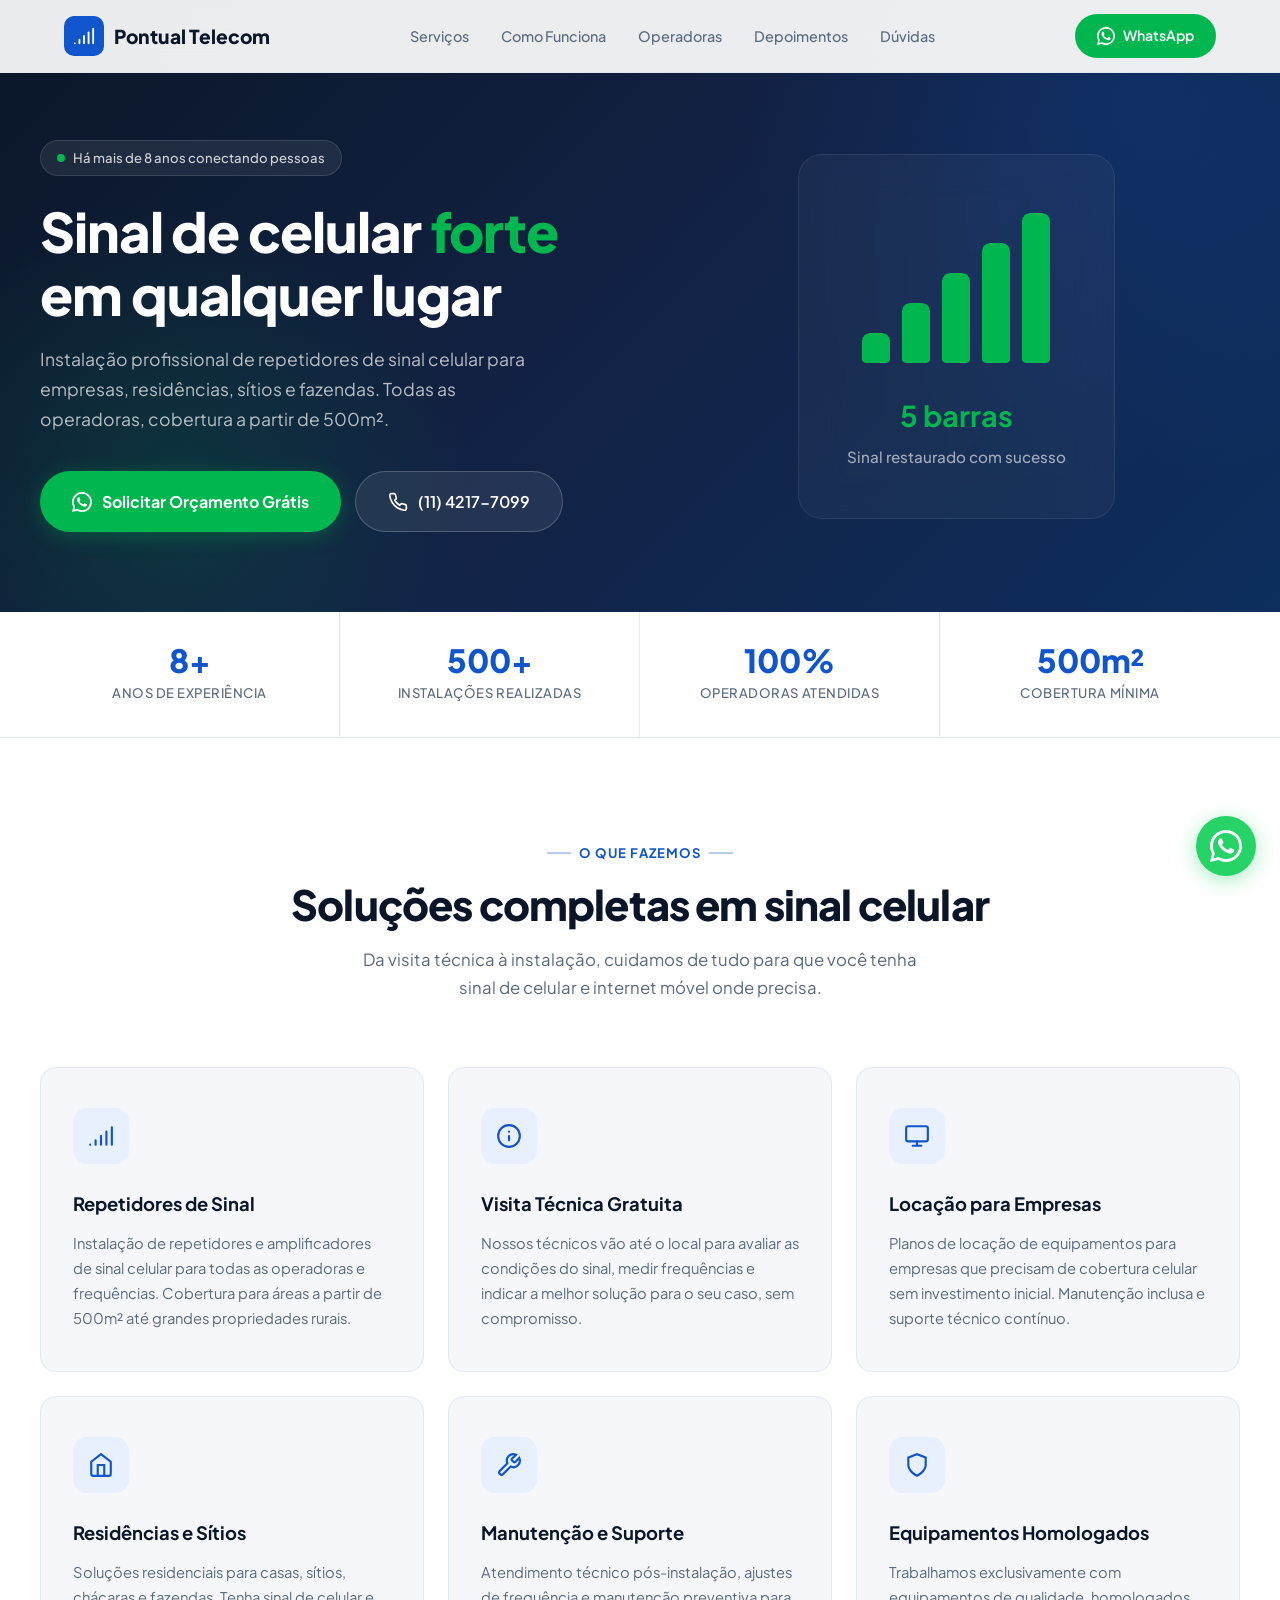
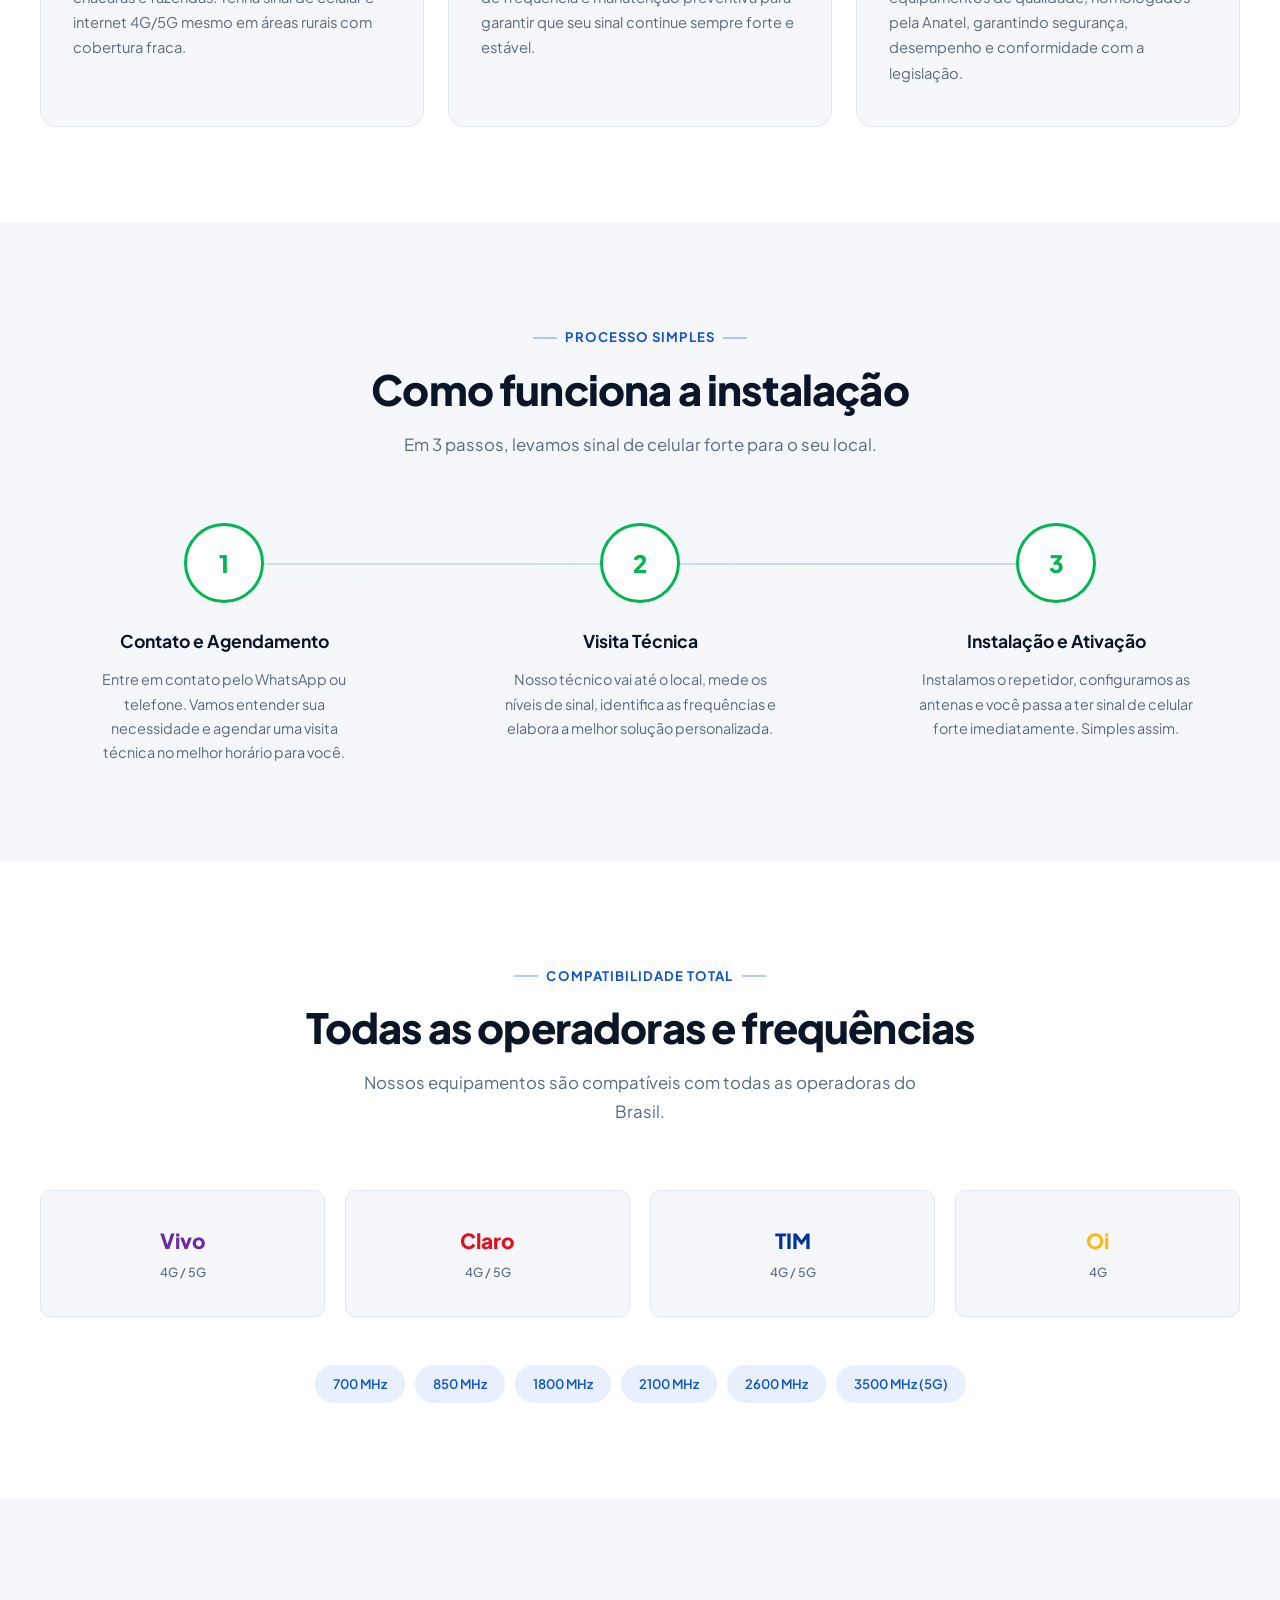
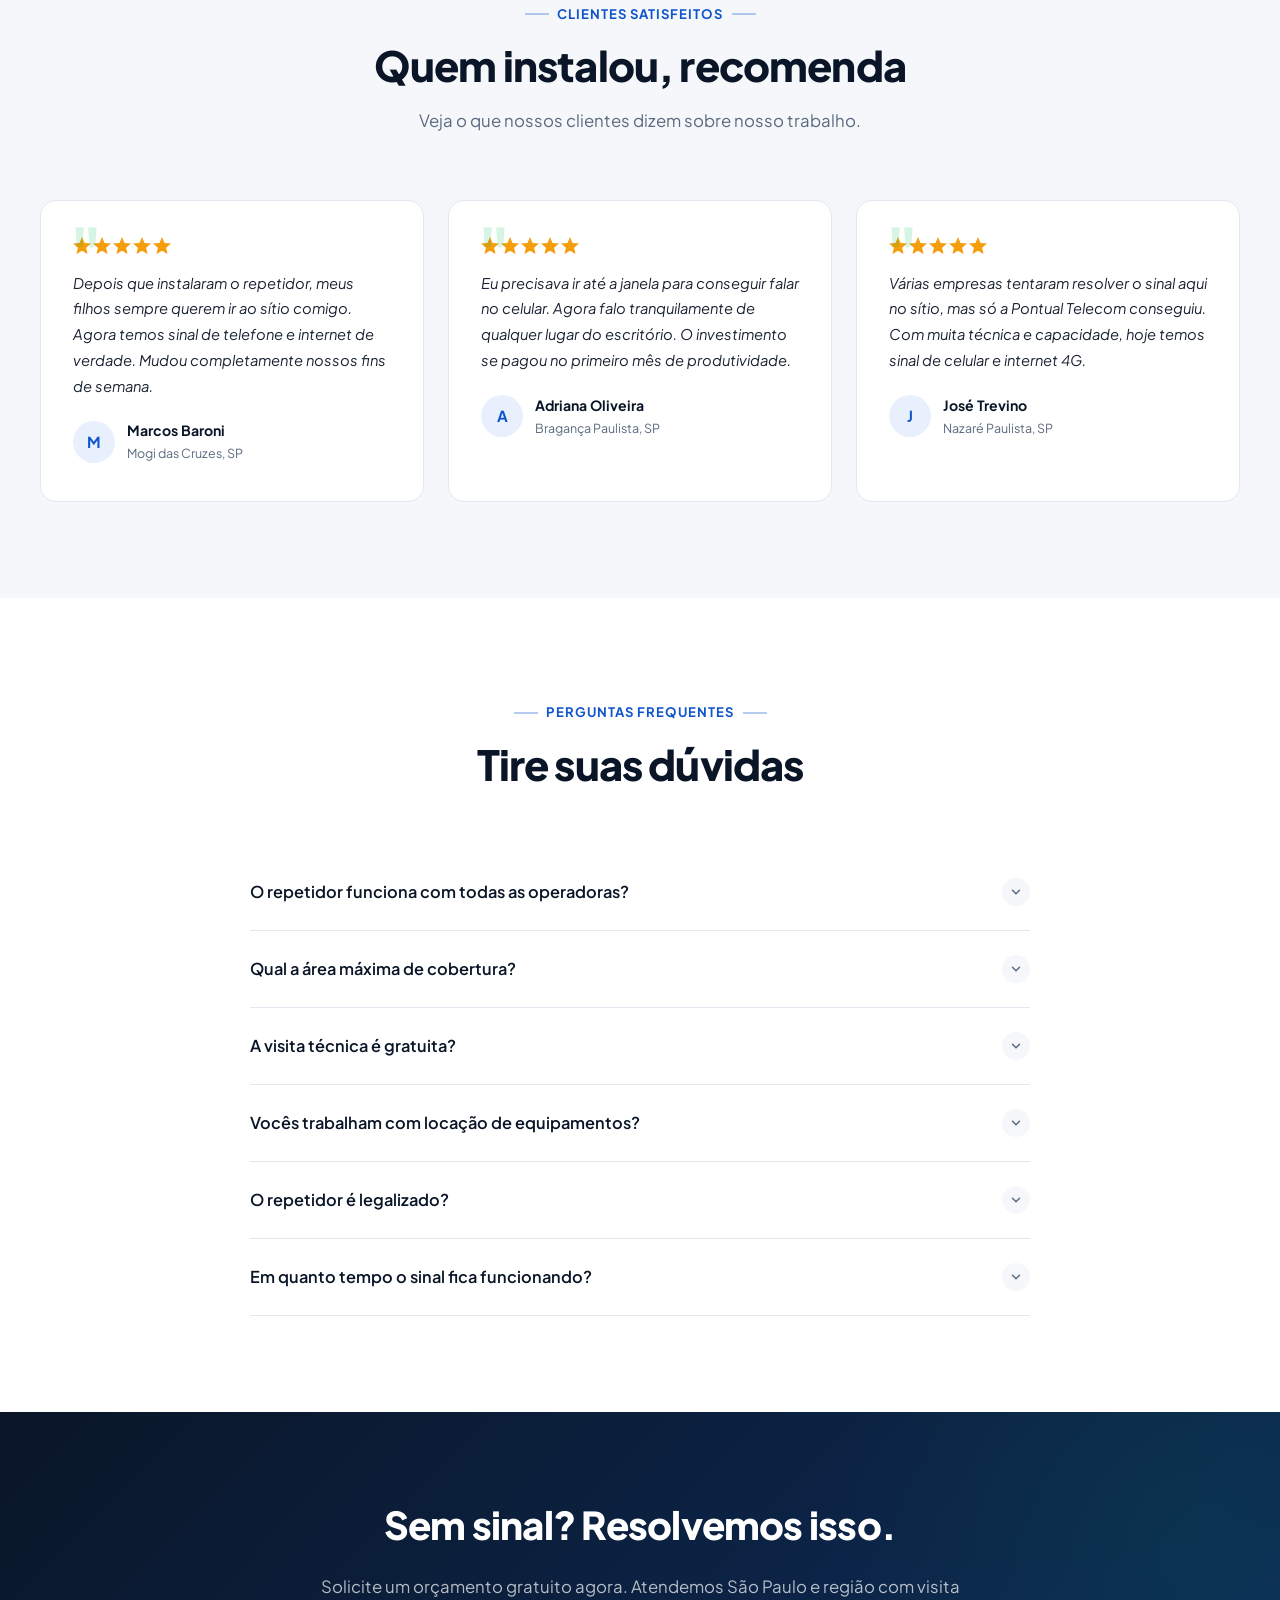
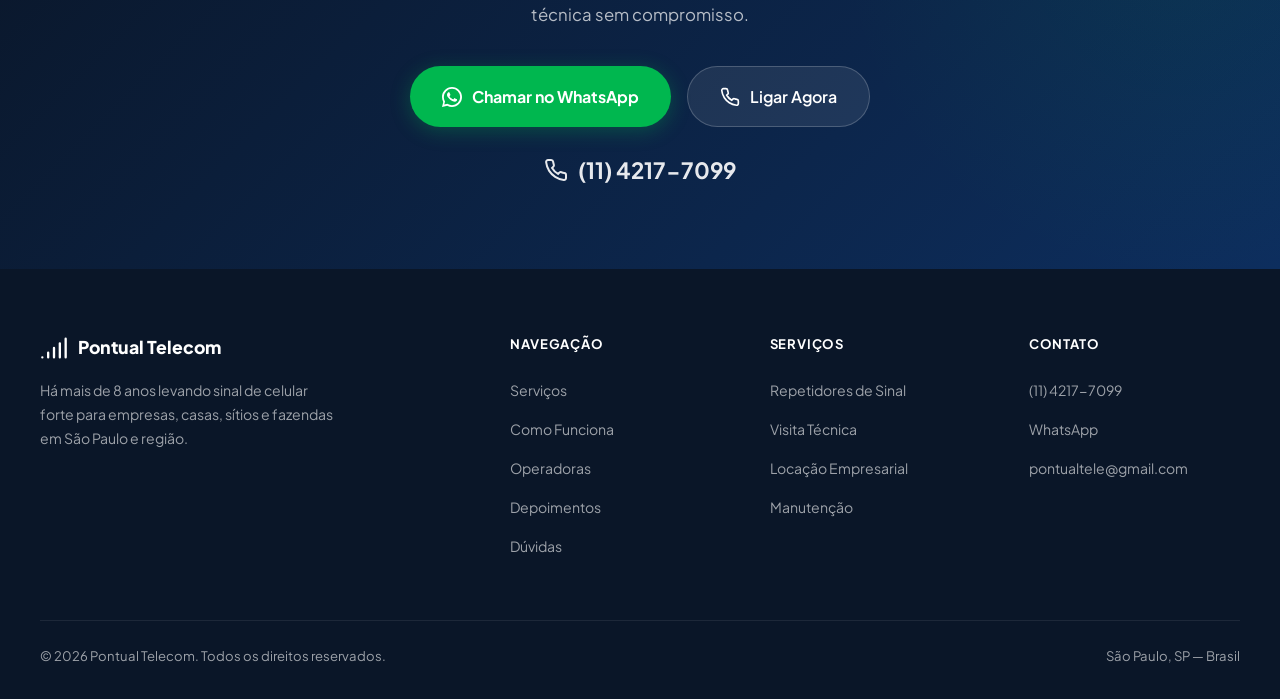
==== index.html @ 52fd7d04 "Adiciona site inicial (index.html e pontualtele-site-moderno-seo) Co-Authored-By: Claude Sonnet 5 <n" ====
<!DOCTYPE html>
<html lang="pt-BR">
<head>
    <meta charset="UTF-8">
    <meta name="viewport" content="width=device-width, initial-scale=1.0">

    <!-- SEO Primary -->
    <title>Pontual Telecom | Repetidor de Sinal Celular em São Paulo – Instalação Profissional</title>
    <meta name="description" content="Repetidor de sinal celular para empresas, casas e sítios em São Paulo e região. Mais de 8 anos de experiência. Visita técnica gratuita. Todas as operadoras. Ligue (11) 4217-7099.">
    <meta name="keywords" content="repetidor de sinal celular, amplificador de sinal, sinal celular fraco, repetidor celular São Paulo, antena celular, sinal 4G, sinal 5G, cobertura celular, internet móvel, booster celular">
    <meta name="robots" content="index, follow">
    <meta name="author" content="Pontual Telecom">
    <link rel="canonical" href="https://www.pontualtele.com/">

    <!-- Open Graph -->
    <meta property="og:type" content="website">
    <meta property="og:locale" content="pt_BR">
    <meta property="og:title" content="Pontual Telecom | Repetidor de Sinal Celular em São Paulo">
    <meta property="og:description" content="Soluções profissionais em repetidores de sinal celular. Atendemos todas as operadoras. Mais de 8 anos no mercado. Solicite um orçamento!">
    <meta property="og:url" content="https://www.pontualtele.com/">
    <meta property="og:site_name" content="Pontual Telecom">
    <meta property="og:image" content="https://www.pontualtele.com/og-image.jpg">
    <meta property="og:image:width" content="1200">
    <meta property="og:image:height" content="630">

    <!-- Twitter -->
    <meta name="twitter:card" content="summary_large_image">
    <meta name="twitter:title" content="Pontual Telecom | Repetidor de Sinal Celular em São Paulo">
    <meta name="twitter:description" content="Soluções profissionais em repetidores de sinal celular para empresas, casas e sítios.">

    <!-- Structured Data - LocalBusiness -->
    <script type="application/ld+json">
    {
        "@context": "https://schema.org",
        "@type": "LocalBusiness",
        "name": "Pontual Telecom",
        "alternateName": "Pontual Sinal Celular",
        "description": "Empresa especializada em soluções de repetidores de sinal celular para empresas, residências e áreas rurais em São Paulo e região.",
        "url": "https://www.pontualtele.com",
        "telephone": "+55-11-4217-7099",
        "email": "pontualtele@gmail.com",
        "address": {
            "@type": "PostalAddress",
            "addressRegion": "SP",
            "addressCountry": "BR"
        },
        "geo": {
            "@type": "GeoCoordinates",
            "latitude": -23.5505,
            "longitude": -46.6333
        },
        "areaServed": {
            "@type": "State",
            "name": "São Paulo"
        },
        "foundingDate": "2016",
        "priceRange": "$$",
        "openingHoursSpecification": {
            "@type": "OpeningHoursSpecification",
            "dayOfWeek": ["Monday","Tuesday","Wednesday","Thursday","Friday"],
            "opens": "08:00",
            "closes": "18:00"
        },
        "sameAs": [],
        "aggregateRating": {
            "@type": "AggregateRating",
            "ratingValue": "4.9",
            "reviewCount": "87"
        }
    }
    </script>

    <!-- Structured Data - Service -->
    <script type="application/ld+json">
    {
        "@context": "https://schema.org",
        "@type": "Service",
        "name": "Instalação de Repetidor de Sinal Celular",
        "provider": {
            "@type": "LocalBusiness",
            "name": "Pontual Telecom"
        },
        "serviceType": "Telecomunicações",
        "areaServed": {
            "@type": "State",
            "name": "São Paulo"
        },
        "description": "Instalação profissional de repetidores e amplificadores de sinal celular para todas as operadoras. Cobertura de áreas a partir de 500m²."
    }
    </script>

    <!-- Structured Data - FAQ -->
    <script type="application/ld+json">
    {
        "@context": "https://schema.org",
        "@type": "FAQPage",
        "mainEntity": [
            {
                "@type": "Question",
                "name": "O repetidor de sinal funciona com todas as operadoras?",
                "acceptedAnswer": {
                    "@type": "Answer",
                    "text": "Sim. Trabalhamos com soluções compatíveis com todas as operadoras do Brasil — Vivo, Claro, TIM, Oi e outras — em diversas frequências (700MHz, 850MHz, 1800MHz, 2100MHz, 2600MHz)."
                }
            },
            {
                "@type": "Question",
                "name": "Qual a área máxima de cobertura de um repetidor?",
                "acceptedAnswer": {
                    "@type": "Answer",
                    "text": "Depende do modelo e da configuração. Atendemos áreas a partir de 500m² e podemos cobrir galpões industriais, sítios e fazendas inteiras com soluções escaláveis."
                }
            },
            {
                "@type": "Question",
                "name": "A visita técnica é gratuita?",
                "acceptedAnswer": {
                    "@type": "Answer",
                    "text": "Sim. Realizamos visita técnica sem compromisso para avaliar as condições do local e indicar a melhor solução para o seu caso."
                }
            },
            {
                "@type": "Question",
                "name": "Vocês trabalham com locação de equipamentos?",
                "acceptedAnswer": {
                    "@type": "Answer",
                    "text": "Sim. Oferecemos planos de locação de equipamentos para empresas, ideal para quem busca uma solução sem investimento inicial elevado."
                }
            }
        ]
    }
    </script>

    <!-- Fonts -->
    <link rel="preconnect" href="https://fonts.googleapis.com">
    <link rel="preconnect" href="https://fonts.gstatic.com" crossorigin>
    <link href="https://fonts.googleapis.com/css2?family=Plus+Jakarta+Sans:wght@400;500;600;700;800&display=swap" rel="stylesheet">

    <style>
        *, *::before, *::after { margin: 0; padding: 0; box-sizing: border-box; }

        :root {
            --navy: #0A1628;
            --blue: #1055CC;
            --blue-light: #E8F0FE;
            --green: #00B74F;
            --green-dark: #009940;
            --green-glow: rgba(0, 183, 79, 0.15);
            --surface: #FFFFFF;
            --bg: #F5F7FA;
            --text: #1A2332;
            --muted: #5A6A7E;
            --border: #E2E8F0;
            --radius: 16px;
            --radius-sm: 10px;
            --shadow: 0 1px 3px rgba(10,22,40,0.06), 0 8px 28px rgba(10,22,40,0.08);
            --shadow-lg: 0 4px 12px rgba(10,22,40,0.08), 0 20px 60px rgba(10,22,40,0.12);
        }

        html { scroll-behavior: smooth; }

        body {
            font-family: 'Plus Jakarta Sans', -apple-system, BlinkMacSystemFont, sans-serif;
            color: var(--text);
            background: var(--bg);
            line-height: 1.7;
            -webkit-font-smoothing: antialiased;
        }

        /* ─── NAV ─── */
        .nav {
            position: fixed; top: 0; left: 0; right: 0; z-index: 100;
            background: rgba(255,255,255,0.92);
            backdrop-filter: blur(20px);
            border-bottom: 1px solid var(--border);
            transition: box-shadow 0.3s;
        }
        .nav.scrolled { box-shadow: 0 2px 20px rgba(10,22,40,0.08); }
        .nav-inner {
            max-width: 1200px; margin: 0 auto;
            padding: 0 24px;
            display: flex; align-items: center; justify-content: space-between;
            height: 72px;
        }
        .nav-logo {
            display: flex; align-items: center; gap: 10px;
            text-decoration: none; color: var(--navy);
            font-weight: 800; font-size: 1.2rem;
        }
        .nav-logo .logo-icon {
            width: 40px; height: 40px;
            background: var(--blue);
            border-radius: 10px;
            display: flex; align-items: center; justify-content: center;
        }
        .nav-logo .logo-icon svg { width: 22px; height: 22px; }
        .nav-links { display: flex; gap: 32px; list-style: none; }
        .nav-links a {
            text-decoration: none; color: var(--muted);
            font-size: 0.9rem; font-weight: 500;
            transition: color 0.2s;
        }
        .nav-links a:hover { color: var(--blue); }
        .nav-cta {
            display: inline-flex; align-items: center; gap: 8px;
            background: var(--green); color: #fff;
            padding: 10px 22px; border-radius: 50px;
            text-decoration: none; font-weight: 600; font-size: 0.88rem;
            transition: background 0.2s, transform 0.2s;
            border: none; cursor: pointer;
        }
        .nav-cta:hover { background: var(--green-dark); transform: translateY(-1px); }
        .nav-cta svg { width: 18px; height: 18px; }

        .hamburger {
            display: none; background: none; border: none; cursor: pointer; padding: 8px;
        }
        .hamburger span {
            display: block; width: 24px; height: 2px; background: var(--navy);
            margin: 6px 0; transition: all 0.3s; border-radius: 2px;
        }

        /* ─── HERO ─── */
        .hero {
            padding: 140px 24px 80px;
            background: linear-gradient(135deg, var(--navy) 0%, #122244 50%, #0d2e5e 100%);
            color: #fff;
            position: relative;
            overflow: hidden;
        }
        .hero::before {
            content: '';
            position: absolute; top: -50%; right: -20%;
            width: 800px; height: 800px;
            background: radial-gradient(circle, rgba(16,85,204,0.2) 0%, transparent 70%);
            border-radius: 50%;
        }
        .hero::after {
            content: '';
            position: absolute; bottom: -30%; left: -10%;
            width: 600px; height: 600px;
            background: radial-gradient(circle, var(--green-glow) 0%, transparent 70%);
            border-radius: 50%;
        }
        .hero-inner {
            max-width: 1200px; margin: 0 auto;
            display: grid; grid-template-columns: 1fr 1fr;
            gap: 64px; align-items: center;
            position: relative; z-index: 1;
        }
        .hero-badge {
            display: inline-flex; align-items: center; gap: 8px;
            background: rgba(255,255,255,0.08);
            border: 1px solid rgba(255,255,255,0.12);
            padding: 6px 16px; border-radius: 50px;
            font-size: 0.82rem; font-weight: 500;
            color: rgba(255,255,255,0.8);
            margin-bottom: 24px;
            backdrop-filter: blur(10px);
        }
        .hero-badge .dot {
            width: 8px; height: 8px; border-radius: 50%;
            background: var(--green);
            animation: pulse-dot 2s ease infinite;
        }
        @keyframes pulse-dot {
            0%, 100% { box-shadow: 0 0 0 0 rgba(0,183,79,0.4); }
            50% { box-shadow: 0 0 0 6px rgba(0,183,79,0); }
        }
        .hero h1 {
            font-size: clamp(2.2rem, 5vw, 3.4rem);
            font-weight: 800; line-height: 1.15;
            margin-bottom: 20px;
            letter-spacing: -0.02em;
        }
        .hero h1 .highlight {
            color: var(--green);
        }
        .hero-sub {
            font-size: 1.1rem; color: rgba(255,255,255,0.7);
            line-height: 1.7; margin-bottom: 36px;
            max-width: 500px;
        }
        .hero-actions { display: flex; gap: 14px; flex-wrap: wrap; }
        .btn-primary {
            display: inline-flex; align-items: center; gap: 10px;
            background: var(--green); color: #fff;
            padding: 16px 32px; border-radius: 50px;
            text-decoration: none; font-weight: 700; font-size: 1rem;
            transition: all 0.25s;
            box-shadow: 0 4px 20px rgba(0,183,79,0.3);
            border: none; cursor: pointer;
        }
        .btn-primary:hover {
            background: var(--green-dark);
            transform: translateY(-2px);
            box-shadow: 0 6px 28px rgba(0,183,79,0.4);
        }
        .btn-secondary {
            display: inline-flex; align-items: center; gap: 10px;
            background: rgba(255,255,255,0.08);
            border: 1px solid rgba(255,255,255,0.2);
            color: #fff;
            padding: 16px 32px; border-radius: 50px;
            text-decoration: none; font-weight: 600; font-size: 1rem;
            transition: all 0.25s;
            cursor: pointer;
        }
        .btn-secondary:hover {
            background: rgba(255,255,255,0.14);
            transform: translateY(-2px);
        }

        /* Signal Bars Visual */
        .hero-visual {
            display: flex; align-items: center; justify-content: center;
        }
        .signal-card {
            background: rgba(255,255,255,0.04);
            border: 1px solid rgba(255,255,255,0.08);
            border-radius: 24px;
            padding: 48px;
            backdrop-filter: blur(20px);
            position: relative;
        }
        .signal-bars {
            display: flex; align-items: flex-end; gap: 12px;
            height: 160px; justify-content: center;
            margin-bottom: 28px;
        }
        .signal-bar {
            width: 28px;
            border-radius: 8px 8px 4px 4px;
            position: relative;
            overflow: hidden;
        }
        .signal-bar .fill {
            position: absolute; bottom: 0; left: 0; right: 0;
            border-radius: inherit;
            animation: fill-bar 2s ease forwards;
        }
        .signal-bar:nth-child(1) { height: 30px; }
        .signal-bar:nth-child(1) .fill { background: var(--green); animation-delay: 0.2s; }
        .signal-bar:nth-child(2) { height: 60px; }
        .signal-bar:nth-child(2) .fill { background: var(--green); animation-delay: 0.4s; }
        .signal-bar:nth-child(3) { height: 90px; }
        .signal-bar:nth-child(3) .fill { background: var(--green); animation-delay: 0.6s; }
        .signal-bar:nth-child(4) { height: 120px; }
        .signal-bar:nth-child(4) .fill { background: var(--green); animation-delay: 0.8s; }
        .signal-bar:nth-child(5) { height: 150px; }
        .signal-bar:nth-child(5) .fill { background: var(--green); animation-delay: 1s; }

        @keyframes fill-bar {
            0% { height: 0; opacity: 0; }
            100% { height: 100%; opacity: 1; }
        }
        .signal-label {
            text-align: center; font-size: 0.95rem;
            color: rgba(255,255,255,0.6); font-weight: 500;
        }
        .signal-label strong { color: var(--green); font-size: 1.8rem; display: block; margin-bottom: 4px; }

        /* ─── STATS BAR ─── */
        .stats-bar {
            background: var(--surface);
            border-bottom: 1px solid var(--border);
            padding: 0 24px;
        }
        .stats-inner {
            max-width: 1200px; margin: 0 auto;
            display: grid; grid-template-columns: repeat(4, 1fr);
            gap: 0;
        }
        .stat-item {
            padding: 32px 24px;
            text-align: center;
            border-right: 1px solid var(--border);
        }
        .stat-item:last-child { border-right: none; }
        .stat-number {
            font-size: 2rem; font-weight: 800;
            color: var(--blue); line-height: 1;
            margin-bottom: 6px;
        }
        .stat-label {
            font-size: 0.82rem; color: var(--muted);
            font-weight: 500; text-transform: uppercase;
            letter-spacing: 0.04em;
        }

        /* ─── SECTIONS ─── */
        section { padding: 96px 24px; }
        .section-inner { max-width: 1200px; margin: 0 auto; }
        .section-header { text-align: center; margin-bottom: 64px; }
        .section-header .eyebrow {
            display: inline-flex; align-items: center; gap: 8px;
            font-size: 0.82rem; font-weight: 700;
            color: var(--blue); text-transform: uppercase;
            letter-spacing: 0.08em; margin-bottom: 16px;
        }
        .section-header .eyebrow::before,
        .section-header .eyebrow::after {
            content: ''; width: 24px; height: 2px;
            background: var(--blue); opacity: 0.3;
        }
        .section-header h2 {
            font-size: clamp(1.8rem, 3.5vw, 2.6rem);
            font-weight: 800; line-height: 1.2;
            color: var(--navy); letter-spacing: -0.02em;
        }
        .section-header p {
            margin-top: 16px; font-size: 1.05rem;
            color: var(--muted); max-width: 560px;
            margin-left: auto; margin-right: auto;
        }

        /* ─── SERVICES ─── */
        #servicos { background: var(--surface); }
        .services-grid {
            display: grid; grid-template-columns: repeat(3, 1fr);
            gap: 24px;
        }
        .service-card {
            background: var(--bg);
            border: 1px solid var(--border);
            border-radius: var(--radius);
            padding: 40px 32px;
            transition: all 0.3s;
            position: relative;
            overflow: hidden;
        }
        .service-card::before {
            content: '';
            position: absolute; top: 0; left: 0; right: 0;
            height: 3px; background: var(--blue);
            transform: scaleX(0); transform-origin: left;
            transition: transform 0.4s;
        }
        .service-card:hover {
            border-color: var(--blue);
            box-shadow: var(--shadow);
            transform: translateY(-4px);
        }
        .service-card:hover::before { transform: scaleX(1); }
        .service-icon {
            width: 56px; height: 56px;
            background: var(--blue-light);
            border-radius: 14px;
            display: flex; align-items: center; justify-content: center;
            margin-bottom: 24px;
        }
        .service-icon svg { width: 26px; height: 26px; color: var(--blue); }
        .service-card h3 {
            font-size: 1.15rem; font-weight: 700;
            margin-bottom: 12px; color: var(--navy);
        }
        .service-card p {
            font-size: 0.92rem; color: var(--muted);
            line-height: 1.7;
        }

        /* ─── HOW IT WORKS ─── */
        #como-funciona { background: var(--bg); }
        .steps-grid {
            display: grid; grid-template-columns: repeat(3, 1fr);
            gap: 48px; position: relative;
        }
        .steps-grid::before {
            content: '';
            position: absolute; top: 40px; left: 16.66%;
            width: 66.66%; height: 2px;
            background: linear-gradient(90deg, var(--green), var(--blue));
            opacity: 0.2;
        }
        .step-item { text-align: center; position: relative; }
        .step-number {
            width: 80px; height: 80px;
            border-radius: 50%;
            background: var(--surface);
            border: 3px solid var(--green);
            display: flex; align-items: center; justify-content: center;
            margin: 0 auto 24px;
            font-size: 1.5rem; font-weight: 800;
            color: var(--green);
            position: relative; z-index: 1;
        }
        .step-item h3 {
            font-size: 1.1rem; font-weight: 700;
            margin-bottom: 10px; color: var(--navy);
        }
        .step-item p {
            font-size: 0.9rem; color: var(--muted);
            max-width: 280px; margin: 0 auto;
        }

        /* ─── OPERATORS ─── */
        #operadoras { background: var(--surface); }
        .operators-grid {
            display: grid; grid-template-columns: repeat(4, 1fr);
            gap: 20px; margin-bottom: 48px;
        }
        .operator-card {
            background: var(--bg);
            border: 1px solid var(--border);
            border-radius: var(--radius-sm);
            padding: 32px 24px;
            text-align: center;
            transition: all 0.3s;
        }
        .operator-card:hover {
            box-shadow: var(--shadow);
            transform: translateY(-2px);
        }
        .operator-card .op-name {
            font-size: 1.3rem; font-weight: 800;
            margin-bottom: 4px;
        }
        .operator-card .op-freq {
            font-size: 0.78rem; color: var(--muted);
            font-weight: 500;
        }
        .op-vivo .op-name { color: #6C2A9C; }
        .op-claro .op-name { color: #E01020; }
        .op-tim .op-name { color: #003399; }
        .op-oi .op-name { color: #FDBA12; }

        .freq-chips {
            display: flex; flex-wrap: wrap; justify-content: center; gap: 10px;
        }
        .freq-chip {
            background: var(--blue-light);
            color: var(--blue);
            padding: 8px 18px; border-radius: 50px;
            font-size: 0.82rem; font-weight: 600;
        }

        /* ─── TESTIMONIALS ─── */
        #depoimentos { background: var(--bg); }
        .testimonials-grid {
            display: grid; grid-template-columns: repeat(3, 1fr);
            gap: 24px;
        }
        .testimonial-card {
            background: var(--surface);
            border: 1px solid var(--border);
            border-radius: var(--radius);
            padding: 36px 32px;
            position: relative;
        }
        .testimonial-card::before {
            content: '"';
            position: absolute; top: 16px; left: 28px;
            font-size: 4rem; font-weight: 800;
            color: var(--green); opacity: 0.15;
            line-height: 1;
        }
        .testimonial-stars {
            display: flex; gap: 2px; margin-bottom: 16px;
        }
        .testimonial-stars svg {
            width: 18px; height: 18px; fill: #F59E0B;
        }
        .testimonial-card blockquote {
            font-size: 0.92rem; color: var(--text);
            line-height: 1.75; margin-bottom: 20px;
            font-style: italic;
        }
        .testimonial-author {
            display: flex; align-items: center; gap: 12px;
        }
        .author-avatar {
            width: 42px; height: 42px; border-radius: 50%;
            background: var(--blue-light); color: var(--blue);
            display: flex; align-items: center; justify-content: center;
            font-weight: 700; font-size: 0.95rem;
        }
        .author-info .author-name {
            font-size: 0.88rem; font-weight: 700; color: var(--navy);
        }
        .author-info .author-location {
            font-size: 0.78rem; color: var(--muted);
        }

        /* ─── FAQ ─── */
        #faq { background: var(--surface); }
        .faq-list { max-width: 780px; margin: 0 auto; }
        .faq-item {
            border-bottom: 1px solid var(--border);
        }
        .faq-question {
            width: 100%; padding: 24px 0;
            background: none; border: none;
            display: flex; align-items: center; justify-content: space-between;
            cursor: pointer; text-align: left;
            font-family: inherit;
            font-size: 1.02rem; font-weight: 600;
            color: var(--navy);
            transition: color 0.2s;
        }
        .faq-question:hover { color: var(--blue); }
        .faq-question .faq-icon {
            width: 28px; height: 28px; flex-shrink: 0;
            border-radius: 50%;
            background: var(--bg);
            display: flex; align-items: center; justify-content: center;
            transition: all 0.3s;
        }
        .faq-question .faq-icon svg {
            width: 14px; height: 14px; color: var(--muted);
            transition: transform 0.3s;
        }
        .faq-item.open .faq-icon { background: var(--blue-light); }
        .faq-item.open .faq-icon svg { transform: rotate(180deg); color: var(--blue); }
        .faq-answer {
            max-height: 0; overflow: hidden;
            transition: max-height 0.4s ease, padding 0.3s;
        }
        .faq-item.open .faq-answer { max-height: 300px; }
        .faq-answer p {
            padding-bottom: 24px;
            font-size: 0.92rem; color: var(--muted);
            line-height: 1.8;
        }

        /* ─── CTA ─── */
        .cta-section {
            background: linear-gradient(135deg, var(--navy) 0%, #0d2e5e 100%);
            padding: 80px 24px;
            color: #fff; text-align: center;
            position: relative;
            overflow: hidden;
        }
        .cta-section::before {
            content: '';
            position: absolute; top: -50%; right: -20%;
            width: 700px; height: 700px;
            background: radial-gradient(circle, rgba(0,183,79,0.08) 0%, transparent 70%);
            border-radius: 50%;
        }
        .cta-inner { max-width: 640px; margin: 0 auto; position: relative; z-index: 1; }
        .cta-section h2 {
            font-size: clamp(1.8rem, 3.5vw, 2.4rem);
            font-weight: 800; margin-bottom: 16px;
            letter-spacing: -0.02em;
        }
        .cta-section p {
            color: rgba(255,255,255,0.7);
            font-size: 1.05rem; margin-bottom: 36px;
        }
        .cta-buttons { display: flex; gap: 16px; justify-content: center; flex-wrap: wrap; }
        .cta-phone {
            display: inline-flex; align-items: center; gap: 10px;
            color: rgba(255,255,255,0.9);
            font-size: 1.4rem; font-weight: 700;
            text-decoration: none;
            margin-top: 24px;
        }
        .cta-phone:hover { color: #fff; }

        /* ─── FOOTER ─── */
        footer {
            background: var(--navy); color: rgba(255,255,255,0.6);
            padding: 64px 24px 32px;
        }
        .footer-inner {
            max-width: 1200px; margin: 0 auto;
            display: grid; grid-template-columns: 2fr 1fr 1fr 1fr;
            gap: 48px;
        }
        .footer-brand .footer-logo {
            display: flex; align-items: center; gap: 10px;
            color: #fff; font-weight: 800; font-size: 1.1rem;
            margin-bottom: 16px;
        }
        .footer-brand p {
            font-size: 0.88rem; line-height: 1.7;
            max-width: 300px;
        }
        .footer-col h4 {
            color: #fff; font-size: 0.82rem;
            font-weight: 700; text-transform: uppercase;
            letter-spacing: 0.06em; margin-bottom: 20px;
        }
        .footer-col ul { list-style: none; }
        .footer-col li { margin-bottom: 12px; }
        .footer-col a {
            color: rgba(255,255,255,0.6); text-decoration: none;
            font-size: 0.88rem; transition: color 0.2s;
        }
        .footer-col a:hover { color: var(--green); }
        .footer-bottom {
            max-width: 1200px; margin: 48px auto 0;
            padding-top: 24px;
            border-top: 1px solid rgba(255,255,255,0.08);
            display: flex; justify-content: space-between; align-items: center;
            font-size: 0.82rem;
        }

        /* ─── WHATSAPP FLOAT ─── */
        .whatsapp-float {
            position: fixed; bottom: 24px; right: 24px; z-index: 999;
            width: 60px; height: 60px;
            background: #25D366; border-radius: 50%;
            display: flex; align-items: center; justify-content: center;
            box-shadow: 0 4px 20px rgba(37,211,102,0.4);
            transition: all 0.3s;
            text-decoration: none;
        }
        .whatsapp-float:hover {
            transform: scale(1.1);
            box-shadow: 0 6px 28px rgba(37,211,102,0.5);
        }
        .whatsapp-float svg { width: 32px; height: 32px; fill: #fff; }

        /* ─── MOBILE ─── */
        @media (max-width: 900px) {
            .nav-links { display: none; }
            .hamburger { display: block; }
            .nav-links.open {
                display: flex; flex-direction: column;
                position: absolute; top: 72px; left: 0; right: 0;
                background: var(--surface);
                padding: 24px; gap: 20px;
                border-bottom: 1px solid var(--border);
                box-shadow: var(--shadow);
            }
            .hero-inner { grid-template-columns: 1fr; text-align: center; }
            .hero-sub { margin-left: auto; margin-right: auto; }
            .hero-actions { justify-content: center; }
            .hero-visual { display: none; }
            .stats-inner { grid-template-columns: repeat(2, 1fr); }
            .stat-item:nth-child(2) { border-right: none; }
            .services-grid { grid-template-columns: 1fr; }
            .steps-grid { grid-template-columns: 1fr; gap: 32px; }
            .steps-grid::before { display: none; }
            .operators-grid { grid-template-columns: repeat(2, 1fr); }
            .testimonials-grid { grid-template-columns: 1fr; }
            .footer-inner { grid-template-columns: 1fr 1fr; }
        }
        @media (max-width: 480px) {
            .stats-inner { grid-template-columns: 1fr; }
            .stat-item { border-right: none; border-bottom: 1px solid var(--border); }
            .stat-item:last-child { border-bottom: none; }
            .operators-grid { grid-template-columns: 1fr; }
            .footer-inner { grid-template-columns: 1fr; }
            .cta-buttons { flex-direction: column; align-items: center; }
            .hero-actions { flex-direction: column; align-items: center; }
        }

        /* ─── ANIMATION ─── */
        @media (prefers-reduced-motion: no-preference) {
            .fade-up {
                opacity: 0; transform: translateY(30px);
                transition: opacity 0.7s ease, transform 0.7s ease;
            }
            .fade-up.visible { opacity: 1; transform: translateY(0); }
        }
    </style>
</head>
<body>

    <!-- NAV -->
    <nav class="nav" role="navigation" aria-label="Navegação principal">
        <div class="nav-inner">
            <a href="#" class="nav-logo" aria-label="Pontual Telecom - Início">
                <div class="logo-icon">
                    <svg viewBox="0 0 24 24" fill="none" stroke="#fff" stroke-width="2" stroke-linecap="round"><path d="M2 20h.01"/><path d="M7 20v-4"/><path d="M12 20v-8"/><path d="M17 20V8"/><path d="M22 20V4"/></svg>
                </div>
                Pontual Telecom
            </a>
            <ul class="nav-links" id="navLinks">
                <li><a href="#servicos">Serviços</a></li>
                <li><a href="#como-funciona">Como Funciona</a></li>
                <li><a href="#operadoras">Operadoras</a></li>
                <li><a href="#depoimentos">Depoimentos</a></li>
                <li><a href="#faq">Dúvidas</a></li>
            </ul>
            <a href="https://wa.me/551142177099?text=Olá!%20Gostaria%20de%20um%20orçamento%20para%20repetidor%20de%20sinal." class="nav-cta" target="_blank" rel="noopener">
                <svg viewBox="0 0 24 24" fill="currentColor"><path d="M17.472 14.382c-.297-.149-1.758-.867-2.03-.967-.273-.099-.471-.148-.67.15-.197.297-.767.966-.94 1.164-.173.199-.347.223-.644.075-.297-.15-1.255-.463-2.39-1.475-.883-.788-1.48-1.761-1.653-2.059-.173-.297-.018-.458.13-.606.134-.133.298-.347.446-.52.149-.174.198-.298.298-.497.099-.198.05-.371-.025-.52-.075-.149-.669-1.612-.916-2.207-.242-.579-.487-.5-.669-.51-.173-.008-.371-.01-.57-.01-.198 0-.52.074-.792.372-.272.297-1.04 1.016-1.04 2.479 0 1.462 1.065 2.875 1.213 3.074.149.198 2.096 3.2 5.077 4.487.709.306 1.262.489 1.694.625.712.227 1.36.195 1.871.118.571-.085 1.758-.719 2.006-1.413.248-.694.248-1.289.173-1.413-.074-.124-.272-.198-.57-.347z"/><path d="M12 0C5.373 0 0 5.373 0 12c0 2.126.553 4.121 1.52 5.86L0 24l6.326-1.48A11.94 11.94 0 0012 24c6.627 0 12-5.373 12-12S18.627 0 12 0zm0 21.82c-1.88 0-3.63-.5-5.14-1.38l-.37-.22-3.76.88.9-3.65-.24-.38A9.78 9.78 0 012.18 12 9.82 9.82 0 0112 2.18 9.82 9.82 0 0121.82 12 9.82 9.82 0 0112 21.82z"/></svg>
                WhatsApp
            </a>
            <button class="hamburger" id="hamburger" aria-label="Abrir menu" aria-expanded="false">
                <span></span><span></span><span></span>
            </button>
        </div>
    </nav>

    <!-- HERO -->
    <header class="hero" id="inicio">
        <div class="hero-inner">
            <div>
                <div class="hero-badge">
                    <span class="dot"></span>
                    Há mais de 8 anos conectando pessoas
                </div>
                <h1>Sinal de celular <span class="highlight">forte</span> em qualquer lugar</h1>
                <p class="hero-sub">
                    Instalação profissional de repetidores de sinal celular para empresas, residências, sítios e fazendas. Todas as operadoras, cobertura a partir de 500m².
                </p>
                <div class="hero-actions">
                    <a href="https://wa.me/551142177099?text=Olá!%20Gostaria%20de%20solicitar%20um%20orçamento%20para%20repetidor%20de%20sinal%20celular." class="btn-primary" target="_blank" rel="noopener">
                        <svg width="20" height="20" viewBox="0 0 24 24" fill="currentColor"><path d="M17.472 14.382c-.297-.149-1.758-.867-2.03-.967-.273-.099-.471-.148-.67.15-.197.297-.767.966-.94 1.164-.173.199-.347.223-.644.075-.297-.15-1.255-.463-2.39-1.475-.883-.788-1.48-1.761-1.653-2.059-.173-.297-.018-.458.13-.606.134-.133.298-.347.446-.52.149-.174.198-.298.298-.497.099-.198.05-.371-.025-.52-.075-.149-.669-1.612-.916-2.207-.242-.579-.487-.5-.669-.51-.173-.008-.371-.01-.57-.01-.198 0-.52.074-.792.372-.272.297-1.04 1.016-1.04 2.479 0 1.462 1.065 2.875 1.213 3.074.149.198 2.096 3.2 5.077 4.487.709.306 1.262.489 1.694.625.712.227 1.36.195 1.871.118.571-.085 1.758-.719 2.006-1.413.248-.694.248-1.289.173-1.413-.074-.124-.272-.198-.57-.347z"/><path d="M12 0C5.373 0 0 5.373 0 12c0 2.126.553 4.121 1.52 5.86L0 24l6.326-1.48A11.94 11.94 0 0012 24c6.627 0 12-5.373 12-12S18.627 0 12 0zm0 21.82c-1.88 0-3.63-.5-5.14-1.38l-.37-.22-3.76.88.9-3.65-.24-.38A9.78 9.78 0 012.18 12 9.82 9.82 0 0112 2.18 9.82 9.82 0 0121.82 12 9.82 9.82 0 0112 21.82z"/></svg>
                        Solicitar Orçamento Grátis
                    </a>
                    <a href="tel:+551142177099" class="btn-secondary">
                        <svg width="20" height="20" viewBox="0 0 24 24" fill="none" stroke="currentColor" stroke-width="2" stroke-linecap="round"><path d="M22 16.92v3a2 2 0 01-2.18 2 19.79 19.79 0 01-8.63-3.07 19.5 19.5 0 01-6-6 19.79 19.79 0 01-3.07-8.67A2 2 0 014.11 2h3a2 2 0 012 1.72c.127.96.361 1.903.7 2.81a2 2 0 01-.45 2.11L8.09 9.91a16 16 0 006 6l1.27-1.27a2 2 0 012.11-.45c.907.339 1.85.573 2.81.7A2 2 0 0122 16.92z"/></svg>
                        (11) 4217-7099
                    </a>
                </div>
            </div>
            <div class="hero-visual" aria-hidden="true">
                <div class="signal-card">
                    <div class="signal-bars">
                        <div class="signal-bar"><div class="fill"></div></div>
                        <div class="signal-bar"><div class="fill"></div></div>
                        <div class="signal-bar"><div class="fill"></div></div>
                        <div class="signal-bar"><div class="fill"></div></div>
                        <div class="signal-bar"><div class="fill"></div></div>
                    </div>
                    <div class="signal-label">
                        <strong>5 barras</strong>
                        Sinal restaurado com sucesso
                    </div>
                </div>
            </div>
        </div>
    </header>

    <!-- STATS -->
    <div class="stats-bar" aria-label="Números da empresa">
        <div class="stats-inner">
            <div class="stat-item fade-up">
                <div class="stat-number">8+</div>
                <div class="stat-label">Anos de experiência</div>
            </div>
            <div class="stat-item fade-up">
                <div class="stat-number">500+</div>
                <div class="stat-label">Instalações realizadas</div>
            </div>
            <div class="stat-item fade-up">
                <div class="stat-number">100%</div>
                <div class="stat-label">Operadoras atendidas</div>
            </div>
            <div class="stat-item fade-up">
                <div class="stat-number">500m²</div>
                <div class="stat-label">Cobertura mínima</div>
            </div>
        </div>
    </div>

    <!-- SERVIÇOS -->
    <section id="servicos">
        <div class="section-inner">
            <div class="section-header fade-up">
                <div class="eyebrow">O que fazemos</div>
                <h2>Soluções completas em sinal celular</h2>
                <p>Da visita técnica à instalação, cuidamos de tudo para que você tenha sinal de celular e internet móvel onde precisa.</p>
            </div>
            <div class="services-grid">
                <article class="service-card fade-up">
                    <div class="service-icon">
                        <svg viewBox="0 0 24 24" fill="none" stroke="currentColor" stroke-width="2" stroke-linecap="round"><path d="M2 20h.01M7 20v-4M12 20v-8M17 20V8M22 20V4"/></svg>
                    </div>
                    <h3>Repetidores de Sinal</h3>
                    <p>Instalação de repetidores e amplificadores de sinal celular para todas as operadoras e frequências. Cobertura para áreas a partir de 500m² até grandes propriedades rurais.</p>
                </article>
                <article class="service-card fade-up">
                    <div class="service-icon">
                        <svg viewBox="0 0 24 24" fill="none" stroke="currentColor" stroke-width="2" stroke-linecap="round"><circle cx="12" cy="12" r="10"/><path d="M12 16v-4M12 8h.01"/></svg>
                    </div>
                    <h3>Visita Técnica Gratuita</h3>
                    <p>Nossos técnicos vão até o local para avaliar as condições do sinal, medir frequências e indicar a melhor solução para o seu caso, sem compromisso.</p>
                </article>
                <article class="service-card fade-up">
                    <div class="service-icon">
                        <svg viewBox="0 0 24 24" fill="none" stroke="currentColor" stroke-width="2" stroke-linecap="round"><rect x="2" y="3" width="20" height="14" rx="2"/><path d="M8 21h8M12 17v4"/></svg>
                    </div>
                    <h3>Locação para Empresas</h3>
                    <p>Planos de locação de equipamentos para empresas que precisam de cobertura celular sem investimento inicial. Manutenção inclusa e suporte técnico contínuo.</p>
                </article>
                <article class="service-card fade-up">
                    <div class="service-icon">
                        <svg viewBox="0 0 24 24" fill="none" stroke="currentColor" stroke-width="2" stroke-linecap="round"><path d="M3 9l9-7 9 7v11a2 2 0 01-2 2H5a2 2 0 01-2-2z"/><polyline points="9 22 9 12 15 12 15 22"/></svg>
                    </div>
                    <h3>Residências e Sítios</h3>
                    <p>Soluções residenciais para casas, sítios, chácaras e fazendas. Tenha sinal de celular e internet 4G/5G mesmo em áreas rurais com cobertura fraca.</p>
                </article>
                <article class="service-card fade-up">
                    <div class="service-icon">
                        <svg viewBox="0 0 24 24" fill="none" stroke="currentColor" stroke-width="2" stroke-linecap="round"><path d="M14.7 6.3a1 1 0 000 1.4l1.6 1.6a1 1 0 001.4 0l3.77-3.77a6 6 0 01-7.94 7.94l-6.91 6.91a2.12 2.12 0 01-3-3l6.91-6.91a6 6 0 017.94-7.94l-3.76 3.76z"/></svg>
                    </div>
                    <h3>Manutenção e Suporte</h3>
                    <p>Atendimento técnico pós-instalação, ajustes de frequência e manutenção preventiva para garantir que seu sinal continue sempre forte e estável.</p>
                </article>
                <article class="service-card fade-up">
                    <div class="service-icon">
                        <svg viewBox="0 0 24 24" fill="none" stroke="currentColor" stroke-width="2" stroke-linecap="round"><path d="M12 22s8-4 8-10V5l-8-3-8 3v7c0 6 8 10 8 10z"/></svg>
                    </div>
                    <h3>Equipamentos Homologados</h3>
                    <p>Trabalhamos exclusivamente com equipamentos de qualidade, homologados pela Anatel, garantindo segurança, desempenho e conformidade com a legislação.</p>
                </article>
            </div>
        </div>
    </section>

    <!-- COMO FUNCIONA -->
    <section id="como-funciona">
        <div class="section-inner">
            <div class="section-header fade-up">
                <div class="eyebrow">Processo simples</div>
                <h2>Como funciona a instalação</h2>
                <p>Em 3 passos, levamos sinal de celular forte para o seu local.</p>
            </div>
            <div class="steps-grid">
                <div class="step-item fade-up">
                    <div class="step-number">1</div>
                    <h3>Contato e Agendamento</h3>
                    <p>Entre em contato pelo WhatsApp ou telefone. Vamos entender sua necessidade e agendar uma visita técnica no melhor horário para você.</p>
                </div>
                <div class="step-item fade-up">
                    <div class="step-number">2</div>
                    <h3>Visita Técnica</h3>
                    <p>Nosso técnico vai até o local, mede os níveis de sinal, identifica as frequências e elabora a melhor solução personalizada.</p>
                </div>
                <div class="step-item fade-up">
                    <div class="step-number">3</div>
                    <h3>Instalação e Ativação</h3>
                    <p>Instalamos o repetidor, configuramos as antenas e você passa a ter sinal de celular forte imediatamente. Simples assim.</p>
                </div>
            </div>
        </div>
    </section>

    <!-- OPERADORAS -->
    <section id="operadoras">
        <div class="section-inner">
            <div class="section-header fade-up">
                <div class="eyebrow">Compatibilidade total</div>
                <h2>Todas as operadoras e frequências</h2>
                <p>Nossos equipamentos são compatíveis com todas as operadoras do Brasil.</p>
            </div>
            <div class="operators-grid fade-up">
                <div class="operator-card op-vivo">
                    <div class="op-name">Vivo</div>
                    <div class="op-freq">4G / 5G</div>
                </div>
                <div class="operator-card op-claro">
                    <div class="op-name">Claro</div>
                    <div class="op-freq">4G / 5G</div>
                </div>
                <div class="operator-card op-tim">
                    <div class="op-name">TIM</div>
                    <div class="op-freq">4G / 5G</div>
                </div>
                <div class="operator-card op-oi">
                    <div class="op-name">Oi</div>
                    <div class="op-freq">4G</div>
                </div>
            </div>
            <div class="freq-chips fade-up">
                <span class="freq-chip">700 MHz</span>
                <span class="freq-chip">850 MHz</span>
                <span class="freq-chip">1800 MHz</span>
                <span class="freq-chip">2100 MHz</span>
                <span class="freq-chip">2600 MHz</span>
                <span class="freq-chip">3500 MHz (5G)</span>
            </div>
        </div>
    </section>

    <!-- DEPOIMENTOS -->
    <section id="depoimentos">
        <div class="section-inner">
            <div class="section-header fade-up">
                <div class="eyebrow">Clientes satisfeitos</div>
                <h2>Quem instalou, recomenda</h2>
                <p>Veja o que nossos clientes dizem sobre nosso trabalho.</p>
            </div>
            <div class="testimonials-grid">
                <div class="testimonial-card fade-up">
                    <div class="testimonial-stars">
                        <svg viewBox="0 0 20 20"><path d="M10 15.27L16.18 19l-1.64-7.03L20 7.24l-7.19-.61L10 0 7.19 6.63 0 7.24l5.46 4.73L3.82 19z"/></svg>
                        <svg viewBox="0 0 20 20"><path d="M10 15.27L16.18 19l-1.64-7.03L20 7.24l-7.19-.61L10 0 7.19 6.63 0 7.24l5.46 4.73L3.82 19z"/></svg>
                        <svg viewBox="0 0 20 20"><path d="M10 15.27L16.18 19l-1.64-7.03L20 7.24l-7.19-.61L10 0 7.19 6.63 0 7.24l5.46 4.73L3.82 19z"/></svg>
                        <svg viewBox="0 0 20 20"><path d="M10 15.27L16.18 19l-1.64-7.03L20 7.24l-7.19-.61L10 0 7.19 6.63 0 7.24l5.46 4.73L3.82 19z"/></svg>
                        <svg viewBox="0 0 20 20"><path d="M10 15.27L16.18 19l-1.64-7.03L20 7.24l-7.19-.61L10 0 7.19 6.63 0 7.24l5.46 4.73L3.82 19z"/></svg>
                    </div>
                    <blockquote>Depois que instalaram o repetidor, meus filhos sempre querem ir ao sítio comigo. Agora temos sinal de telefone e internet de verdade. Mudou completamente nossos fins de semana.</blockquote>
                    <div class="testimonial-author">
                        <div class="author-avatar">M</div>
                        <div class="author-info">
                            <div class="author-name">Marcos Baroni</div>
                            <div class="author-location">Mogi das Cruzes, SP</div>
                        </div>
                    </div>
                </div>
                <div class="testimonial-card fade-up">
                    <div class="testimonial-stars">
                        <svg viewBox="0 0 20 20"><path d="M10 15.27L16.18 19l-1.64-7.03L20 7.24l-7.19-.61L10 0 7.19 6.63 0 7.24l5.46 4.73L3.82 19z"/></svg>
                        <svg viewBox="0 0 20 20"><path d="M10 15.27L16.18 19l-1.64-7.03L20 7.24l-7.19-.61L10 0 7.19 6.63 0 7.24l5.46 4.73L3.82 19z"/></svg>
                        <svg viewBox="0 0 20 20"><path d="M10 15.27L16.18 19l-1.64-7.03L20 7.24l-7.19-.61L10 0 7.19 6.63 0 7.24l5.46 4.73L3.82 19z"/></svg>
                        <svg viewBox="0 0 20 20"><path d="M10 15.27L16.18 19l-1.64-7.03L20 7.24l-7.19-.61L10 0 7.19 6.63 0 7.24l5.46 4.73L3.82 19z"/></svg>
                        <svg viewBox="0 0 20 20"><path d="M10 15.27L16.18 19l-1.64-7.03L20 7.24l-7.19-.61L10 0 7.19 6.63 0 7.24l5.46 4.73L3.82 19z"/></svg>
                    </div>
                    <blockquote>Eu precisava ir até a janela para conseguir falar no celular. Agora falo tranquilamente de qualquer lugar do escritório. O investimento se pagou no primeiro mês de produtividade.</blockquote>
                    <div class="testimonial-author">
                        <div class="author-avatar">A</div>
                        <div class="author-info">
                            <div class="author-name">Adriana Oliveira</div>
                            <div class="author-location">Bragança Paulista, SP</div>
                        </div>
                    </div>
                </div>
                <div class="testimonial-card fade-up">
                    <div class="testimonial-stars">
                        <svg viewBox="0 0 20 20"><path d="M10 15.27L16.18 19l-1.64-7.03L20 7.24l-7.19-.61L10 0 7.19 6.63 0 7.24l5.46 4.73L3.82 19z"/></svg>
                        <svg viewBox="0 0 20 20"><path d="M10 15.27L16.18 19l-1.64-7.03L20 7.24l-7.19-.61L10 0 7.19 6.63 0 7.24l5.46 4.73L3.82 19z"/></svg>
                        <svg viewBox="0 0 20 20"><path d="M10 15.27L16.18 19l-1.64-7.03L20 7.24l-7.19-.61L10 0 7.19 6.63 0 7.24l5.46 4.73L3.82 19z"/></svg>
                        <svg viewBox="0 0 20 20"><path d="M10 15.27L16.18 19l-1.64-7.03L20 7.24l-7.19-.61L10 0 7.19 6.63 0 7.24l5.46 4.73L3.82 19z"/></svg>
                        <svg viewBox="0 0 20 20"><path d="M10 15.27L16.18 19l-1.64-7.03L20 7.24l-7.19-.61L10 0 7.19 6.63 0 7.24l5.46 4.73L3.82 19z"/></svg>
                    </div>
                    <blockquote>Várias empresas tentaram resolver o sinal aqui no sítio, mas só a Pontual Telecom conseguiu. Com muita técnica e capacidade, hoje temos sinal de celular e internet 4G.</blockquote>
                    <div class="testimonial-author">
                        <div class="author-avatar">J</div>
                        <div class="author-info">
                            <div class="author-name">José Trevino</div>
                            <div class="author-location">Nazaré Paulista, SP</div>
                        </div>
                    </div>
                </div>
            </div>
        </div>
    </section>

    <!-- FAQ -->
    <section id="faq">
        <div class="section-inner">
            <div class="section-header fade-up">
                <div class="eyebrow">Perguntas frequentes</div>
                <h2>Tire suas dúvidas</h2>
            </div>
            <div class="faq-list fade-up">
                <div class="faq-item">
                    <button class="faq-question" aria-expanded="false">
                        O repetidor funciona com todas as operadoras?
                        <span class="faq-icon"><svg viewBox="0 0 24 24" fill="none" stroke="currentColor" stroke-width="2.5" stroke-linecap="round"><path d="M6 9l6 6 6-6"/></svg></span>
                    </button>
                    <div class="faq-answer">
                        <p>Sim. Nossos equipamentos são compatíveis com todas as operadoras — Vivo, Claro, TIM, Oi e demais — e cobrem as principais frequências usadas no Brasil (700MHz, 850MHz, 1800MHz, 2100MHz, 2600MHz e 3500MHz para 5G).</p>
                    </div>
                </div>
                <div class="faq-item">
                    <button class="faq-question" aria-expanded="false">
                        Qual a área máxima de cobertura?
                        <span class="faq-icon"><svg viewBox="0 0 24 24" fill="none" stroke="currentColor" stroke-width="2.5" stroke-linecap="round"><path d="M6 9l6 6 6-6"/></svg></span>
                    </button>
                    <div class="faq-answer">
                        <p>Depende do modelo e da configuração do local. Atendemos áreas a partir de 500m² e temos soluções escaláveis que cobrem galpões industriais, sítios e fazendas inteiras. Na visita técnica avaliamos a melhor configuração para o seu espaço.</p>
                    </div>
                </div>
                <div class="faq-item">
                    <button class="faq-question" aria-expanded="false">
                        A visita técnica é gratuita?
                        <span class="faq-icon"><svg viewBox="0 0 24 24" fill="none" stroke="currentColor" stroke-width="2.5" stroke-linecap="round"><path d="M6 9l6 6 6-6"/></svg></span>
                    </button>
                    <div class="faq-answer">
                        <p>Sim. Realizamos a visita técnica sem compromisso. Nosso especialista vai até o local, mede os níveis de sinal das operadoras, avalia as condições e apresenta a melhor solução com orçamento detalhado.</p>
                    </div>
                </div>
                <div class="faq-item">
                    <button class="faq-question" aria-expanded="false">
                        Vocês trabalham com locação de equipamentos?
                        <span class="faq-icon"><svg viewBox="0 0 24 24" fill="none" stroke="currentColor" stroke-width="2.5" stroke-linecap="round"><path d="M6 9l6 6 6-6"/></svg></span>
                    </button>
                    <div class="faq-answer">
                        <p>Sim. Para empresas, oferecemos planos de locação que incluem equipamento, instalação e manutenção. Ideal para quem busca solução sem investimento inicial elevado. Consulte condições e disponibilidade.</p>
                    </div>
                </div>
                <div class="faq-item">
                    <button class="faq-question" aria-expanded="false">
                        O repetidor é legalizado?
                        <span class="faq-icon"><svg viewBox="0 0 24 24" fill="none" stroke="currentColor" stroke-width="2.5" stroke-linecap="round"><path d="M6 9l6 6 6-6"/></svg></span>
                    </button>
                    <div class="faq-answer">
                        <p>Trabalhamos com equipamentos homologados pela Anatel, garantindo conformidade com a legislação brasileira de telecomunicações. Segurança e desempenho para a sua instalação.</p>
                    </div>
                </div>
                <div class="faq-item">
                    <button class="faq-question" aria-expanded="false">
                        Em quanto tempo o sinal fica funcionando?
                        <span class="faq-icon"><svg viewBox="0 0 24 24" fill="none" stroke="currentColor" stroke-width="2.5" stroke-linecap="round"><path d="M6 9l6 6 6-6"/></svg></span>
                    </button>
                    <div class="faq-answer">
                        <p>Após a visita técnica e aprovação do orçamento, a instalação é feita em poucas horas. O sinal passa a funcionar imediatamente após a ativação do equipamento.</p>
                    </div>
                </div>
            </div>
        </div>
    </section>

    <!-- CTA -->
    <section class="cta-section">
        <div class="cta-inner fade-up">
            <h2>Sem sinal? Resolvemos isso.</h2>
            <p>Solicite um orçamento gratuito agora. Atendemos São Paulo e região com visita técnica sem compromisso.</p>
            <div class="cta-buttons">
                <a href="https://wa.me/551142177099?text=Olá!%20Gostaria%20de%20um%20orçamento%20para%20repetidor%20de%20sinal%20celular." class="btn-primary" target="_blank" rel="noopener">
                    <svg width="20" height="20" viewBox="0 0 24 24" fill="currentColor"><path d="M17.472 14.382c-.297-.149-1.758-.867-2.03-.967-.273-.099-.471-.148-.67.15-.197.297-.767.966-.94 1.164-.173.199-.347.223-.644.075-.297-.15-1.255-.463-2.39-1.475-.883-.788-1.48-1.761-1.653-2.059-.173-.297-.018-.458.13-.606.134-.133.298-.347.446-.52.149-.174.198-.298.298-.497.099-.198.05-.371-.025-.52-.075-.149-.669-1.612-.916-2.207-.242-.579-.487-.5-.669-.51-.173-.008-.371-.01-.57-.01-.198 0-.52.074-.792.372-.272.297-1.04 1.016-1.04 2.479 0 1.462 1.065 2.875 1.213 3.074.149.198 2.096 3.2 5.077 4.487.709.306 1.262.489 1.694.625.712.227 1.36.195 1.871.118.571-.085 1.758-.719 2.006-1.413.248-.694.248-1.289.173-1.413-.074-.124-.272-.198-.57-.347z"/><path d="M12 0C5.373 0 0 5.373 0 12c0 2.126.553 4.121 1.52 5.86L0 24l6.326-1.48A11.94 11.94 0 0012 24c6.627 0 12-5.373 12-12S18.627 0 12 0zm0 21.82c-1.88 0-3.63-.5-5.14-1.38l-.37-.22-3.76.88.9-3.65-.24-.38A9.78 9.78 0 012.18 12 9.82 9.82 0 0112 2.18 9.82 9.82 0 0121.82 12 9.82 9.82 0 0112 21.82z"/></svg>
                    Chamar no WhatsApp
                </a>
                <a href="tel:+551142177099" class="btn-secondary">
                    <svg width="20" height="20" viewBox="0 0 24 24" fill="none" stroke="currentColor" stroke-width="2" stroke-linecap="round"><path d="M22 16.92v3a2 2 0 01-2.18 2 19.79 19.79 0 01-8.63-3.07 19.5 19.5 0 01-6-6 19.79 19.79 0 01-3.07-8.67A2 2 0 014.11 2h3a2 2 0 012 1.72c.127.96.361 1.903.7 2.81a2 2 0 01-.45 2.11L8.09 9.91a16 16 0 006 6l1.27-1.27a2 2 0 012.11-.45c.907.339 1.85.573 2.81.7A2 2 0 0122 16.92z"/></svg>
                    Ligar Agora
                </a>
            </div>
            <a href="tel:+551142177099" class="cta-phone">
                <svg width="24" height="24" viewBox="0 0 24 24" fill="none" stroke="currentColor" stroke-width="2" stroke-linecap="round"><path d="M22 16.92v3a2 2 0 01-2.18 2 19.79 19.79 0 01-8.63-3.07 19.5 19.5 0 01-6-6 19.79 19.79 0 01-3.07-8.67A2 2 0 014.11 2h3a2 2 0 012 1.72c.127.96.361 1.903.7 2.81a2 2 0 01-.45 2.11L8.09 9.91a16 16 0 006 6l1.27-1.27a2 2 0 012.11-.45c.907.339 1.85.573 2.81.7A2 2 0 0122 16.92z"/></svg>
                (11) 4217-7099
            </a>
        </div>
    </section>

    <!-- FOOTER -->
    <footer>
        <div class="footer-inner">
            <div class="footer-brand">
                <div class="footer-logo">
                    <svg width="28" height="28" viewBox="0 0 24 24" fill="none" stroke="#fff" stroke-width="2" stroke-linecap="round"><path d="M2 20h.01M7 20v-4M12 20v-8M17 20V8M22 20V4"/></svg>
                    Pontual Telecom
                </div>
                <p>Há mais de 8 anos levando sinal de celular forte para empresas, casas, sítios e fazendas em São Paulo e região.</p>
            </div>
            <div class="footer-col">
                <h4>Navegação</h4>
                <ul>
                    <li><a href="#servicos">Serviços</a></li>
                    <li><a href="#como-funciona">Como Funciona</a></li>
                    <li><a href="#operadoras">Operadoras</a></li>
                    <li><a href="#depoimentos">Depoimentos</a></li>
                    <li><a href="#faq">Dúvidas</a></li>
                </ul>
            </div>
            <div class="footer-col">
                <h4>Serviços</h4>
                <ul>
                    <li><a href="#servicos">Repetidores de Sinal</a></li>
                    <li><a href="#servicos">Visita Técnica</a></li>
                    <li><a href="#servicos">Locação Empresarial</a></li>
                    <li><a href="#servicos">Manutenção</a></li>
                </ul>
            </div>
            <div class="footer-col">
                <h4>Contato</h4>
                <ul>
                    <li><a href="tel:+551142177099">(11) 4217-7099</a></li>
                    <li><a href="https://wa.me/551142177099" target="_blank" rel="noopener">WhatsApp</a></li>
                    <li><a href="mailto:pontualtele@gmail.com">pontualtele@gmail.com</a></li>
                </ul>
            </div>
        </div>
        <div class="footer-bottom">
            <span>&copy; 2026 Pontual Telecom. Todos os direitos reservados.</span>
            <span>São Paulo, SP — Brasil</span>
        </div>
    </footer>

    <!-- WHATSAPP FLOAT -->
    <a href="https://wa.me/551142177099?text=Olá!%20Preciso%20de%20ajuda%20com%20sinal%20de%20celular." class="whatsapp-float" target="_blank" rel="noopener" aria-label="Fale conosco pelo WhatsApp">
        <svg viewBox="0 0 24 24"><path d="M17.472 14.382c-.297-.149-1.758-.867-2.03-.967-.273-.099-.471-.148-.67.15-.197.297-.767.966-.94 1.164-.173.199-.347.223-.644.075-.297-.15-1.255-.463-2.39-1.475-.883-.788-1.48-1.761-1.653-2.059-.173-.297-.018-.458.13-.606.134-.133.298-.347.446-.52.149-.174.198-.298.298-.497.099-.198.05-.371-.025-.52-.075-.149-.669-1.612-.916-2.207-.242-.579-.487-.5-.669-.51-.173-.008-.371-.01-.57-.01-.198 0-.52.074-.792.372-.272.297-1.04 1.016-1.04 2.479 0 1.462 1.065 2.875 1.213 3.074.149.198 2.096 3.2 5.077 4.487.709.306 1.262.489 1.694.625.712.227 1.36.195 1.871.118.571-.085 1.758-.719 2.006-1.413.248-.694.248-1.289.173-1.413-.074-.124-.272-.198-.57-.347z"/><path d="M12 0C5.373 0 0 5.373 0 12c0 2.126.553 4.121 1.52 5.86L0 24l6.326-1.48A11.94 11.94 0 0012 24c6.627 0 12-5.373 12-12S18.627 0 12 0zm0 21.82c-1.88 0-3.63-.5-5.14-1.38l-.37-.22-3.76.88.9-3.65-.24-.38A9.78 9.78 0 012.18 12 9.82 9.82 0 0112 2.18 9.82 9.82 0 0121.82 12 9.82 9.82 0 0112 21.82z"/></svg>
    </a>

    <script>
        // Mobile menu
        const hamburger = document.getElementById('hamburger');
        const navLinks = document.getElementById('navLinks');
        hamburger.addEventListener('click', () => {
            navLinks.classList.toggle('open');
            hamburger.setAttribute('aria-expanded', navLinks.classList.contains('open'));
        });
        navLinks.querySelectorAll('a').forEach(a => a.addEventListener('click', () => navLinks.classList.remove('open')));

        // Nav scroll
        const nav = document.querySelector('.nav');
        window.addEventListener('scroll', () => nav.classList.toggle('scrolled', window.scrollY > 20), { passive: true });

        // FAQ
        document.querySelectorAll('.faq-question').forEach(btn => {
            btn.addEventListener('click', () => {
                const item = btn.parentElement;
                const open = item.classList.contains('open');
                document.querySelectorAll('.faq-item.open').forEach(i => {
                    i.classList.remove('open');
                    i.querySelector('.faq-question').setAttribute('aria-expanded', 'false');
                });
                if (!open) {
                    item.classList.add('open');
                    btn.setAttribute('aria-expanded', 'true');
                }
            });
        });

        // Scroll animations
        if (!window.matchMedia('(prefers-reduced-motion: reduce)').matches) {
            const observer = new IntersectionObserver((entries) => {
                entries.forEach(e => { if (e.isIntersecting) { e.target.classList.add('visible'); observer.unobserve(e.target); } });
            }, { threshold: 0.15, rootMargin: '0px 0px -40px 0px' });
            document.querySelectorAll('.fade-up').forEach(el => observer.observe(el));
        } else {
            document.querySelectorAll('.fade-up').forEach(el => el.classList.add('visible'));
        }
    </script>
</body>
</html>
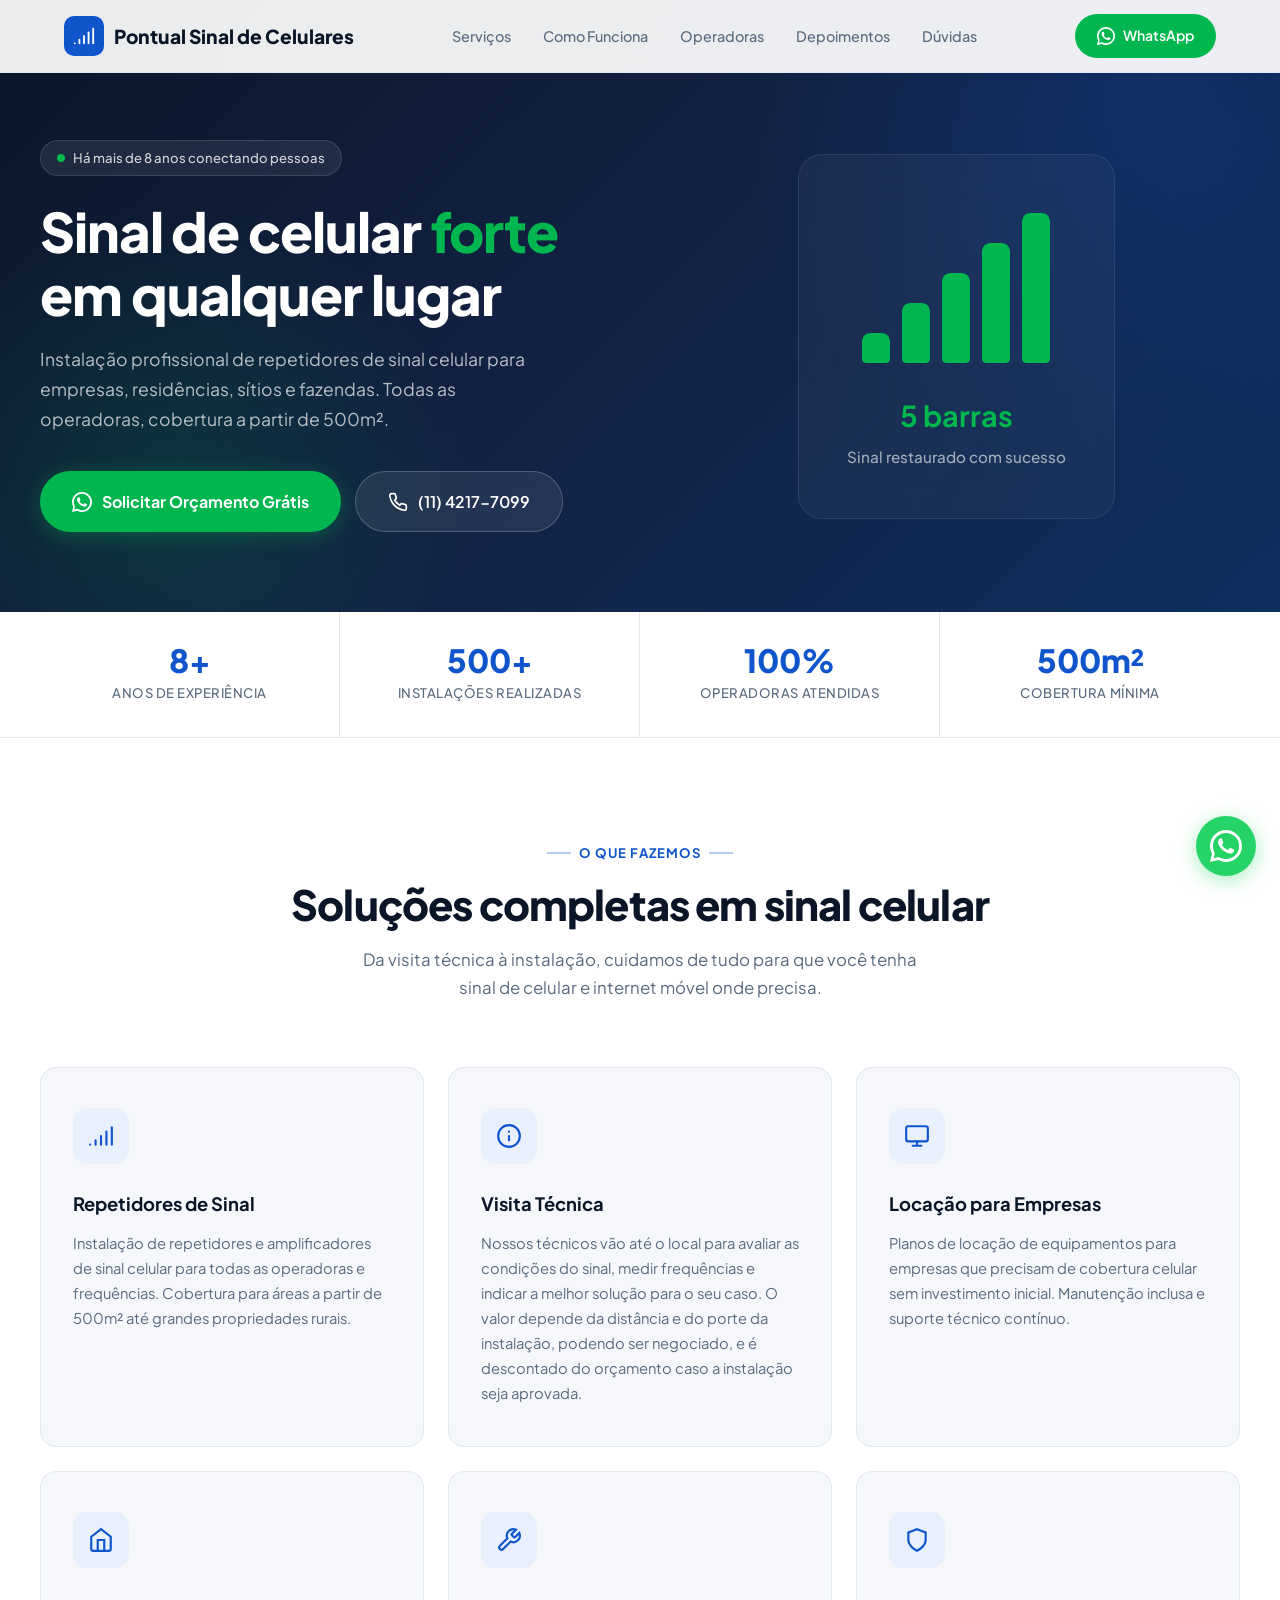
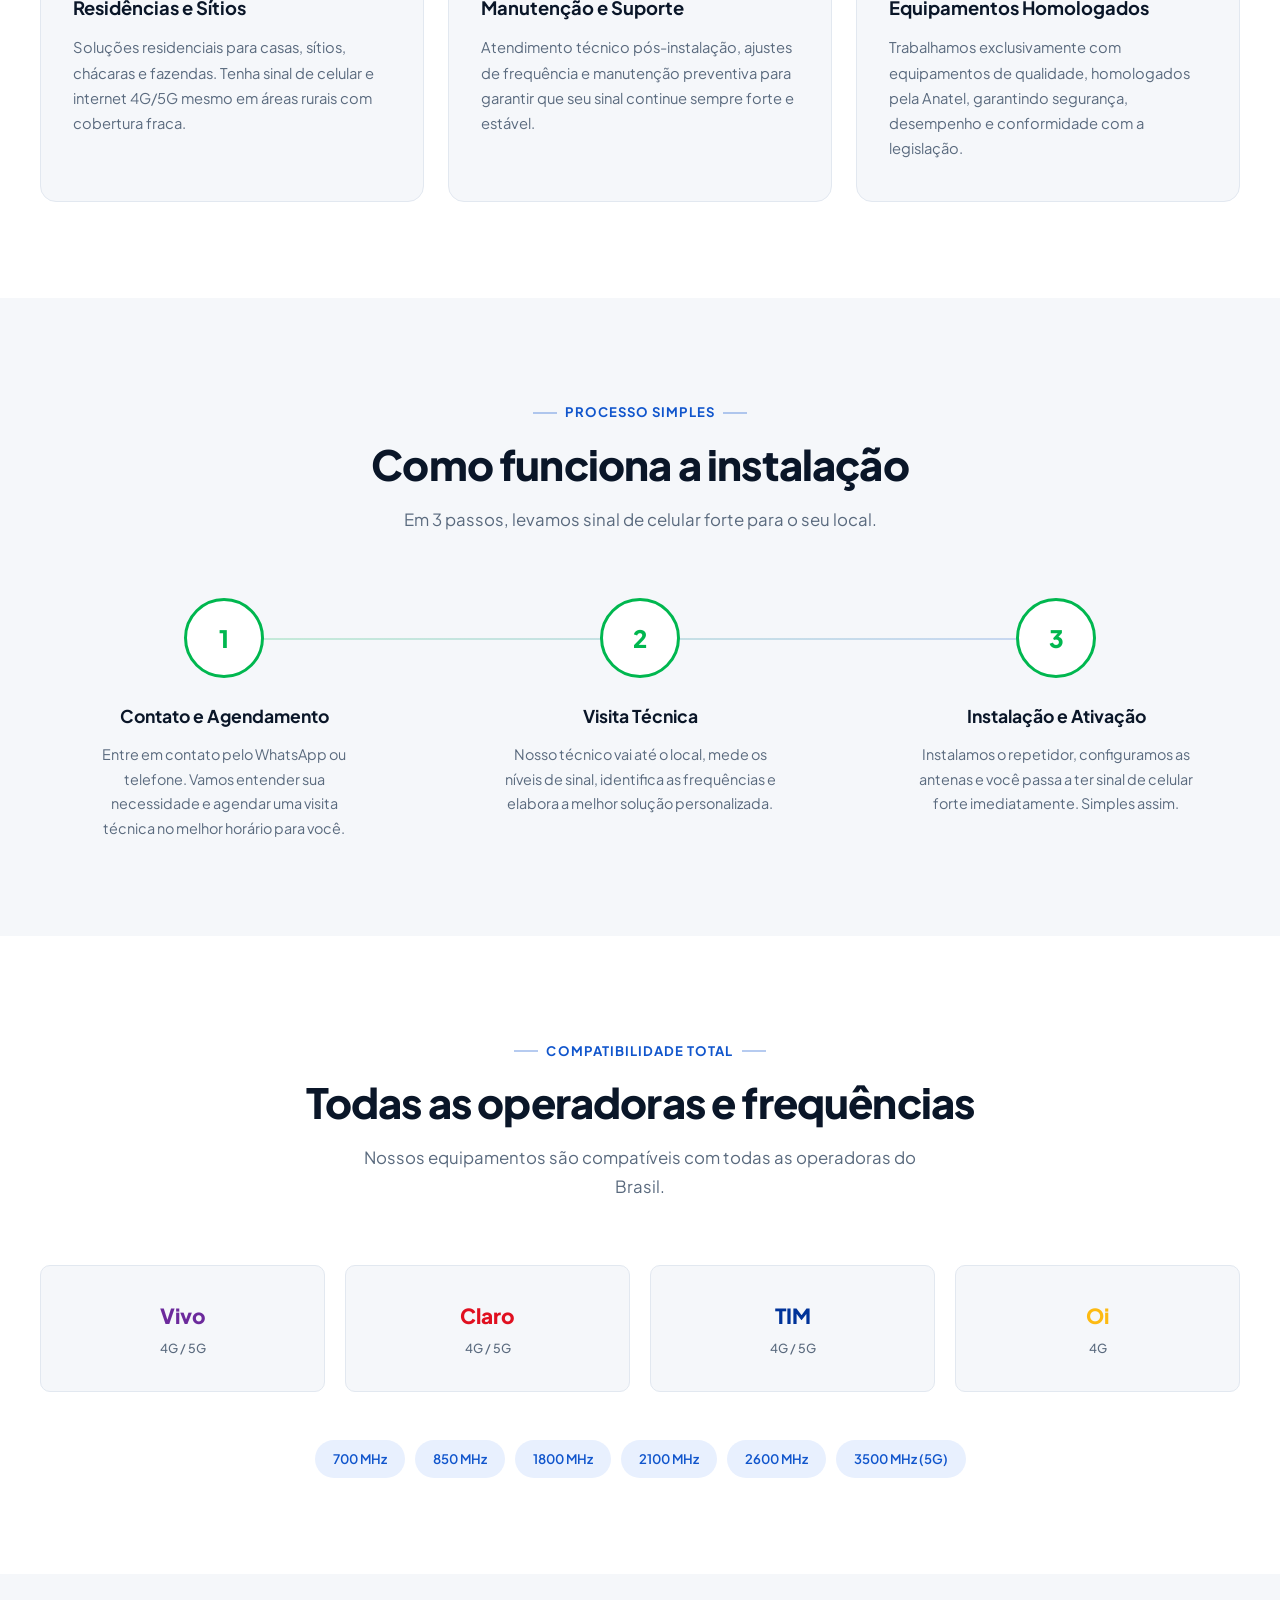
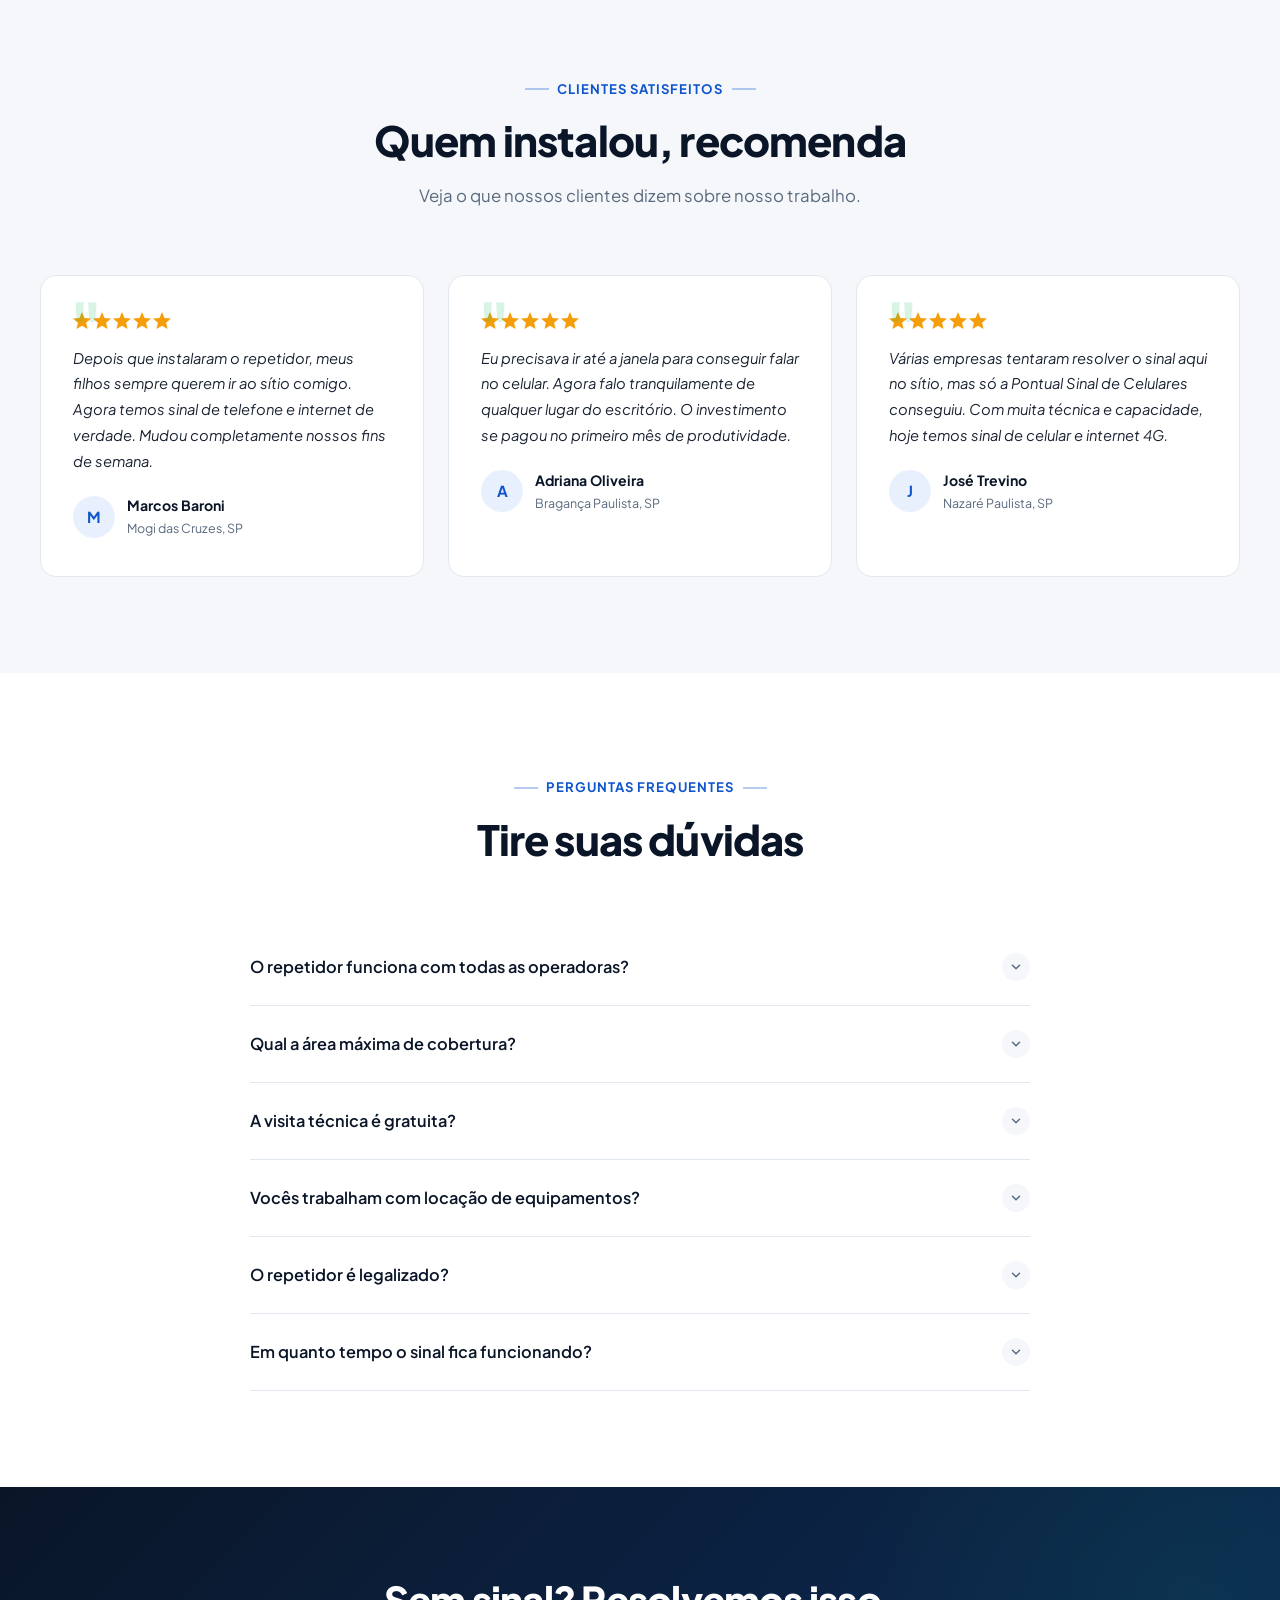
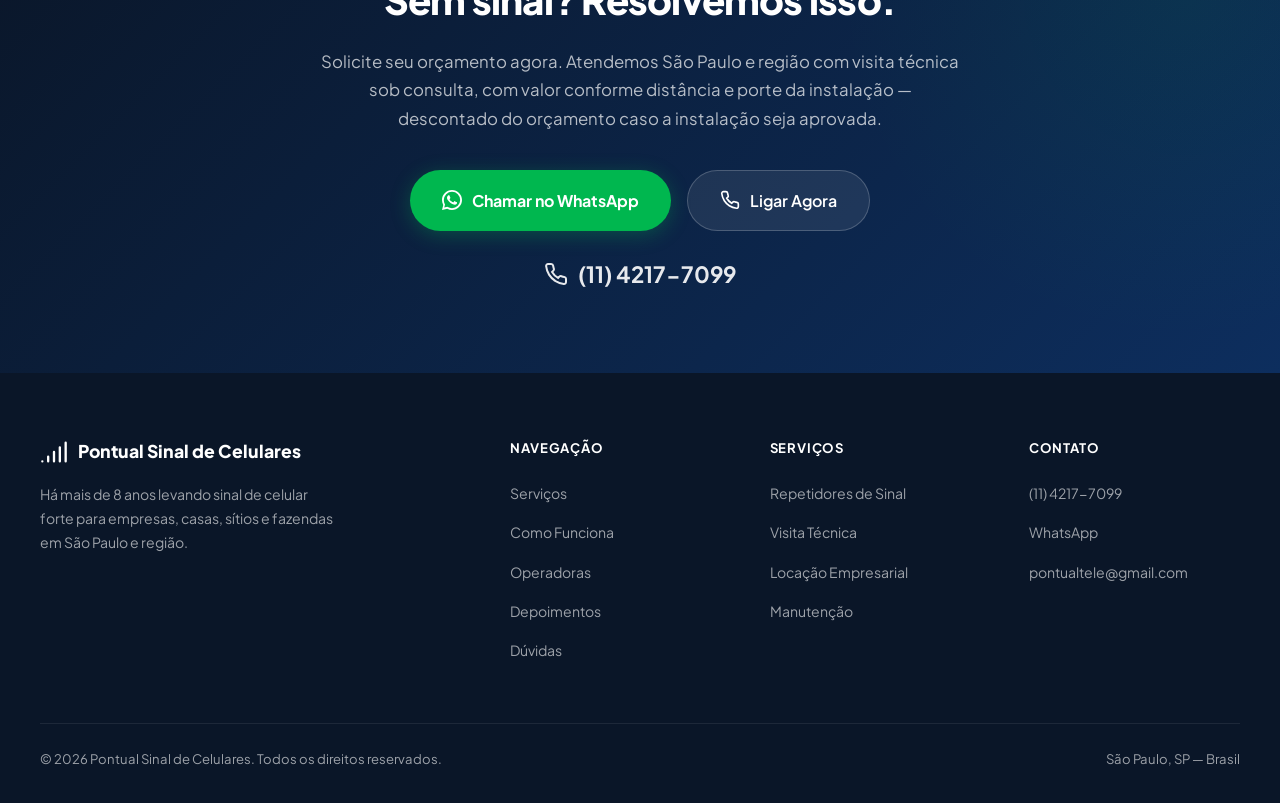
==== commit 3deb1794: "Atualiza nome da empresa e política da visita técnica Renomeia a marca de "Pontual Telecom"/"Pontual" ====
--- a/index.html
+++ b/index.html
@@ -5,27 +5,27 @@
     <meta name="viewport" content="width=device-width, initial-scale=1.0">
 
     <!-- SEO Primary -->
-    <title>Pontual Telecom | Repetidor de Sinal Celular em São Paulo – Instalação Profissional</title>
-    <meta name="description" content="Repetidor de sinal celular para empresas, casas e sítios em São Paulo e região. Mais de 8 anos de experiência. Visita técnica gratuita. Todas as operadoras. Ligue (11) 4217-7099.">
+    <title>Pontual Sinal de Celulares | Repetidor de Sinal Celular em São Paulo – Instalação Profissional</title>
+    <meta name="description" content="Repetidor de sinal celular para empresas, casas e sítios em São Paulo e região. Mais de 8 anos de experiência. Visita técnica sob consulta. Todas as operadoras. Ligue (11) 4217-7099.">
     <meta name="keywords" content="repetidor de sinal celular, amplificador de sinal, sinal celular fraco, repetidor celular São Paulo, antena celular, sinal 4G, sinal 5G, cobertura celular, internet móvel, booster celular">
     <meta name="robots" content="index, follow">
-    <meta name="author" content="Pontual Telecom">
+    <meta name="author" content="Pontual Sinal de Celulares">
     <link rel="canonical" href="https://www.pontualtele.com/">
 
     <!-- Open Graph -->
     <meta property="og:type" content="website">
     <meta property="og:locale" content="pt_BR">
-    <meta property="og:title" content="Pontual Telecom | Repetidor de Sinal Celular em São Paulo">
+    <meta property="og:title" content="Pontual Sinal de Celulares | Repetidor de Sinal Celular em São Paulo">
     <meta property="og:description" content="Soluções profissionais em repetidores de sinal celular. Atendemos todas as operadoras. Mais de 8 anos no mercado. Solicite um orçamento!">
     <meta property="og:url" content="https://www.pontualtele.com/">
-    <meta property="og:site_name" content="Pontual Telecom">
+    <meta property="og:site_name" content="Pontual Sinal de Celulares">
     <meta property="og:image" content="https://www.pontualtele.com/og-image.jpg">
     <meta property="og:image:width" content="1200">
     <meta property="og:image:height" content="630">
 
     <!-- Twitter -->
     <meta name="twitter:card" content="summary_large_image">
-    <meta name="twitter:title" content="Pontual Telecom | Repetidor de Sinal Celular em São Paulo">
+    <meta name="twitter:title" content="Pontual Sinal de Celulares | Repetidor de Sinal Celular em São Paulo">
     <meta name="twitter:description" content="Soluções profissionais em repetidores de sinal celular para empresas, casas e sítios.">
 
     <!-- Structured Data - LocalBusiness -->
@@ -33,8 +33,8 @@
     {
         "@context": "https://schema.org",
         "@type": "LocalBusiness",
-        "name": "Pontual Telecom",
-        "alternateName": "Pontual Sinal Celular",
+        "name": "Pontual Sinal de Celulares",
+        "alternateName": "Pontual Telecom",
         "description": "Empresa especializada em soluções de repetidores de sinal celular para empresas, residências e áreas rurais em São Paulo e região.",
         "url": "https://www.pontualtele.com",
         "telephone": "+55-11-4217-7099",
@@ -78,7 +78,7 @@
         "name": "Instalação de Repetidor de Sinal Celular",
         "provider": {
             "@type": "LocalBusiness",
-            "name": "Pontual Telecom"
+            "name": "Pontual Sinal de Celulares"
         },
         "serviceType": "Telecomunicações",
         "areaServed": {
@@ -116,7 +116,7 @@
                 "name": "A visita técnica é gratuita?",
                 "acceptedAnswer": {
                     "@type": "Answer",
-                    "text": "Sim. Realizamos visita técnica sem compromisso para avaliar as condições do local e indicar a melhor solução para o seu caso."
+                    "text": "O valor da visita técnica depende da distância e do porte da instalação, podendo ser negociado. Se a instalação for aprovada, o valor pago na visita é descontado do orçamento final."
                 }
             },
             {
@@ -762,11 +762,11 @@
     <!-- NAV -->
     <nav class="nav" role="navigation" aria-label="Navegação principal">
         <div class="nav-inner">
-            <a href="#" class="nav-logo" aria-label="Pontual Telecom - Início">
+            <a href="#" class="nav-logo" aria-label="Pontual Sinal de Celulares - Início">
                 <div class="logo-icon">
                     <svg viewBox="0 0 24 24" fill="none" stroke="#fff" stroke-width="2" stroke-linecap="round"><path d="M2 20h.01"/><path d="M7 20v-4"/><path d="M12 20v-8"/><path d="M17 20V8"/><path d="M22 20V4"/></svg>
                 </div>
-                Pontual Telecom
+                Pontual Sinal de Celulares
             </a>
             <ul class="nav-links" id="navLinks">
                 <li><a href="#servicos">Serviços</a></li>
@@ -868,8 +868,8 @@
                     <div class="service-icon">
                         <svg viewBox="0 0 24 24" fill="none" stroke="currentColor" stroke-width="2" stroke-linecap="round"><circle cx="12" cy="12" r="10"/><path d="M12 16v-4M12 8h.01"/></svg>
                     </div>
-                    <h3>Visita Técnica Gratuita</h3>
-                    <p>Nossos técnicos vão até o local para avaliar as condições do sinal, medir frequências e indicar a melhor solução para o seu caso, sem compromisso.</p>
+                    <h3>Visita Técnica</h3>
+                    <p>Nossos técnicos vão até o local para avaliar as condições do sinal, medir frequências e indicar a melhor solução para o seu caso. O valor depende da distância e do porte da instalação, podendo ser negociado, e é descontado do orçamento caso a instalação seja aprovada.</p>
                 </article>
                 <article class="service-card fade-up">
                     <div class="service-icon">
@@ -1019,7 +1019,7 @@
                         <svg viewBox="0 0 20 20"><path d="M10 15.27L16.18 19l-1.64-7.03L20 7.24l-7.19-.61L10 0 7.19 6.63 0 7.24l5.46 4.73L3.82 19z"/></svg>
                         <svg viewBox="0 0 20 20"><path d="M10 15.27L16.18 19l-1.64-7.03L20 7.24l-7.19-.61L10 0 7.19 6.63 0 7.24l5.46 4.73L3.82 19z"/></svg>
                     </div>
-                    <blockquote>Várias empresas tentaram resolver o sinal aqui no sítio, mas só a Pontual Telecom conseguiu. Com muita técnica e capacidade, hoje temos sinal de celular e internet 4G.</blockquote>
+                    <blockquote>Várias empresas tentaram resolver o sinal aqui no sítio, mas só a Pontual Sinal de Celulares conseguiu. Com muita técnica e capacidade, hoje temos sinal de celular e internet 4G.</blockquote>
                     <div class="testimonial-author">
                         <div class="author-avatar">J</div>
                         <div class="author-info">
@@ -1064,7 +1064,7 @@
                         <span class="faq-icon"><svg viewBox="0 0 24 24" fill="none" stroke="currentColor" stroke-width="2.5" stroke-linecap="round"><path d="M6 9l6 6 6-6"/></svg></span>
                     </button>
                     <div class="faq-answer">
-                        <p>Sim. Realizamos a visita técnica sem compromisso. Nosso especialista vai até o local, mede os níveis de sinal das operadoras, avalia as condições e apresenta a melhor solução com orçamento detalhado.</p>
+                        <p>O valor da visita técnica depende da distância e do porte da instalação, podendo ser negociado. Nosso especialista vai até o local, mede os níveis de sinal das operadoras, avalia as condições e apresenta a melhor solução com orçamento detalhado. Se a instalação for aprovada, o valor pago na visita é descontado do orçamento final.</p>
                     </div>
                 </div>
                 <div class="faq-item">
@@ -1102,7 +1102,7 @@
     <section class="cta-section">
         <div class="cta-inner fade-up">
             <h2>Sem sinal? Resolvemos isso.</h2>
-            <p>Solicite um orçamento gratuito agora. Atendemos São Paulo e região com visita técnica sem compromisso.</p>
+            <p>Solicite seu orçamento agora. Atendemos São Paulo e região com visita técnica sob consulta, com valor conforme distância e porte da instalação — descontado do orçamento caso a instalação seja aprovada.</p>
             <div class="cta-buttons">
                 <a href="https://wa.me/551142177099?text=Olá!%20Gostaria%20de%20um%20orçamento%20para%20repetidor%20de%20sinal%20celular." class="btn-primary" target="_blank" rel="noopener">
                     <svg width="20" height="20" viewBox="0 0 24 24" fill="currentColor"><path d="M17.472 14.382c-.297-.149-1.758-.867-2.03-.967-.273-.099-.471-.148-.67.15-.197.297-.767.966-.94 1.164-.173.199-.347.223-.644.075-.297-.15-1.255-.463-2.39-1.475-.883-.788-1.48-1.761-1.653-2.059-.173-.297-.018-.458.13-.606.134-.133.298-.347.446-.52.149-.174.198-.298.298-.497.099-.198.05-.371-.025-.52-.075-.149-.669-1.612-.916-2.207-.242-.579-.487-.5-.669-.51-.173-.008-.371-.01-.57-.01-.198 0-.52.074-.792.372-.272.297-1.04 1.016-1.04 2.479 0 1.462 1.065 2.875 1.213 3.074.149.198 2.096 3.2 5.077 4.487.709.306 1.262.489 1.694.625.712.227 1.36.195 1.871.118.571-.085 1.758-.719 2.006-1.413.248-.694.248-1.289.173-1.413-.074-.124-.272-.198-.57-.347z"/><path d="M12 0C5.373 0 0 5.373 0 12c0 2.126.553 4.121 1.52 5.86L0 24l6.326-1.48A11.94 11.94 0 0012 24c6.627 0 12-5.373 12-12S18.627 0 12 0zm0 21.82c-1.88 0-3.63-.5-5.14-1.38l-.37-.22-3.76.88.9-3.65-.24-.38A9.78 9.78 0 012.18 12 9.82 9.82 0 0112 2.18 9.82 9.82 0 0121.82 12 9.82 9.82 0 0112 21.82z"/></svg>
@@ -1126,7 +1126,7 @@
             <div class="footer-brand">
                 <div class="footer-logo">
                     <svg width="28" height="28" viewBox="0 0 24 24" fill="none" stroke="#fff" stroke-width="2" stroke-linecap="round"><path d="M2 20h.01M7 20v-4M12 20v-8M17 20V8M22 20V4"/></svg>
-                    Pontual Telecom
+                    Pontual Sinal de Celulares
                 </div>
                 <p>Há mais de 8 anos levando sinal de celular forte para empresas, casas, sítios e fazendas em São Paulo e região.</p>
             </div>
@@ -1159,7 +1159,7 @@
             </div>
         </div>
         <div class="footer-bottom">
-            <span>&copy; 2026 Pontual Telecom. Todos os direitos reservados.</span>
+            <span>&copy; 2026 Pontual Sinal de Celulares. Todos os direitos reservados.</span>
             <span>São Paulo, SP — Brasil</span>
         </div>
     </footer>
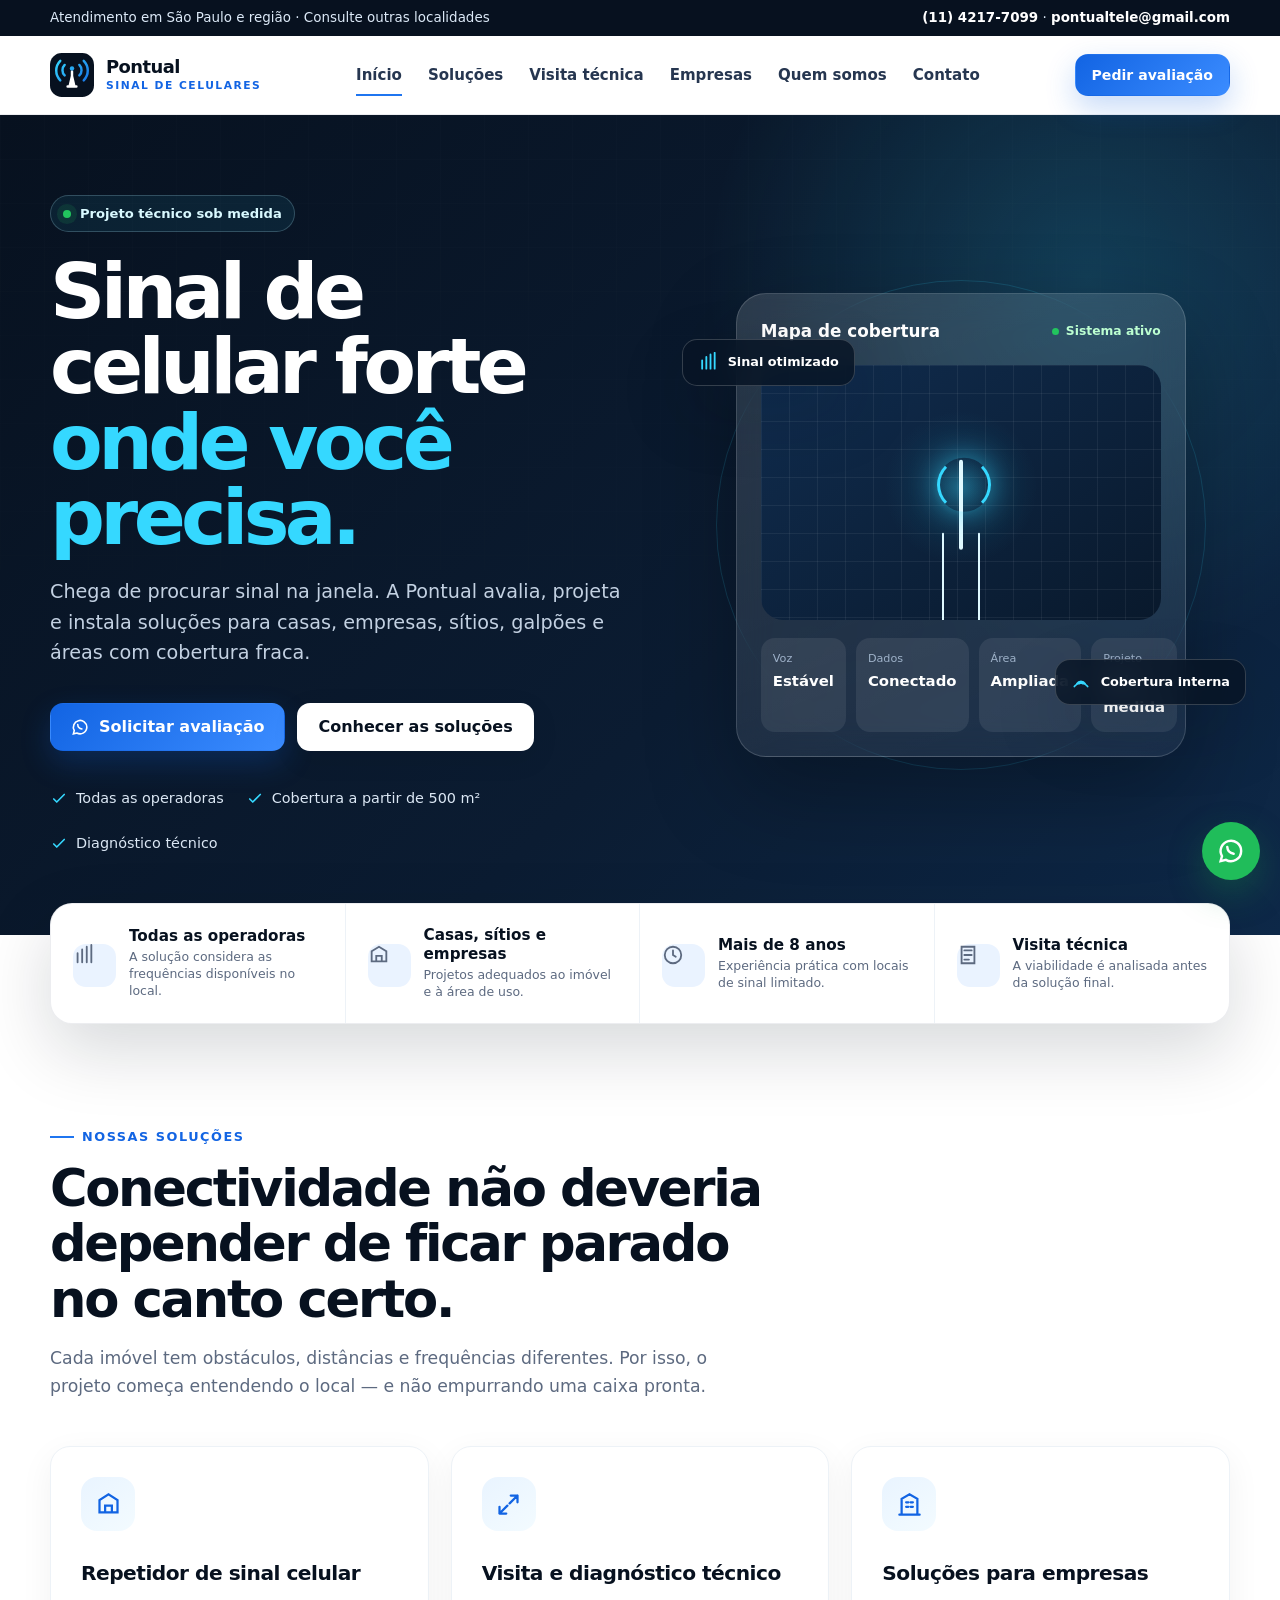
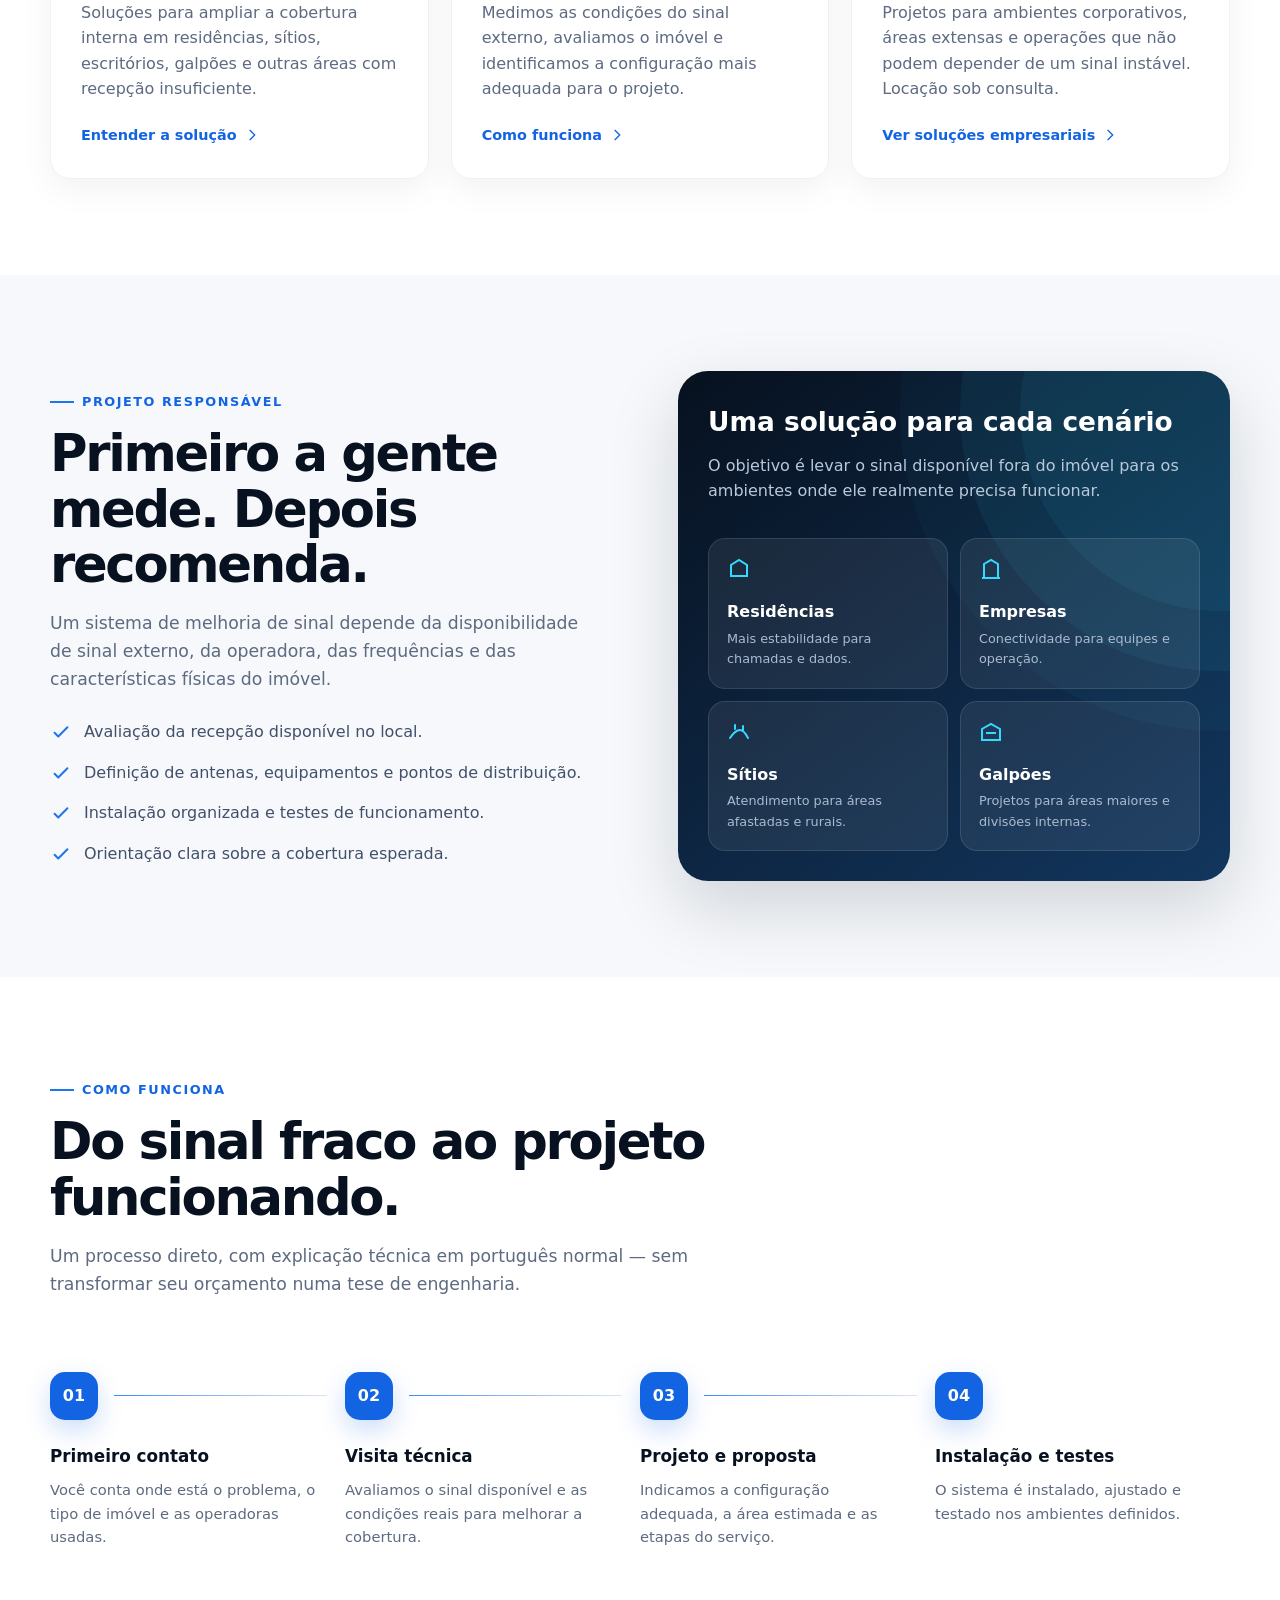
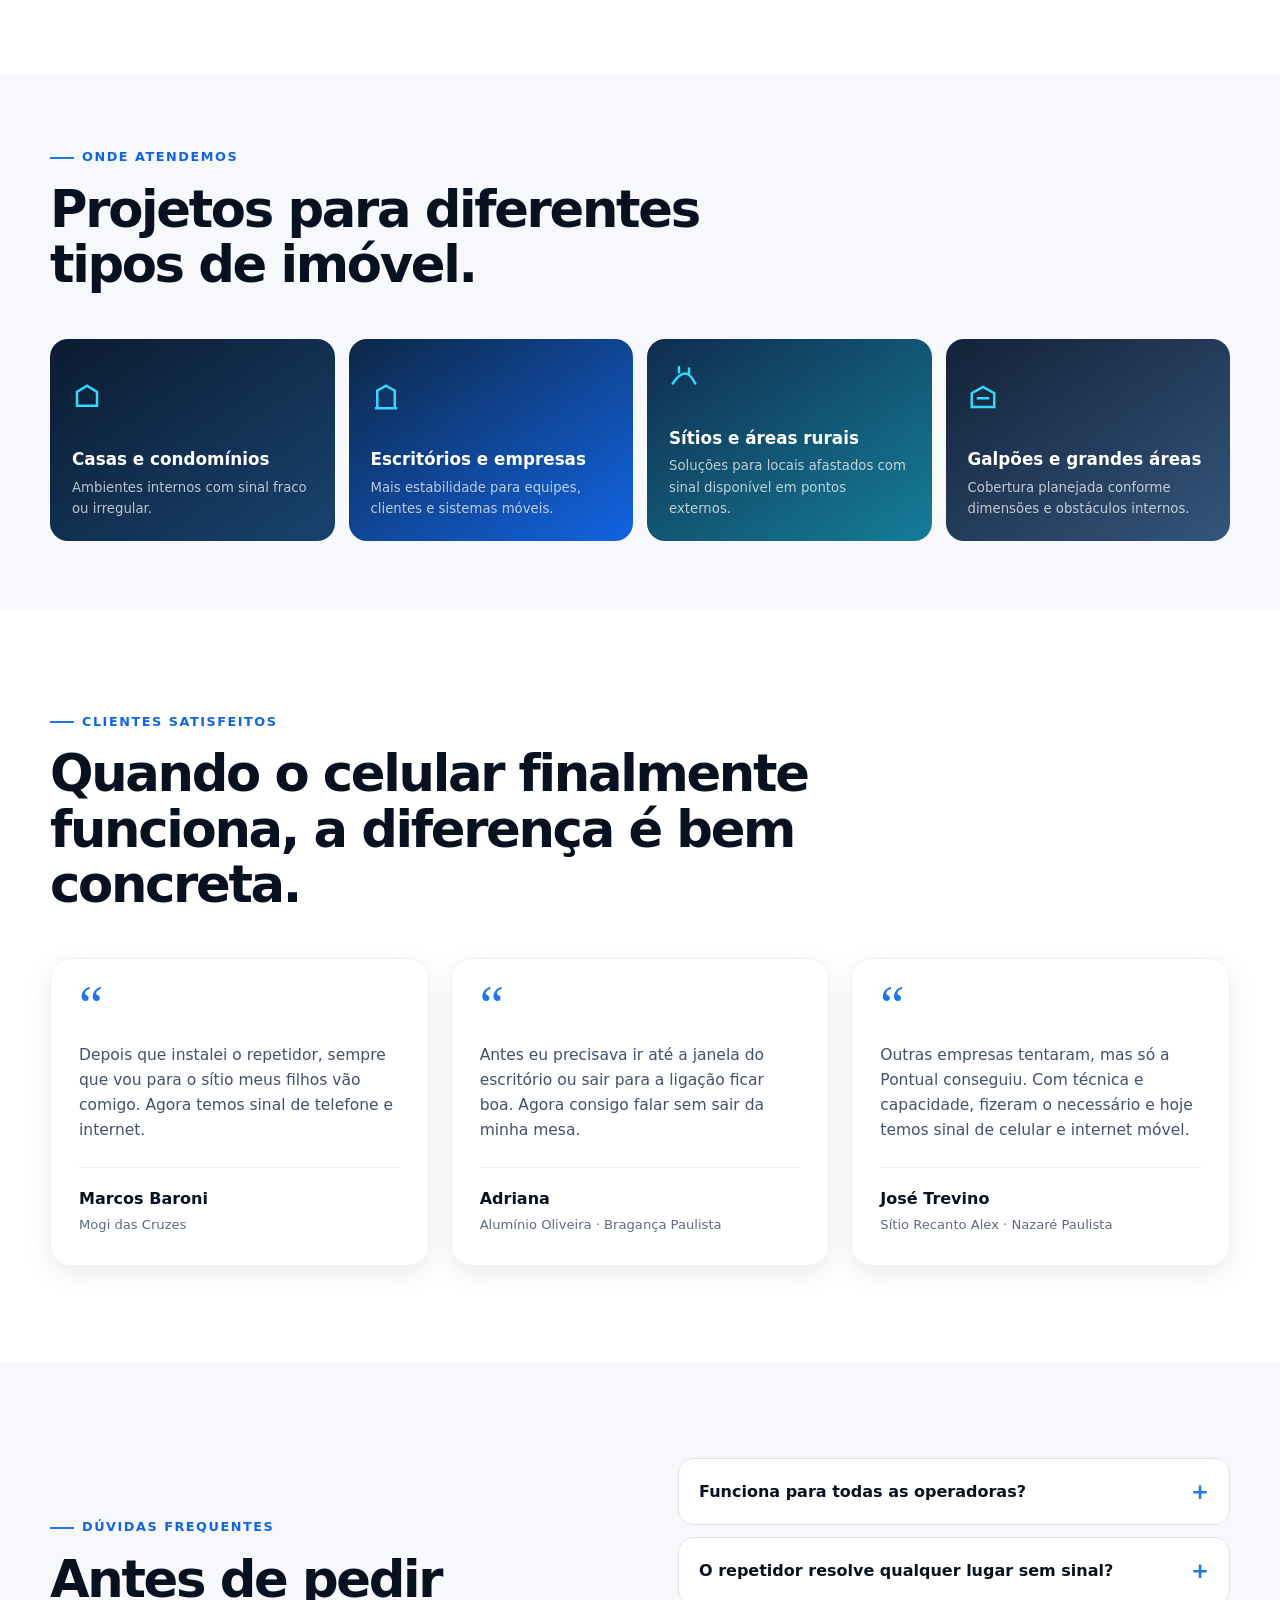
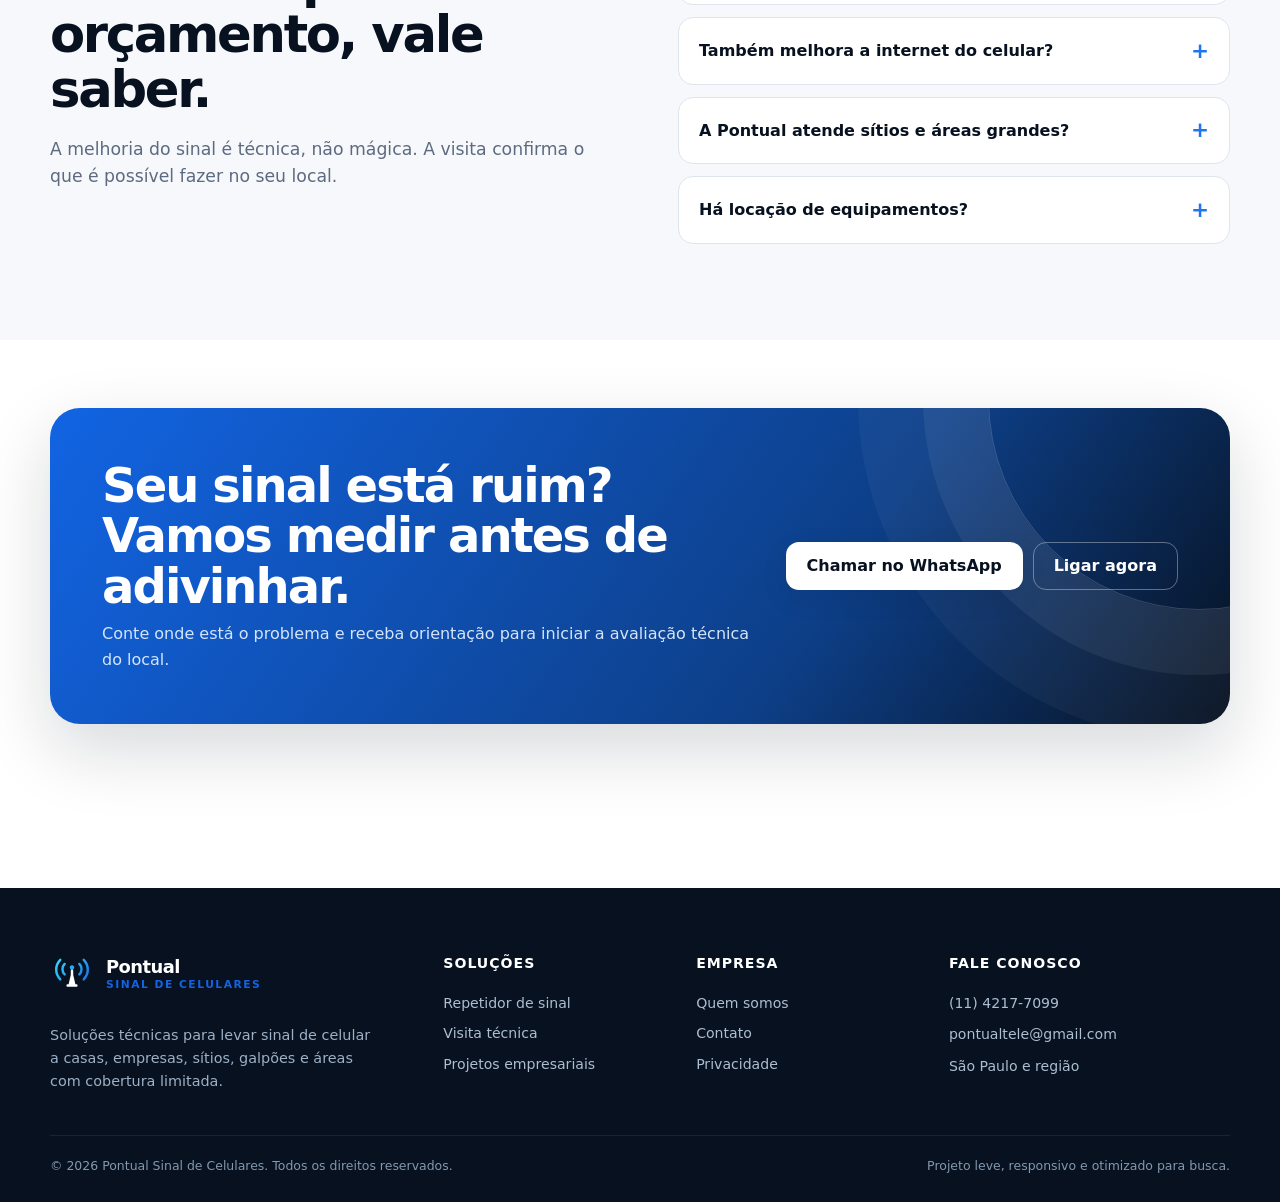
==== commit bc6d6a77: "Move site redesign multipáginas para a raiz do repositório O redesign (antes em pontualtele-site-mod" ====
--- a/index.html
+++ b/index.html
@@ -1,1213 +1,304 @@
-<!DOCTYPE html>
+<!doctype html>
 <html lang="pt-BR">
 <head>
-    <meta charset="UTF-8">
-    <meta name="viewport" content="width=device-width, initial-scale=1.0">
-
-    <!-- SEO Primary -->
-    <title>Pontual Sinal de Celulares | Repetidor de Sinal Celular em São Paulo – Instalação Profissional</title>
-    <meta name="description" content="Repetidor de sinal celular para empresas, casas e sítios em São Paulo e região. Mais de 8 anos de experiência. Visita técnica sob consulta. Todas as operadoras. Ligue (11) 4217-7099.">
-    <meta name="keywords" content="repetidor de sinal celular, amplificador de sinal, sinal celular fraco, repetidor celular São Paulo, antena celular, sinal 4G, sinal 5G, cobertura celular, internet móvel, booster celular">
-    <meta name="robots" content="index, follow">
-    <meta name="author" content="Pontual Sinal de Celulares">
-    <link rel="canonical" href="https://www.pontualtele.com/">
-
-    <!-- Open Graph -->
-    <meta property="og:type" content="website">
-    <meta property="og:locale" content="pt_BR">
-    <meta property="og:title" content="Pontual Sinal de Celulares | Repetidor de Sinal Celular em São Paulo">
-    <meta property="og:description" content="Soluções profissionais em repetidores de sinal celular. Atendemos todas as operadoras. Mais de 8 anos no mercado. Solicite um orçamento!">
-    <meta property="og:url" content="https://www.pontualtele.com/">
-    <meta property="og:site_name" content="Pontual Sinal de Celulares">
-    <meta property="og:image" content="https://www.pontualtele.com/og-image.jpg">
-    <meta property="og:image:width" content="1200">
-    <meta property="og:image:height" content="630">
-
-    <!-- Twitter -->
-    <meta name="twitter:card" content="summary_large_image">
-    <meta name="twitter:title" content="Pontual Sinal de Celulares | Repetidor de Sinal Celular em São Paulo">
-    <meta name="twitter:description" content="Soluções profissionais em repetidores de sinal celular para empresas, casas e sítios.">
-
-    <!-- Structured Data - LocalBusiness -->
-    <script type="application/ld+json">
-    {
-        "@context": "https://schema.org",
-        "@type": "LocalBusiness",
+  <meta charset="utf-8">
+  <meta name="viewport" content="width=device-width, initial-scale=1">
+  <title>Repetidor de Sinal Celular em São Paulo | Pontual</title>
+  <meta name="description" content="Melhore o sinal de celular em casas, empresas, sítios e grandes áreas. Visita técnica, projeto sob medida e soluções para todas as operadoras.">
+  <meta name="robots" content="index,follow,max-image-preview:large,max-snippet:-1,max-video-preview:-1">
+  <link rel="canonical" href="https://www.pontualtele.com/">
+  <meta name="theme-color" content="#07111f">
+  <meta property="og:locale" content="pt_BR">
+  <meta property="og:type" content="website">
+  <meta property="og:title" content="Pontual Sinal de Celulares | Conexão onde você precisa">
+  <meta property="og:description" content="Soluções técnicas para melhorar o sinal de celular em casas, empresas, sítios e grandes áreas.">
+  <meta property="og:url" content="https://www.pontualtele.com/">
+  <meta property="og:site_name" content="Pontual Sinal de Celulares">
+  <meta property="og:image" content="https://www.pontualtele.com/assets/img/og-pontual.png">
+  <meta property="og:image:width" content="1200">
+  <meta property="og:image:height" content="630">
+  <meta name="twitter:card" content="summary_large_image">
+  <meta name="twitter:title" content="Pontual Sinal de Celulares | Conexão onde você precisa">
+  <meta name="twitter:description" content="Visita técnica e soluções sob medida para sinal fraco de celular.">
+  <meta name="twitter:image" content="https://www.pontualtele.com/assets/img/og-pontual.png">
+  <link rel="icon" href="favicon.svg" type="image/svg+xml">
+  <link rel="manifest" href="site.webmanifest">
+  <link rel="stylesheet" href="assets/css/styles.css">
+  <script type="application/ld+json">
+  {
+    "@context": "https://schema.org",
+    "@graph": [
+      {
+        "@type": ["LocalBusiness", "Organization"],
+        "@id": "https://www.pontualtele.com/#empresa",
         "name": "Pontual Sinal de Celulares",
         "alternateName": "Pontual Telecom",
-        "description": "Empresa especializada em soluções de repetidores de sinal celular para empresas, residências e áreas rurais em São Paulo e região.",
-        "url": "https://www.pontualtele.com",
+        "url": "https://www.pontualtele.com/",
+        "logo": "https://www.pontualtele.com/assets/img/logo-pontual.svg",
+        "image": "https://www.pontualtele.com/assets/img/og-pontual.png",
         "telephone": "+55-11-4217-7099",
         "email": "pontualtele@gmail.com",
-        "address": {
-            "@type": "PostalAddress",
-            "addressRegion": "SP",
-            "addressCountry": "BR"
+        "areaServed": {
+          "@type": "AdministrativeArea",
+          "name": "São Paulo e região"
         },
-        "geo": {
-            "@type": "GeoCoordinates",
-            "latitude": -23.5505,
-            "longitude": -46.6333
-        },
-        "areaServed": {
-            "@type": "State",
-            "name": "São Paulo"
-        },
-        "foundingDate": "2016",
-        "priceRange": "$$",
-        "openingHoursSpecification": {
-            "@type": "OpeningHoursSpecification",
-            "dayOfWeek": ["Monday","Tuesday","Wednesday","Thursday","Friday"],
-            "opens": "08:00",
-            "closes": "18:00"
-        },
-        "sameAs": [],
-        "aggregateRating": {
-            "@type": "AggregateRating",
-            "ratingValue": "4.9",
-            "reviewCount": "87"
-        }
-    }
-    </script>
-
-    <!-- Structured Data - Service -->
-    <script type="application/ld+json">
-    {
-        "@context": "https://schema.org",
+        "knowsAbout": [
+          "Repetidor de sinal celular",
+          "Amplificação de sinal celular",
+          "Cobertura de telefonia móvel",
+          "Visita técnica de telecomunicações"
+        ]
+      },
+      {
+        "@type": "WebSite",
+        "@id": "https://www.pontualtele.com/#website",
+        "url": "https://www.pontualtele.com/",
+        "name": "Pontual Sinal de Celulares",
+        "publisher": {"@id": "https://www.pontualtele.com/#empresa"},
+        "inLanguage": "pt-BR"
+      },
+      {
         "@type": "Service",
-        "name": "Instalação de Repetidor de Sinal Celular",
-        "provider": {
-            "@type": "LocalBusiness",
-            "name": "Pontual Sinal de Celulares"
-        },
-        "serviceType": "Telecomunicações",
-        "areaServed": {
-            "@type": "State",
-            "name": "São Paulo"
-        },
-        "description": "Instalação profissional de repetidores e amplificadores de sinal celular para todas as operadoras. Cobertura de áreas a partir de 500m²."
-    }
-    </script>
-
-    <!-- Structured Data - FAQ -->
-    <script type="application/ld+json">
-    {
-        "@context": "https://schema.org",
-        "@type": "FAQPage",
-        "mainEntity": [
-            {
-                "@type": "Question",
-                "name": "O repetidor de sinal funciona com todas as operadoras?",
-                "acceptedAnswer": {
-                    "@type": "Answer",
-                    "text": "Sim. Trabalhamos com soluções compatíveis com todas as operadoras do Brasil — Vivo, Claro, TIM, Oi e outras — em diversas frequências (700MHz, 850MHz, 1800MHz, 2100MHz, 2600MHz)."
-                }
-            },
-            {
-                "@type": "Question",
-                "name": "Qual a área máxima de cobertura de um repetidor?",
-                "acceptedAnswer": {
-                    "@type": "Answer",
-                    "text": "Depende do modelo e da configuração. Atendemos áreas a partir de 500m² e podemos cobrir galpões industriais, sítios e fazendas inteiras com soluções escaláveis."
-                }
-            },
-            {
-                "@type": "Question",
-                "name": "A visita técnica é gratuita?",
-                "acceptedAnswer": {
-                    "@type": "Answer",
-                    "text": "O valor da visita técnica depende da distância e do porte da instalação, podendo ser negociado. Se a instalação for aprovada, o valor pago na visita é descontado do orçamento final."
-                }
-            },
-            {
-                "@type": "Question",
-                "name": "Vocês trabalham com locação de equipamentos?",
-                "acceptedAnswer": {
-                    "@type": "Answer",
-                    "text": "Sim. Oferecemos planos de locação de equipamentos para empresas, ideal para quem busca uma solução sem investimento inicial elevado."
-                }
-            }
-        ]
-    }
-    </script>
-
-    <!-- Fonts -->
-    <link rel="preconnect" href="https://fonts.googleapis.com">
-    <link rel="preconnect" href="https://fonts.gstatic.com" crossorigin>
-    <link href="https://fonts.googleapis.com/css2?family=Plus+Jakarta+Sans:wght@400;500;600;700;800&display=swap" rel="stylesheet">
-
-    <style>
-        *, *::before, *::after { margin: 0; padding: 0; box-sizing: border-box; }
-
-        :root {
-            --navy: #0A1628;
-            --blue: #1055CC;
-            --blue-light: #E8F0FE;
-            --green: #00B74F;
-            --green-dark: #009940;
-            --green-glow: rgba(0, 183, 79, 0.15);
-            --surface: #FFFFFF;
-            --bg: #F5F7FA;
-            --text: #1A2332;
-            --muted: #5A6A7E;
-            --border: #E2E8F0;
-            --radius: 16px;
-            --radius-sm: 10px;
-            --shadow: 0 1px 3px rgba(10,22,40,0.06), 0 8px 28px rgba(10,22,40,0.08);
-            --shadow-lg: 0 4px 12px rgba(10,22,40,0.08), 0 20px 60px rgba(10,22,40,0.12);
-        }
-
-        html { scroll-behavior: smooth; }
-
-        body {
-            font-family: 'Plus Jakarta Sans', -apple-system, BlinkMacSystemFont, sans-serif;
-            color: var(--text);
-            background: var(--bg);
-            line-height: 1.7;
-            -webkit-font-smoothing: antialiased;
-        }
-
-        /* ─── NAV ─── */
-        .nav {
-            position: fixed; top: 0; left: 0; right: 0; z-index: 100;
-            background: rgba(255,255,255,0.92);
-            backdrop-filter: blur(20px);
-            border-bottom: 1px solid var(--border);
-            transition: box-shadow 0.3s;
-        }
-        .nav.scrolled { box-shadow: 0 2px 20px rgba(10,22,40,0.08); }
-        .nav-inner {
-            max-width: 1200px; margin: 0 auto;
-            padding: 0 24px;
-            display: flex; align-items: center; justify-content: space-between;
-            height: 72px;
-        }
-        .nav-logo {
-            display: flex; align-items: center; gap: 10px;
-            text-decoration: none; color: var(--navy);
-            font-weight: 800; font-size: 1.2rem;
-        }
-        .nav-logo .logo-icon {
-            width: 40px; height: 40px;
-            background: var(--blue);
-            border-radius: 10px;
-            display: flex; align-items: center; justify-content: center;
-        }
-        .nav-logo .logo-icon svg { width: 22px; height: 22px; }
-        .nav-links { display: flex; gap: 32px; list-style: none; }
-        .nav-links a {
-            text-decoration: none; color: var(--muted);
-            font-size: 0.9rem; font-weight: 500;
-            transition: color 0.2s;
-        }
-        .nav-links a:hover { color: var(--blue); }
-        .nav-cta {
-            display: inline-flex; align-items: center; gap: 8px;
-            background: var(--green); color: #fff;
-            padding: 10px 22px; border-radius: 50px;
-            text-decoration: none; font-weight: 600; font-size: 0.88rem;
-            transition: background 0.2s, transform 0.2s;
-            border: none; cursor: pointer;
-        }
-        .nav-cta:hover { background: var(--green-dark); transform: translateY(-1px); }
-        .nav-cta svg { width: 18px; height: 18px; }
-
-        .hamburger {
-            display: none; background: none; border: none; cursor: pointer; padding: 8px;
-        }
-        .hamburger span {
-            display: block; width: 24px; height: 2px; background: var(--navy);
-            margin: 6px 0; transition: all 0.3s; border-radius: 2px;
-        }
-
-        /* ─── HERO ─── */
-        .hero {
-            padding: 140px 24px 80px;
-            background: linear-gradient(135deg, var(--navy) 0%, #122244 50%, #0d2e5e 100%);
-            color: #fff;
-            position: relative;
-            overflow: hidden;
-        }
-        .hero::before {
-            content: '';
-            position: absolute; top: -50%; right: -20%;
-            width: 800px; height: 800px;
-            background: radial-gradient(circle, rgba(16,85,204,0.2) 0%, transparent 70%);
-            border-radius: 50%;
-        }
-        .hero::after {
-            content: '';
-            position: absolute; bottom: -30%; left: -10%;
-            width: 600px; height: 600px;
-            background: radial-gradient(circle, var(--green-glow) 0%, transparent 70%);
-            border-radius: 50%;
-        }
-        .hero-inner {
-            max-width: 1200px; margin: 0 auto;
-            display: grid; grid-template-columns: 1fr 1fr;
-            gap: 64px; align-items: center;
-            position: relative; z-index: 1;
-        }
-        .hero-badge {
-            display: inline-flex; align-items: center; gap: 8px;
-            background: rgba(255,255,255,0.08);
-            border: 1px solid rgba(255,255,255,0.12);
-            padding: 6px 16px; border-radius: 50px;
-            font-size: 0.82rem; font-weight: 500;
-            color: rgba(255,255,255,0.8);
-            margin-bottom: 24px;
-            backdrop-filter: blur(10px);
-        }
-        .hero-badge .dot {
-            width: 8px; height: 8px; border-radius: 50%;
-            background: var(--green);
-            animation: pulse-dot 2s ease infinite;
-        }
-        @keyframes pulse-dot {
-            0%, 100% { box-shadow: 0 0 0 0 rgba(0,183,79,0.4); }
-            50% { box-shadow: 0 0 0 6px rgba(0,183,79,0); }
-        }
-        .hero h1 {
-            font-size: clamp(2.2rem, 5vw, 3.4rem);
-            font-weight: 800; line-height: 1.15;
-            margin-bottom: 20px;
-            letter-spacing: -0.02em;
-        }
-        .hero h1 .highlight {
-            color: var(--green);
-        }
-        .hero-sub {
-            font-size: 1.1rem; color: rgba(255,255,255,0.7);
-            line-height: 1.7; margin-bottom: 36px;
-            max-width: 500px;
-        }
-        .hero-actions { display: flex; gap: 14px; flex-wrap: wrap; }
-        .btn-primary {
-            display: inline-flex; align-items: center; gap: 10px;
-            background: var(--green); color: #fff;
-            padding: 16px 32px; border-radius: 50px;
-            text-decoration: none; font-weight: 700; font-size: 1rem;
-            transition: all 0.25s;
-            box-shadow: 0 4px 20px rgba(0,183,79,0.3);
-            border: none; cursor: pointer;
-        }
-        .btn-primary:hover {
-            background: var(--green-dark);
-            transform: translateY(-2px);
-            box-shadow: 0 6px 28px rgba(0,183,79,0.4);
-        }
-        .btn-secondary {
-            display: inline-flex; align-items: center; gap: 10px;
-            background: rgba(255,255,255,0.08);
-            border: 1px solid rgba(255,255,255,0.2);
-            color: #fff;
-            padding: 16px 32px; border-radius: 50px;
-            text-decoration: none; font-weight: 600; font-size: 1rem;
-            transition: all 0.25s;
-            cursor: pointer;
-        }
-        .btn-secondary:hover {
-            background: rgba(255,255,255,0.14);
-            transform: translateY(-2px);
-        }
-
-        /* Signal Bars Visual */
-        .hero-visual {
-            display: flex; align-items: center; justify-content: center;
-        }
-        .signal-card {
-            background: rgba(255,255,255,0.04);
-            border: 1px solid rgba(255,255,255,0.08);
-            border-radius: 24px;
-            padding: 48px;
-            backdrop-filter: blur(20px);
-            position: relative;
-        }
-        .signal-bars {
-            display: flex; align-items: flex-end; gap: 12px;
-            height: 160px; justify-content: center;
-            margin-bottom: 28px;
-        }
-        .signal-bar {
-            width: 28px;
-            border-radius: 8px 8px 4px 4px;
-            position: relative;
-            overflow: hidden;
-        }
-        .signal-bar .fill {
-            position: absolute; bottom: 0; left: 0; right: 0;
-            border-radius: inherit;
-            animation: fill-bar 2s ease forwards;
-        }
-        .signal-bar:nth-child(1) { height: 30px; }
-        .signal-bar:nth-child(1) .fill { background: var(--green); animation-delay: 0.2s; }
-        .signal-bar:nth-child(2) { height: 60px; }
-        .signal-bar:nth-child(2) .fill { background: var(--green); animation-delay: 0.4s; }
-        .signal-bar:nth-child(3) { height: 90px; }
-        .signal-bar:nth-child(3) .fill { background: var(--green); animation-delay: 0.6s; }
-        .signal-bar:nth-child(4) { height: 120px; }
-        .signal-bar:nth-child(4) .fill { background: var(--green); animation-delay: 0.8s; }
-        .signal-bar:nth-child(5) { height: 150px; }
-        .signal-bar:nth-child(5) .fill { background: var(--green); animation-delay: 1s; }
-
-        @keyframes fill-bar {
-            0% { height: 0; opacity: 0; }
-            100% { height: 100%; opacity: 1; }
-        }
-        .signal-label {
-            text-align: center; font-size: 0.95rem;
-            color: rgba(255,255,255,0.6); font-weight: 500;
-        }
-        .signal-label strong { color: var(--green); font-size: 1.8rem; display: block; margin-bottom: 4px; }
-
-        /* ─── STATS BAR ─── */
-        .stats-bar {
-            background: var(--surface);
-            border-bottom: 1px solid var(--border);
-            padding: 0 24px;
-        }
-        .stats-inner {
-            max-width: 1200px; margin: 0 auto;
-            display: grid; grid-template-columns: repeat(4, 1fr);
-            gap: 0;
-        }
-        .stat-item {
-            padding: 32px 24px;
-            text-align: center;
-            border-right: 1px solid var(--border);
-        }
-        .stat-item:last-child { border-right: none; }
-        .stat-number {
-            font-size: 2rem; font-weight: 800;
-            color: var(--blue); line-height: 1;
-            margin-bottom: 6px;
-        }
-        .stat-label {
-            font-size: 0.82rem; color: var(--muted);
-            font-weight: 500; text-transform: uppercase;
-            letter-spacing: 0.04em;
-        }
-
-        /* ─── SECTIONS ─── */
-        section { padding: 96px 24px; }
-        .section-inner { max-width: 1200px; margin: 0 auto; }
-        .section-header { text-align: center; margin-bottom: 64px; }
-        .section-header .eyebrow {
-            display: inline-flex; align-items: center; gap: 8px;
-            font-size: 0.82rem; font-weight: 700;
-            color: var(--blue); text-transform: uppercase;
-            letter-spacing: 0.08em; margin-bottom: 16px;
-        }
-        .section-header .eyebrow::before,
-        .section-header .eyebrow::after {
-            content: ''; width: 24px; height: 2px;
-            background: var(--blue); opacity: 0.3;
-        }
-        .section-header h2 {
-            font-size: clamp(1.8rem, 3.5vw, 2.6rem);
-            font-weight: 800; line-height: 1.2;
-            color: var(--navy); letter-spacing: -0.02em;
-        }
-        .section-header p {
-            margin-top: 16px; font-size: 1.05rem;
-            color: var(--muted); max-width: 560px;
-            margin-left: auto; margin-right: auto;
-        }
-
-        /* ─── SERVICES ─── */
-        #servicos { background: var(--surface); }
-        .services-grid {
-            display: grid; grid-template-columns: repeat(3, 1fr);
-            gap: 24px;
-        }
-        .service-card {
-            background: var(--bg);
-            border: 1px solid var(--border);
-            border-radius: var(--radius);
-            padding: 40px 32px;
-            transition: all 0.3s;
-            position: relative;
-            overflow: hidden;
-        }
-        .service-card::before {
-            content: '';
-            position: absolute; top: 0; left: 0; right: 0;
-            height: 3px; background: var(--blue);
-            transform: scaleX(0); transform-origin: left;
-            transition: transform 0.4s;
-        }
-        .service-card:hover {
-            border-color: var(--blue);
-            box-shadow: var(--shadow);
-            transform: translateY(-4px);
-        }
-        .service-card:hover::before { transform: scaleX(1); }
-        .service-icon {
-            width: 56px; height: 56px;
-            background: var(--blue-light);
-            border-radius: 14px;
-            display: flex; align-items: center; justify-content: center;
-            margin-bottom: 24px;
-        }
-        .service-icon svg { width: 26px; height: 26px; color: var(--blue); }
-        .service-card h3 {
-            font-size: 1.15rem; font-weight: 700;
-            margin-bottom: 12px; color: var(--navy);
-        }
-        .service-card p {
-            font-size: 0.92rem; color: var(--muted);
-            line-height: 1.7;
-        }
-
-        /* ─── HOW IT WORKS ─── */
-        #como-funciona { background: var(--bg); }
-        .steps-grid {
-            display: grid; grid-template-columns: repeat(3, 1fr);
-            gap: 48px; position: relative;
-        }
-        .steps-grid::before {
-            content: '';
-            position: absolute; top: 40px; left: 16.66%;
-            width: 66.66%; height: 2px;
-            background: linear-gradient(90deg, var(--green), var(--blue));
-            opacity: 0.2;
-        }
-        .step-item { text-align: center; position: relative; }
-        .step-number {
-            width: 80px; height: 80px;
-            border-radius: 50%;
-            background: var(--surface);
-            border: 3px solid var(--green);
-            display: flex; align-items: center; justify-content: center;
-            margin: 0 auto 24px;
-            font-size: 1.5rem; font-weight: 800;
-            color: var(--green);
-            position: relative; z-index: 1;
-        }
-        .step-item h3 {
-            font-size: 1.1rem; font-weight: 700;
-            margin-bottom: 10px; color: var(--navy);
-        }
-        .step-item p {
-            font-size: 0.9rem; color: var(--muted);
-            max-width: 280px; margin: 0 auto;
-        }
-
-        /* ─── OPERATORS ─── */
-        #operadoras { background: var(--surface); }
-        .operators-grid {
-            display: grid; grid-template-columns: repeat(4, 1fr);
-            gap: 20px; margin-bottom: 48px;
-        }
-        .operator-card {
-            background: var(--bg);
-            border: 1px solid var(--border);
-            border-radius: var(--radius-sm);
-            padding: 32px 24px;
-            text-align: center;
-            transition: all 0.3s;
-        }
-        .operator-card:hover {
-            box-shadow: var(--shadow);
-            transform: translateY(-2px);
-        }
-        .operator-card .op-name {
-            font-size: 1.3rem; font-weight: 800;
-            margin-bottom: 4px;
-        }
-        .operator-card .op-freq {
-            font-size: 0.78rem; color: var(--muted);
-            font-weight: 500;
-        }
-        .op-vivo .op-name { color: #6C2A9C; }
-        .op-claro .op-name { color: #E01020; }
-        .op-tim .op-name { color: #003399; }
-        .op-oi .op-name { color: #FDBA12; }
-
-        .freq-chips {
-            display: flex; flex-wrap: wrap; justify-content: center; gap: 10px;
-        }
-        .freq-chip {
-            background: var(--blue-light);
-            color: var(--blue);
-            padding: 8px 18px; border-radius: 50px;
-            font-size: 0.82rem; font-weight: 600;
-        }
-
-        /* ─── TESTIMONIALS ─── */
-        #depoimentos { background: var(--bg); }
-        .testimonials-grid {
-            display: grid; grid-template-columns: repeat(3, 1fr);
-            gap: 24px;
-        }
-        .testimonial-card {
-            background: var(--surface);
-            border: 1px solid var(--border);
-            border-radius: var(--radius);
-            padding: 36px 32px;
-            position: relative;
-        }
-        .testimonial-card::before {
-            content: '"';
-            position: absolute; top: 16px; left: 28px;
-            font-size: 4rem; font-weight: 800;
-            color: var(--green); opacity: 0.15;
-            line-height: 1;
-        }
-        .testimonial-stars {
-            display: flex; gap: 2px; margin-bottom: 16px;
-        }
-        .testimonial-stars svg {
-            width: 18px; height: 18px; fill: #F59E0B;
-        }
-        .testimonial-card blockquote {
-            font-size: 0.92rem; color: var(--text);
-            line-height: 1.75; margin-bottom: 20px;
-            font-style: italic;
-        }
-        .testimonial-author {
-            display: flex; align-items: center; gap: 12px;
-        }
-        .author-avatar {
-            width: 42px; height: 42px; border-radius: 50%;
-            background: var(--blue-light); color: var(--blue);
-            display: flex; align-items: center; justify-content: center;
-            font-weight: 700; font-size: 0.95rem;
-        }
-        .author-info .author-name {
-            font-size: 0.88rem; font-weight: 700; color: var(--navy);
-        }
-        .author-info .author-location {
-            font-size: 0.78rem; color: var(--muted);
-        }
-
-        /* ─── FAQ ─── */
-        #faq { background: var(--surface); }
-        .faq-list { max-width: 780px; margin: 0 auto; }
-        .faq-item {
-            border-bottom: 1px solid var(--border);
-        }
-        .faq-question {
-            width: 100%; padding: 24px 0;
-            background: none; border: none;
-            display: flex; align-items: center; justify-content: space-between;
-            cursor: pointer; text-align: left;
-            font-family: inherit;
-            font-size: 1.02rem; font-weight: 600;
-            color: var(--navy);
-            transition: color 0.2s;
-        }
-        .faq-question:hover { color: var(--blue); }
-        .faq-question .faq-icon {
-            width: 28px; height: 28px; flex-shrink: 0;
-            border-radius: 50%;
-            background: var(--bg);
-            display: flex; align-items: center; justify-content: center;
-            transition: all 0.3s;
-        }
-        .faq-question .faq-icon svg {
-            width: 14px; height: 14px; color: var(--muted);
-            transition: transform 0.3s;
-        }
-        .faq-item.open .faq-icon { background: var(--blue-light); }
-        .faq-item.open .faq-icon svg { transform: rotate(180deg); color: var(--blue); }
-        .faq-answer {
-            max-height: 0; overflow: hidden;
-            transition: max-height 0.4s ease, padding 0.3s;
-        }
-        .faq-item.open .faq-answer { max-height: 300px; }
-        .faq-answer p {
-            padding-bottom: 24px;
-            font-size: 0.92rem; color: var(--muted);
-            line-height: 1.8;
-        }
-
-        /* ─── CTA ─── */
-        .cta-section {
-            background: linear-gradient(135deg, var(--navy) 0%, #0d2e5e 100%);
-            padding: 80px 24px;
-            color: #fff; text-align: center;
-            position: relative;
-            overflow: hidden;
-        }
-        .cta-section::before {
-            content: '';
-            position: absolute; top: -50%; right: -20%;
-            width: 700px; height: 700px;
-            background: radial-gradient(circle, rgba(0,183,79,0.08) 0%, transparent 70%);
-            border-radius: 50%;
-        }
-        .cta-inner { max-width: 640px; margin: 0 auto; position: relative; z-index: 1; }
-        .cta-section h2 {
-            font-size: clamp(1.8rem, 3.5vw, 2.4rem);
-            font-weight: 800; margin-bottom: 16px;
-            letter-spacing: -0.02em;
-        }
-        .cta-section p {
-            color: rgba(255,255,255,0.7);
-            font-size: 1.05rem; margin-bottom: 36px;
-        }
-        .cta-buttons { display: flex; gap: 16px; justify-content: center; flex-wrap: wrap; }
-        .cta-phone {
-            display: inline-flex; align-items: center; gap: 10px;
-            color: rgba(255,255,255,0.9);
-            font-size: 1.4rem; font-weight: 700;
-            text-decoration: none;
-            margin-top: 24px;
-        }
-        .cta-phone:hover { color: #fff; }
-
-        /* ─── FOOTER ─── */
-        footer {
-            background: var(--navy); color: rgba(255,255,255,0.6);
-            padding: 64px 24px 32px;
-        }
-        .footer-inner {
-            max-width: 1200px; margin: 0 auto;
-            display: grid; grid-template-columns: 2fr 1fr 1fr 1fr;
-            gap: 48px;
-        }
-        .footer-brand .footer-logo {
-            display: flex; align-items: center; gap: 10px;
-            color: #fff; font-weight: 800; font-size: 1.1rem;
-            margin-bottom: 16px;
-        }
-        .footer-brand p {
-            font-size: 0.88rem; line-height: 1.7;
-            max-width: 300px;
-        }
-        .footer-col h4 {
-            color: #fff; font-size: 0.82rem;
-            font-weight: 700; text-transform: uppercase;
-            letter-spacing: 0.06em; margin-bottom: 20px;
-        }
-        .footer-col ul { list-style: none; }
-        .footer-col li { margin-bottom: 12px; }
-        .footer-col a {
-            color: rgba(255,255,255,0.6); text-decoration: none;
-            font-size: 0.88rem; transition: color 0.2s;
-        }
-        .footer-col a:hover { color: var(--green); }
-        .footer-bottom {
-            max-width: 1200px; margin: 48px auto 0;
-            padding-top: 24px;
-            border-top: 1px solid rgba(255,255,255,0.08);
-            display: flex; justify-content: space-between; align-items: center;
-            font-size: 0.82rem;
-        }
-
-        /* ─── WHATSAPP FLOAT ─── */
-        .whatsapp-float {
-            position: fixed; bottom: 24px; right: 24px; z-index: 999;
-            width: 60px; height: 60px;
-            background: #25D366; border-radius: 50%;
-            display: flex; align-items: center; justify-content: center;
-            box-shadow: 0 4px 20px rgba(37,211,102,0.4);
-            transition: all 0.3s;
-            text-decoration: none;
-        }
-        .whatsapp-float:hover {
-            transform: scale(1.1);
-            box-shadow: 0 6px 28px rgba(37,211,102,0.5);
-        }
-        .whatsapp-float svg { width: 32px; height: 32px; fill: #fff; }
-
-        /* ─── MOBILE ─── */
-        @media (max-width: 900px) {
-            .nav-links { display: none; }
-            .hamburger { display: block; }
-            .nav-links.open {
-                display: flex; flex-direction: column;
-                position: absolute; top: 72px; left: 0; right: 0;
-                background: var(--surface);
-                padding: 24px; gap: 20px;
-                border-bottom: 1px solid var(--border);
-                box-shadow: var(--shadow);
-            }
-            .hero-inner { grid-template-columns: 1fr; text-align: center; }
-            .hero-sub { margin-left: auto; margin-right: auto; }
-            .hero-actions { justify-content: center; }
-            .hero-visual { display: none; }
-            .stats-inner { grid-template-columns: repeat(2, 1fr); }
-            .stat-item:nth-child(2) { border-right: none; }
-            .services-grid { grid-template-columns: 1fr; }
-            .steps-grid { grid-template-columns: 1fr; gap: 32px; }
-            .steps-grid::before { display: none; }
-            .operators-grid { grid-template-columns: repeat(2, 1fr); }
-            .testimonials-grid { grid-template-columns: 1fr; }
-            .footer-inner { grid-template-columns: 1fr 1fr; }
-        }
-        @media (max-width: 480px) {
-            .stats-inner { grid-template-columns: 1fr; }
-            .stat-item { border-right: none; border-bottom: 1px solid var(--border); }
-            .stat-item:last-child { border-bottom: none; }
-            .operators-grid { grid-template-columns: 1fr; }
-            .footer-inner { grid-template-columns: 1fr; }
-            .cta-buttons { flex-direction: column; align-items: center; }
-            .hero-actions { flex-direction: column; align-items: center; }
-        }
-
-        /* ─── ANIMATION ─── */
-        @media (prefers-reduced-motion: no-preference) {
-            .fade-up {
-                opacity: 0; transform: translateY(30px);
-                transition: opacity 0.7s ease, transform 0.7s ease;
-            }
-            .fade-up.visible { opacity: 1; transform: translateY(0); }
-        }
-    </style>
+        "@id": "https://www.pontualtele.com/#servico",
+        "name": "Soluções para melhoria de sinal celular",
+        "serviceType": "Projeto e instalação de sistemas para melhoria de sinal celular",
+        "provider": {"@id": "https://www.pontualtele.com/#empresa"},
+        "areaServed": "São Paulo e região",
+        "url": "https://www.pontualtele.com/repetidor-de-sinal-celular.html"
+      }
+    ]
+  }
+  </script>
 </head>
 <body>
-
-    <!-- NAV -->
-    <nav class="nav" role="navigation" aria-label="Navegação principal">
-        <div class="nav-inner">
-            <a href="#" class="nav-logo" aria-label="Pontual Sinal de Celulares - Início">
-                <div class="logo-icon">
-                    <svg viewBox="0 0 24 24" fill="none" stroke="#fff" stroke-width="2" stroke-linecap="round"><path d="M2 20h.01"/><path d="M7 20v-4"/><path d="M12 20v-8"/><path d="M17 20V8"/><path d="M22 20V4"/></svg>
-                </div>
-                Pontual Sinal de Celulares
+  <a class="skip-link" href="#conteudo">Ir para o conteúdo</a>
+
+  <div class="topbar">
+    <div class="container">
+      <span>Atendimento em São Paulo e região · Consulte outras localidades</span>
+      <span><a href="tel:+551142177099">(11) 4217-7099</a> · <a href="mailto:pontualtele@gmail.com">pontualtele@gmail.com</a></span>
+    </div>
+  </div>
+
+  <header class="site-header">
+    <div class="container nav-wrap">
+      <a class="brand" href="index.html" aria-label="Pontual Sinal de Celulares — Página inicial">
+        <img class="brand-mark" src="assets/img/logo-pontual.svg" alt="" width="44" height="44">
+        <span class="brand-copy"><strong>Pontual</strong><span>Sinal de Celulares</span></span>
+      </a>
+      <nav class="nav-links" aria-label="Navegação principal">
+        <a href="index.html" aria-current="page">Início</a>
+        <a href="repetidor-de-sinal-celular.html">Soluções</a>
+        <a href="visita-tecnica.html">Visita técnica</a>
+        <a href="solucoes-para-empresas.html">Empresas</a>
+        <a href="sobre.html">Quem somos</a>
+        <a href="contato.html">Contato</a>
+      </nav>
+      <div class="nav-actions">
+        <a class="btn btn-primary btn-sm" href="https://wa.me/551142177099?text=Ol%C3%A1%2C%20gostaria%20de%20solicitar%20uma%20avalia%C3%A7%C3%A3o%20de%20sinal." target="_blank" rel="noopener">Pedir avaliação</a>
+        <button class="menu-toggle" type="button" aria-expanded="false" aria-label="Abrir menu"><span></span></button>
+      </div>
+    </div>
+  </header>
+
+  <main id="conteudo">
+    <section class="hero">
+      <div class="container">
+        <div class="hero-copy">
+          <div class="hero-badge"><i></i> Projeto técnico sob medida</div>
+          <h1>Sinal de celular forte <span>onde você precisa.</span></h1>
+          <p>Chega de procurar sinal na janela. A Pontual avalia, projeta e instala soluções para casas, empresas, sítios, galpões e áreas com cobertura fraca.</p>
+          <div class="hero-actions">
+            <a class="btn btn-primary" href="https://wa.me/551142177099?text=Ol%C3%A1%2C%20quero%20melhorar%20o%20sinal%20de%20celular%20no%20meu%20im%C3%B3vel." target="_blank" rel="noopener">
+              <svg class="icon" viewBox="0 0 24 24" fill="none" aria-hidden="true"><path d="M20 11.5a8.5 8.5 0 0 1-12.64 7.43L3 20l1.13-4.2A8.5 8.5 0 1 1 20 11.5Z" stroke="currentColor" stroke-width="2"/><path d="M8.5 8.2c.2 3.4 2 5.2 5.3 5.7" stroke="currentColor" stroke-width="2" stroke-linecap="round"/></svg>
+              Solicitar avaliação
             </a>
-            <ul class="nav-links" id="navLinks">
-                <li><a href="#servicos">Serviços</a></li>
-                <li><a href="#como-funciona">Como Funciona</a></li>
-                <li><a href="#operadoras">Operadoras</a></li>
-                <li><a href="#depoimentos">Depoimentos</a></li>
-                <li><a href="#faq">Dúvidas</a></li>
-            </ul>
-            <a href="https://wa.me/551142177099?text=Olá!%20Gostaria%20de%20um%20orçamento%20para%20repetidor%20de%20sinal." class="nav-cta" target="_blank" rel="noopener">
-                <svg viewBox="0 0 24 24" fill="currentColor"><path d="M17.472 14.382c-.297-.149-1.758-.867-2.03-.967-.273-.099-.471-.148-.67.15-.197.297-.767.966-.94 1.164-.173.199-.347.223-.644.075-.297-.15-1.255-.463-2.39-1.475-.883-.788-1.48-1.761-1.653-2.059-.173-.297-.018-.458.13-.606.134-.133.298-.347.446-.52.149-.174.198-.298.298-.497.099-.198.05-.371-.025-.52-.075-.149-.669-1.612-.916-2.207-.242-.579-.487-.5-.669-.51-.173-.008-.371-.01-.57-.01-.198 0-.52.074-.792.372-.272.297-1.04 1.016-1.04 2.479 0 1.462 1.065 2.875 1.213 3.074.149.198 2.096 3.2 5.077 4.487.709.306 1.262.489 1.694.625.712.227 1.36.195 1.871.118.571-.085 1.758-.719 2.006-1.413.248-.694.248-1.289.173-1.413-.074-.124-.272-.198-.57-.347z"/><path d="M12 0C5.373 0 0 5.373 0 12c0 2.126.553 4.121 1.52 5.86L0 24l6.326-1.48A11.94 11.94 0 0012 24c6.627 0 12-5.373 12-12S18.627 0 12 0zm0 21.82c-1.88 0-3.63-.5-5.14-1.38l-.37-.22-3.76.88.9-3.65-.24-.38A9.78 9.78 0 012.18 12 9.82 9.82 0 0112 2.18 9.82 9.82 0 0121.82 12 9.82 9.82 0 0112 21.82z"/></svg>
-                WhatsApp
-            </a>
-            <button class="hamburger" id="hamburger" aria-label="Abrir menu" aria-expanded="false">
-                <span></span><span></span><span></span>
-            </button>
-        </div>
-    </nav>
-
-    <!-- HERO -->
-    <header class="hero" id="inicio">
-        <div class="hero-inner">
-            <div>
-                <div class="hero-badge">
-                    <span class="dot"></span>
-                    Há mais de 8 anos conectando pessoas
-                </div>
-                <h1>Sinal de celular <span class="highlight">forte</span> em qualquer lugar</h1>
-                <p class="hero-sub">
-                    Instalação profissional de repetidores de sinal celular para empresas, residências, sítios e fazendas. Todas as operadoras, cobertura a partir de 500m².
-                </p>
-                <div class="hero-actions">
-                    <a href="https://wa.me/551142177099?text=Olá!%20Gostaria%20de%20solicitar%20um%20orçamento%20para%20repetidor%20de%20sinal%20celular." class="btn-primary" target="_blank" rel="noopener">
-                        <svg width="20" height="20" viewBox="0 0 24 24" fill="currentColor"><path d="M17.472 14.382c-.297-.149-1.758-.867-2.03-.967-.273-.099-.471-.148-.67.15-.197.297-.767.966-.94 1.164-.173.199-.347.223-.644.075-.297-.15-1.255-.463-2.39-1.475-.883-.788-1.48-1.761-1.653-2.059-.173-.297-.018-.458.13-.606.134-.133.298-.347.446-.52.149-.174.198-.298.298-.497.099-.198.05-.371-.025-.52-.075-.149-.669-1.612-.916-2.207-.242-.579-.487-.5-.669-.51-.173-.008-.371-.01-.57-.01-.198 0-.52.074-.792.372-.272.297-1.04 1.016-1.04 2.479 0 1.462 1.065 2.875 1.213 3.074.149.198 2.096 3.2 5.077 4.487.709.306 1.262.489 1.694.625.712.227 1.36.195 1.871.118.571-.085 1.758-.719 2.006-1.413.248-.694.248-1.289.173-1.413-.074-.124-.272-.198-.57-.347z"/><path d="M12 0C5.373 0 0 5.373 0 12c0 2.126.553 4.121 1.52 5.86L0 24l6.326-1.48A11.94 11.94 0 0012 24c6.627 0 12-5.373 12-12S18.627 0 12 0zm0 21.82c-1.88 0-3.63-.5-5.14-1.38l-.37-.22-3.76.88.9-3.65-.24-.38A9.78 9.78 0 012.18 12 9.82 9.82 0 0112 2.18 9.82 9.82 0 0121.82 12 9.82 9.82 0 0112 21.82z"/></svg>
-                        Solicitar Orçamento Grátis
-                    </a>
-                    <a href="tel:+551142177099" class="btn-secondary">
-                        <svg width="20" height="20" viewBox="0 0 24 24" fill="none" stroke="currentColor" stroke-width="2" stroke-linecap="round"><path d="M22 16.92v3a2 2 0 01-2.18 2 19.79 19.79 0 01-8.63-3.07 19.5 19.5 0 01-6-6 19.79 19.79 0 01-3.07-8.67A2 2 0 014.11 2h3a2 2 0 012 1.72c.127.96.361 1.903.7 2.81a2 2 0 01-.45 2.11L8.09 9.91a16 16 0 006 6l1.27-1.27a2 2 0 012.11-.45c.907.339 1.85.573 2.81.7A2 2 0 0122 16.92z"/></svg>
-                        (11) 4217-7099
-                    </a>
-                </div>
+            <a class="btn btn-light" href="#solucoes">Conhecer as soluções</a>
+          </div>
+          <div class="hero-proof">
+            <span><svg viewBox="0 0 24 24" fill="none" aria-hidden="true"><path d="m5 12 4 4L19 6" stroke="currentColor" stroke-width="2.2" stroke-linecap="round" stroke-linejoin="round"/></svg>Todas as operadoras</span>
+            <span><svg viewBox="0 0 24 24" fill="none" aria-hidden="true"><path d="m5 12 4 4L19 6" stroke="currentColor" stroke-width="2.2" stroke-linecap="round" stroke-linejoin="round"/></svg>Cobertura a partir de 500 m²</span>
+            <span><svg viewBox="0 0 24 24" fill="none" aria-hidden="true"><path d="m5 12 4 4L19 6" stroke="currentColor" stroke-width="2.2" stroke-linecap="round" stroke-linejoin="round"/></svg>Diagnóstico técnico</span>
+          </div>
+        </div>
+
+        <div class="hero-visual" aria-hidden="true">
+          <div class="signal-orbit"></div>
+          <div class="floating-chip chip-a">
+            <svg viewBox="0 0 24 24" fill="none"><path d="M5 20V10m5 10V6m5 14V3m5 17V1" stroke="currentColor" stroke-width="2.2" stroke-linecap="round"/></svg>
+            Sinal otimizado
+          </div>
+          <div class="device-card">
+            <div class="device-head"><strong>Mapa de cobertura</strong><span class="status">Sistema ativo</span></div>
+            <div class="coverage-map"><div class="tower"></div></div>
+            <div class="signal-bars">
+              <div><span>Voz</span><strong>Estável</strong></div>
+              <div><span>Dados</span><strong>Conectado</strong></div>
+              <div><span>Área</span><strong>Ampliada</strong></div>
+              <div><span>Projeto</span><strong>Sob medida</strong></div>
             </div>
-            <div class="hero-visual" aria-hidden="true">
-                <div class="signal-card">
-                    <div class="signal-bars">
-                        <div class="signal-bar"><div class="fill"></div></div>
-                        <div class="signal-bar"><div class="fill"></div></div>
-                        <div class="signal-bar"><div class="fill"></div></div>
-                        <div class="signal-bar"><div class="fill"></div></div>
-                        <div class="signal-bar"><div class="fill"></div></div>
-                    </div>
-                    <div class="signal-label">
-                        <strong>5 barras</strong>
-                        Sinal restaurado com sucesso
-                    </div>
-                </div>
-            </div>
-        </div>
-    </header>
-
-    <!-- STATS -->
-    <div class="stats-bar" aria-label="Números da empresa">
-        <div class="stats-inner">
-            <div class="stat-item fade-up">
-                <div class="stat-number">8+</div>
-                <div class="stat-label">Anos de experiência</div>
-            </div>
-            <div class="stat-item fade-up">
-                <div class="stat-number">500+</div>
-                <div class="stat-label">Instalações realizadas</div>
-            </div>
-            <div class="stat-item fade-up">
-                <div class="stat-number">100%</div>
-                <div class="stat-label">Operadoras atendidas</div>
-            </div>
-            <div class="stat-item fade-up">
-                <div class="stat-number">500m²</div>
-                <div class="stat-label">Cobertura mínima</div>
-            </div>
-        </div>
+          </div>
+          <div class="floating-chip chip-b">
+            <svg viewBox="0 0 24 24" fill="none"><path d="M4 17.5A10 10 0 0 1 20 17.5M7 14a6 6 0 0 1 10 0m-7 0a2.5 2.5 0 0 1 4 0" stroke="currentColor" stroke-width="2" stroke-linecap="round"/></svg>
+            Cobertura interna
+          </div>
+        </div>
+      </div>
+    </section>
+
+    <div class="trust-strip">
+      <div class="container trust-grid">
+        <div class="trust-item"><span class="trust-icon"><svg viewBox="0 0 24 24" fill="none"><path d="M5 20V10m5 10V6m5 14V3m5 17V1" stroke="currentColor" stroke-width="2" stroke-linecap="round"/></svg></span><div><strong>Todas as operadoras</strong><span>A solução considera as frequências disponíveis no local.</span></div></div>
+        <div class="trust-item"><span class="trust-icon"><svg viewBox="0 0 24 24" fill="none"><path d="M4 19V8l8-5 8 5v11H4Z" stroke="currentColor" stroke-width="2"/><path d="M9 19v-6h6v6" stroke="currentColor" stroke-width="2"/></svg></span><div><strong>Casas, sítios e empresas</strong><span>Projetos adequados ao imóvel e à área de uso.</span></div></div>
+        <div class="trust-item"><span class="trust-icon"><svg viewBox="0 0 24 24" fill="none"><path d="M12 21a9 9 0 1 0 0-18 9 9 0 0 0 0 18Z" stroke="currentColor" stroke-width="2"/><path d="M12 7v5l3 2" stroke="currentColor" stroke-width="2" stroke-linecap="round"/></svg></span><div><strong>Mais de 8 anos</strong><span>Experiência prática com locais de sinal limitado.</span></div></div>
+        <div class="trust-item"><span class="trust-icon"><svg viewBox="0 0 24 24" fill="none"><path d="M8 7h8m-8 5h8m-8 5h5M5 3h14v18H5V3Z" stroke="currentColor" stroke-width="2" stroke-linecap="round"/></svg></span><div><strong>Visita técnica</strong><span>A viabilidade é analisada antes da solução final.</span></div></div>
+      </div>
     </div>
 
-    <!-- SERVIÇOS -->
-    <section id="servicos">
-        <div class="section-inner">
-            <div class="section-header fade-up">
-                <div class="eyebrow">O que fazemos</div>
-                <h2>Soluções completas em sinal celular</h2>
-                <p>Da visita técnica à instalação, cuidamos de tudo para que você tenha sinal de celular e internet móvel onde precisa.</p>
-            </div>
-            <div class="services-grid">
-                <article class="service-card fade-up">
-                    <div class="service-icon">
-                        <svg viewBox="0 0 24 24" fill="none" stroke="currentColor" stroke-width="2" stroke-linecap="round"><path d="M2 20h.01M7 20v-4M12 20v-8M17 20V8M22 20V4"/></svg>
-                    </div>
-                    <h3>Repetidores de Sinal</h3>
-                    <p>Instalação de repetidores e amplificadores de sinal celular para todas as operadoras e frequências. Cobertura para áreas a partir de 500m² até grandes propriedades rurais.</p>
-                </article>
-                <article class="service-card fade-up">
-                    <div class="service-icon">
-                        <svg viewBox="0 0 24 24" fill="none" stroke="currentColor" stroke-width="2" stroke-linecap="round"><circle cx="12" cy="12" r="10"/><path d="M12 16v-4M12 8h.01"/></svg>
-                    </div>
-                    <h3>Visita Técnica</h3>
-                    <p>Nossos técnicos vão até o local para avaliar as condições do sinal, medir frequências e indicar a melhor solução para o seu caso. O valor depende da distância e do porte da instalação, podendo ser negociado, e é descontado do orçamento caso a instalação seja aprovada.</p>
-                </article>
-                <article class="service-card fade-up">
-                    <div class="service-icon">
-                        <svg viewBox="0 0 24 24" fill="none" stroke="currentColor" stroke-width="2" stroke-linecap="round"><rect x="2" y="3" width="20" height="14" rx="2"/><path d="M8 21h8M12 17v4"/></svg>
-                    </div>
-                    <h3>Locação para Empresas</h3>
-                    <p>Planos de locação de equipamentos para empresas que precisam de cobertura celular sem investimento inicial. Manutenção inclusa e suporte técnico contínuo.</p>
-                </article>
-                <article class="service-card fade-up">
-                    <div class="service-icon">
-                        <svg viewBox="0 0 24 24" fill="none" stroke="currentColor" stroke-width="2" stroke-linecap="round"><path d="M3 9l9-7 9 7v11a2 2 0 01-2 2H5a2 2 0 01-2-2z"/><polyline points="9 22 9 12 15 12 15 22"/></svg>
-                    </div>
-                    <h3>Residências e Sítios</h3>
-                    <p>Soluções residenciais para casas, sítios, chácaras e fazendas. Tenha sinal de celular e internet 4G/5G mesmo em áreas rurais com cobertura fraca.</p>
-                </article>
-                <article class="service-card fade-up">
-                    <div class="service-icon">
-                        <svg viewBox="0 0 24 24" fill="none" stroke="currentColor" stroke-width="2" stroke-linecap="round"><path d="M14.7 6.3a1 1 0 000 1.4l1.6 1.6a1 1 0 001.4 0l3.77-3.77a6 6 0 01-7.94 7.94l-6.91 6.91a2.12 2.12 0 01-3-3l6.91-6.91a6 6 0 017.94-7.94l-3.76 3.76z"/></svg>
-                    </div>
-                    <h3>Manutenção e Suporte</h3>
-                    <p>Atendimento técnico pós-instalação, ajustes de frequência e manutenção preventiva para garantir que seu sinal continue sempre forte e estável.</p>
-                </article>
-                <article class="service-card fade-up">
-                    <div class="service-icon">
-                        <svg viewBox="0 0 24 24" fill="none" stroke="currentColor" stroke-width="2" stroke-linecap="round"><path d="M12 22s8-4 8-10V5l-8-3-8 3v7c0 6 8 10 8 10z"/></svg>
-                    </div>
-                    <h3>Equipamentos Homologados</h3>
-                    <p>Trabalhamos exclusivamente com equipamentos de qualidade, homologados pela Anatel, garantindo segurança, desempenho e conformidade com a legislação.</p>
-                </article>
-            </div>
-        </div>
-    </section>
-
-    <!-- COMO FUNCIONA -->
-    <section id="como-funciona">
-        <div class="section-inner">
-            <div class="section-header fade-up">
-                <div class="eyebrow">Processo simples</div>
-                <h2>Como funciona a instalação</h2>
-                <p>Em 3 passos, levamos sinal de celular forte para o seu local.</p>
-            </div>
-            <div class="steps-grid">
-                <div class="step-item fade-up">
-                    <div class="step-number">1</div>
-                    <h3>Contato e Agendamento</h3>
-                    <p>Entre em contato pelo WhatsApp ou telefone. Vamos entender sua necessidade e agendar uma visita técnica no melhor horário para você.</p>
-                </div>
-                <div class="step-item fade-up">
-                    <div class="step-number">2</div>
-                    <h3>Visita Técnica</h3>
-                    <p>Nosso técnico vai até o local, mede os níveis de sinal, identifica as frequências e elabora a melhor solução personalizada.</p>
-                </div>
-                <div class="step-item fade-up">
-                    <div class="step-number">3</div>
-                    <h3>Instalação e Ativação</h3>
-                    <p>Instalamos o repetidor, configuramos as antenas e você passa a ter sinal de celular forte imediatamente. Simples assim.</p>
-                </div>
-            </div>
-        </div>
-    </section>
-
-    <!-- OPERADORAS -->
-    <section id="operadoras">
-        <div class="section-inner">
-            <div class="section-header fade-up">
-                <div class="eyebrow">Compatibilidade total</div>
-                <h2>Todas as operadoras e frequências</h2>
-                <p>Nossos equipamentos são compatíveis com todas as operadoras do Brasil.</p>
-            </div>
-            <div class="operators-grid fade-up">
-                <div class="operator-card op-vivo">
-                    <div class="op-name">Vivo</div>
-                    <div class="op-freq">4G / 5G</div>
-                </div>
-                <div class="operator-card op-claro">
-                    <div class="op-name">Claro</div>
-                    <div class="op-freq">4G / 5G</div>
-                </div>
-                <div class="operator-card op-tim">
-                    <div class="op-name">TIM</div>
-                    <div class="op-freq">4G / 5G</div>
-                </div>
-                <div class="operator-card op-oi">
-                    <div class="op-name">Oi</div>
-                    <div class="op-freq">4G</div>
-                </div>
-            </div>
-            <div class="freq-chips fade-up">
-                <span class="freq-chip">700 MHz</span>
-                <span class="freq-chip">850 MHz</span>
-                <span class="freq-chip">1800 MHz</span>
-                <span class="freq-chip">2100 MHz</span>
-                <span class="freq-chip">2600 MHz</span>
-                <span class="freq-chip">3500 MHz (5G)</span>
-            </div>
-        </div>
-    </section>
-
-    <!-- DEPOIMENTOS -->
-    <section id="depoimentos">
-        <div class="section-inner">
-            <div class="section-header fade-up">
-                <div class="eyebrow">Clientes satisfeitos</div>
-                <h2>Quem instalou, recomenda</h2>
-                <p>Veja o que nossos clientes dizem sobre nosso trabalho.</p>
-            </div>
-            <div class="testimonials-grid">
-                <div class="testimonial-card fade-up">
-                    <div class="testimonial-stars">
-                        <svg viewBox="0 0 20 20"><path d="M10 15.27L16.18 19l-1.64-7.03L20 7.24l-7.19-.61L10 0 7.19 6.63 0 7.24l5.46 4.73L3.82 19z"/></svg>
-                        <svg viewBox="0 0 20 20"><path d="M10 15.27L16.18 19l-1.64-7.03L20 7.24l-7.19-.61L10 0 7.19 6.63 0 7.24l5.46 4.73L3.82 19z"/></svg>
-                        <svg viewBox="0 0 20 20"><path d="M10 15.27L16.18 19l-1.64-7.03L20 7.24l-7.19-.61L10 0 7.19 6.63 0 7.24l5.46 4.73L3.82 19z"/></svg>
-                        <svg viewBox="0 0 20 20"><path d="M10 15.27L16.18 19l-1.64-7.03L20 7.24l-7.19-.61L10 0 7.19 6.63 0 7.24l5.46 4.73L3.82 19z"/></svg>
-                        <svg viewBox="0 0 20 20"><path d="M10 15.27L16.18 19l-1.64-7.03L20 7.24l-7.19-.61L10 0 7.19 6.63 0 7.24l5.46 4.73L3.82 19z"/></svg>
-                    </div>
-                    <blockquote>Depois que instalaram o repetidor, meus filhos sempre querem ir ao sítio comigo. Agora temos sinal de telefone e internet de verdade. Mudou completamente nossos fins de semana.</blockquote>
-                    <div class="testimonial-author">
-                        <div class="author-avatar">M</div>
-                        <div class="author-info">
-                            <div class="author-name">Marcos Baroni</div>
-                            <div class="author-location">Mogi das Cruzes, SP</div>
-                        </div>
-                    </div>
-                </div>
-                <div class="testimonial-card fade-up">
-                    <div class="testimonial-stars">
-                        <svg viewBox="0 0 20 20"><path d="M10 15.27L16.18 19l-1.64-7.03L20 7.24l-7.19-.61L10 0 7.19 6.63 0 7.24l5.46 4.73L3.82 19z"/></svg>
-                        <svg viewBox="0 0 20 20"><path d="M10 15.27L16.18 19l-1.64-7.03L20 7.24l-7.19-.61L10 0 7.19 6.63 0 7.24l5.46 4.73L3.82 19z"/></svg>
-                        <svg viewBox="0 0 20 20"><path d="M10 15.27L16.18 19l-1.64-7.03L20 7.24l-7.19-.61L10 0 7.19 6.63 0 7.24l5.46 4.73L3.82 19z"/></svg>
-                        <svg viewBox="0 0 20 20"><path d="M10 15.27L16.18 19l-1.64-7.03L20 7.24l-7.19-.61L10 0 7.19 6.63 0 7.24l5.46 4.73L3.82 19z"/></svg>
-                        <svg viewBox="0 0 20 20"><path d="M10 15.27L16.18 19l-1.64-7.03L20 7.24l-7.19-.61L10 0 7.19 6.63 0 7.24l5.46 4.73L3.82 19z"/></svg>
-                    </div>
-                    <blockquote>Eu precisava ir até a janela para conseguir falar no celular. Agora falo tranquilamente de qualquer lugar do escritório. O investimento se pagou no primeiro mês de produtividade.</blockquote>
-                    <div class="testimonial-author">
-                        <div class="author-avatar">A</div>
-                        <div class="author-info">
-                            <div class="author-name">Adriana Oliveira</div>
-                            <div class="author-location">Bragança Paulista, SP</div>
-                        </div>
-                    </div>
-                </div>
-                <div class="testimonial-card fade-up">
-                    <div class="testimonial-stars">
-                        <svg viewBox="0 0 20 20"><path d="M10 15.27L16.18 19l-1.64-7.03L20 7.24l-7.19-.61L10 0 7.19 6.63 0 7.24l5.46 4.73L3.82 19z"/></svg>
-                        <svg viewBox="0 0 20 20"><path d="M10 15.27L16.18 19l-1.64-7.03L20 7.24l-7.19-.61L10 0 7.19 6.63 0 7.24l5.46 4.73L3.82 19z"/></svg>
-                        <svg viewBox="0 0 20 20"><path d="M10 15.27L16.18 19l-1.64-7.03L20 7.24l-7.19-.61L10 0 7.19 6.63 0 7.24l5.46 4.73L3.82 19z"/></svg>
-                        <svg viewBox="0 0 20 20"><path d="M10 15.27L16.18 19l-1.64-7.03L20 7.24l-7.19-.61L10 0 7.19 6.63 0 7.24l5.46 4.73L3.82 19z"/></svg>
-                        <svg viewBox="0 0 20 20"><path d="M10 15.27L16.18 19l-1.64-7.03L20 7.24l-7.19-.61L10 0 7.19 6.63 0 7.24l5.46 4.73L3.82 19z"/></svg>
-                    </div>
-                    <blockquote>Várias empresas tentaram resolver o sinal aqui no sítio, mas só a Pontual Sinal de Celulares conseguiu. Com muita técnica e capacidade, hoje temos sinal de celular e internet 4G.</blockquote>
-                    <div class="testimonial-author">
-                        <div class="author-avatar">J</div>
-                        <div class="author-info">
-                            <div class="author-name">José Trevino</div>
-                            <div class="author-location">Nazaré Paulista, SP</div>
-                        </div>
-                    </div>
-                </div>
-            </div>
-        </div>
-    </section>
-
-    <!-- FAQ -->
-    <section id="faq">
-        <div class="section-inner">
-            <div class="section-header fade-up">
-                <div class="eyebrow">Perguntas frequentes</div>
-                <h2>Tire suas dúvidas</h2>
-            </div>
-            <div class="faq-list fade-up">
-                <div class="faq-item">
-                    <button class="faq-question" aria-expanded="false">
-                        O repetidor funciona com todas as operadoras?
-                        <span class="faq-icon"><svg viewBox="0 0 24 24" fill="none" stroke="currentColor" stroke-width="2.5" stroke-linecap="round"><path d="M6 9l6 6 6-6"/></svg></span>
-                    </button>
-                    <div class="faq-answer">
-                        <p>Sim. Nossos equipamentos são compatíveis com todas as operadoras — Vivo, Claro, TIM, Oi e demais — e cobrem as principais frequências usadas no Brasil (700MHz, 850MHz, 1800MHz, 2100MHz, 2600MHz e 3500MHz para 5G).</p>
-                    </div>
-                </div>
-                <div class="faq-item">
-                    <button class="faq-question" aria-expanded="false">
-                        Qual a área máxima de cobertura?
-                        <span class="faq-icon"><svg viewBox="0 0 24 24" fill="none" stroke="currentColor" stroke-width="2.5" stroke-linecap="round"><path d="M6 9l6 6 6-6"/></svg></span>
-                    </button>
-                    <div class="faq-answer">
-                        <p>Depende do modelo e da configuração do local. Atendemos áreas a partir de 500m² e temos soluções escaláveis que cobrem galpões industriais, sítios e fazendas inteiras. Na visita técnica avaliamos a melhor configuração para o seu espaço.</p>
-                    </div>
-                </div>
-                <div class="faq-item">
-                    <button class="faq-question" aria-expanded="false">
-                        A visita técnica é gratuita?
-                        <span class="faq-icon"><svg viewBox="0 0 24 24" fill="none" stroke="currentColor" stroke-width="2.5" stroke-linecap="round"><path d="M6 9l6 6 6-6"/></svg></span>
-                    </button>
-                    <div class="faq-answer">
-                        <p>O valor da visita técnica depende da distância e do porte da instalação, podendo ser negociado. Nosso especialista vai até o local, mede os níveis de sinal das operadoras, avalia as condições e apresenta a melhor solução com orçamento detalhado. Se a instalação for aprovada, o valor pago na visita é descontado do orçamento final.</p>
-                    </div>
-                </div>
-                <div class="faq-item">
-                    <button class="faq-question" aria-expanded="false">
-                        Vocês trabalham com locação de equipamentos?
-                        <span class="faq-icon"><svg viewBox="0 0 24 24" fill="none" stroke="currentColor" stroke-width="2.5" stroke-linecap="round"><path d="M6 9l6 6 6-6"/></svg></span>
-                    </button>
-                    <div class="faq-answer">
-                        <p>Sim. Para empresas, oferecemos planos de locação que incluem equipamento, instalação e manutenção. Ideal para quem busca solução sem investimento inicial elevado. Consulte condições e disponibilidade.</p>
-                    </div>
-                </div>
-                <div class="faq-item">
-                    <button class="faq-question" aria-expanded="false">
-                        O repetidor é legalizado?
-                        <span class="faq-icon"><svg viewBox="0 0 24 24" fill="none" stroke="currentColor" stroke-width="2.5" stroke-linecap="round"><path d="M6 9l6 6 6-6"/></svg></span>
-                    </button>
-                    <div class="faq-answer">
-                        <p>Trabalhamos com equipamentos homologados pela Anatel, garantindo conformidade com a legislação brasileira de telecomunicações. Segurança e desempenho para a sua instalação.</p>
-                    </div>
-                </div>
-                <div class="faq-item">
-                    <button class="faq-question" aria-expanded="false">
-                        Em quanto tempo o sinal fica funcionando?
-                        <span class="faq-icon"><svg viewBox="0 0 24 24" fill="none" stroke="currentColor" stroke-width="2.5" stroke-linecap="round"><path d="M6 9l6 6 6-6"/></svg></span>
-                    </button>
-                    <div class="faq-answer">
-                        <p>Após a visita técnica e aprovação do orçamento, a instalação é feita em poucas horas. O sinal passa a funcionar imediatamente após a ativação do equipamento.</p>
-                    </div>
-                </div>
-            </div>
-        </div>
-    </section>
-
-    <!-- CTA -->
-    <section class="cta-section">
-        <div class="cta-inner fade-up">
-            <h2>Sem sinal? Resolvemos isso.</h2>
-            <p>Solicite seu orçamento agora. Atendemos São Paulo e região com visita técnica sob consulta, com valor conforme distância e porte da instalação — descontado do orçamento caso a instalação seja aprovada.</p>
-            <div class="cta-buttons">
-                <a href="https://wa.me/551142177099?text=Olá!%20Gostaria%20de%20um%20orçamento%20para%20repetidor%20de%20sinal%20celular." class="btn-primary" target="_blank" rel="noopener">
-                    <svg width="20" height="20" viewBox="0 0 24 24" fill="currentColor"><path d="M17.472 14.382c-.297-.149-1.758-.867-2.03-.967-.273-.099-.471-.148-.67.15-.197.297-.767.966-.94 1.164-.173.199-.347.223-.644.075-.297-.15-1.255-.463-2.39-1.475-.883-.788-1.48-1.761-1.653-2.059-.173-.297-.018-.458.13-.606.134-.133.298-.347.446-.52.149-.174.198-.298.298-.497.099-.198.05-.371-.025-.52-.075-.149-.669-1.612-.916-2.207-.242-.579-.487-.5-.669-.51-.173-.008-.371-.01-.57-.01-.198 0-.52.074-.792.372-.272.297-1.04 1.016-1.04 2.479 0 1.462 1.065 2.875 1.213 3.074.149.198 2.096 3.2 5.077 4.487.709.306 1.262.489 1.694.625.712.227 1.36.195 1.871.118.571-.085 1.758-.719 2.006-1.413.248-.694.248-1.289.173-1.413-.074-.124-.272-.198-.57-.347z"/><path d="M12 0C5.373 0 0 5.373 0 12c0 2.126.553 4.121 1.52 5.86L0 24l6.326-1.48A11.94 11.94 0 0012 24c6.627 0 12-5.373 12-12S18.627 0 12 0zm0 21.82c-1.88 0-3.63-.5-5.14-1.38l-.37-.22-3.76.88.9-3.65-.24-.38A9.78 9.78 0 012.18 12 9.82 9.82 0 0112 2.18 9.82 9.82 0 0121.82 12 9.82 9.82 0 0112 21.82z"/></svg>
-                    Chamar no WhatsApp
-                </a>
-                <a href="tel:+551142177099" class="btn-secondary">
-                    <svg width="20" height="20" viewBox="0 0 24 24" fill="none" stroke="currentColor" stroke-width="2" stroke-linecap="round"><path d="M22 16.92v3a2 2 0 01-2.18 2 19.79 19.79 0 01-8.63-3.07 19.5 19.5 0 01-6-6 19.79 19.79 0 01-3.07-8.67A2 2 0 014.11 2h3a2 2 0 012 1.72c.127.96.361 1.903.7 2.81a2 2 0 01-.45 2.11L8.09 9.91a16 16 0 006 6l1.27-1.27a2 2 0 012.11-.45c.907.339 1.85.573 2.81.7A2 2 0 0122 16.92z"/></svg>
-                    Ligar Agora
-                </a>
-            </div>
-            <a href="tel:+551142177099" class="cta-phone">
-                <svg width="24" height="24" viewBox="0 0 24 24" fill="none" stroke="currentColor" stroke-width="2" stroke-linecap="round"><path d="M22 16.92v3a2 2 0 01-2.18 2 19.79 19.79 0 01-8.63-3.07 19.5 19.5 0 01-6-6 19.79 19.79 0 01-3.07-8.67A2 2 0 014.11 2h3a2 2 0 012 1.72c.127.96.361 1.903.7 2.81a2 2 0 01-.45 2.11L8.09 9.91a16 16 0 006 6l1.27-1.27a2 2 0 012.11-.45c.907.339 1.85.573 2.81.7A2 2 0 0122 16.92z"/></svg>
-                (11) 4217-7099
-            </a>
-        </div>
-    </section>
-
-    <!-- FOOTER -->
-    <footer>
-        <div class="footer-inner">
-            <div class="footer-brand">
-                <div class="footer-logo">
-                    <svg width="28" height="28" viewBox="0 0 24 24" fill="none" stroke="#fff" stroke-width="2" stroke-linecap="round"><path d="M2 20h.01M7 20v-4M12 20v-8M17 20V8M22 20V4"/></svg>
-                    Pontual Sinal de Celulares
-                </div>
-                <p>Há mais de 8 anos levando sinal de celular forte para empresas, casas, sítios e fazendas em São Paulo e região.</p>
-            </div>
-            <div class="footer-col">
-                <h4>Navegação</h4>
-                <ul>
-                    <li><a href="#servicos">Serviços</a></li>
-                    <li><a href="#como-funciona">Como Funciona</a></li>
-                    <li><a href="#operadoras">Operadoras</a></li>
-                    <li><a href="#depoimentos">Depoimentos</a></li>
-                    <li><a href="#faq">Dúvidas</a></li>
-                </ul>
-            </div>
-            <div class="footer-col">
-                <h4>Serviços</h4>
-                <ul>
-                    <li><a href="#servicos">Repetidores de Sinal</a></li>
-                    <li><a href="#servicos">Visita Técnica</a></li>
-                    <li><a href="#servicos">Locação Empresarial</a></li>
-                    <li><a href="#servicos">Manutenção</a></li>
-                </ul>
-            </div>
-            <div class="footer-col">
-                <h4>Contato</h4>
-                <ul>
-                    <li><a href="tel:+551142177099">(11) 4217-7099</a></li>
-                    <li><a href="https://wa.me/551142177099" target="_blank" rel="noopener">WhatsApp</a></li>
-                    <li><a href="mailto:pontualtele@gmail.com">pontualtele@gmail.com</a></li>
-                </ul>
-            </div>
-        </div>
-        <div class="footer-bottom">
-            <span>&copy; 2026 Pontual Sinal de Celulares. Todos os direitos reservados.</span>
-            <span>São Paulo, SP — Brasil</span>
-        </div>
-    </footer>
-
-    <!-- WHATSAPP FLOAT -->
-    <a href="https://wa.me/551142177099?text=Olá!%20Preciso%20de%20ajuda%20com%20sinal%20de%20celular." class="whatsapp-float" target="_blank" rel="noopener" aria-label="Fale conosco pelo WhatsApp">
-        <svg viewBox="0 0 24 24"><path d="M17.472 14.382c-.297-.149-1.758-.867-2.03-.967-.273-.099-.471-.148-.67.15-.197.297-.767.966-.94 1.164-.173.199-.347.223-.644.075-.297-.15-1.255-.463-2.39-1.475-.883-.788-1.48-1.761-1.653-2.059-.173-.297-.018-.458.13-.606.134-.133.298-.347.446-.52.149-.174.198-.298.298-.497.099-.198.05-.371-.025-.52-.075-.149-.669-1.612-.916-2.207-.242-.579-.487-.5-.669-.51-.173-.008-.371-.01-.57-.01-.198 0-.52.074-.792.372-.272.297-1.04 1.016-1.04 2.479 0 1.462 1.065 2.875 1.213 3.074.149.198 2.096 3.2 5.077 4.487.709.306 1.262.489 1.694.625.712.227 1.36.195 1.871.118.571-.085 1.758-.719 2.006-1.413.248-.694.248-1.289.173-1.413-.074-.124-.272-.198-.57-.347z"/><path d="M12 0C5.373 0 0 5.373 0 12c0 2.126.553 4.121 1.52 5.86L0 24l6.326-1.48A11.94 11.94 0 0012 24c6.627 0 12-5.373 12-12S18.627 0 12 0zm0 21.82c-1.88 0-3.63-.5-5.14-1.38l-.37-.22-3.76.88.9-3.65-.24-.38A9.78 9.78 0 012.18 12 9.82 9.82 0 0112 2.18 9.82 9.82 0 0121.82 12 9.82 9.82 0 0112 21.82z"/></svg>
-    </a>
-
-    <script>
-        // Mobile menu
-        const hamburger = document.getElementById('hamburger');
-        const navLinks = document.getElementById('navLinks');
-        hamburger.addEventListener('click', () => {
-            navLinks.classList.toggle('open');
-            hamburger.setAttribute('aria-expanded', navLinks.classList.contains('open'));
-        });
-        navLinks.querySelectorAll('a').forEach(a => a.addEventListener('click', () => navLinks.classList.remove('open')));
-
-        // Nav scroll
-        const nav = document.querySelector('.nav');
-        window.addEventListener('scroll', () => nav.classList.toggle('scrolled', window.scrollY > 20), { passive: true });
-
-        // FAQ
-        document.querySelectorAll('.faq-question').forEach(btn => {
-            btn.addEventListener('click', () => {
-                const item = btn.parentElement;
-                const open = item.classList.contains('open');
-                document.querySelectorAll('.faq-item.open').forEach(i => {
-                    i.classList.remove('open');
-                    i.querySelector('.faq-question').setAttribute('aria-expanded', 'false');
-                });
-                if (!open) {
-                    item.classList.add('open');
-                    btn.setAttribute('aria-expanded', 'true');
-                }
-            });
-        });
-
-        // Scroll animations
-        if (!window.matchMedia('(prefers-reduced-motion: reduce)').matches) {
-            const observer = new IntersectionObserver((entries) => {
-                entries.forEach(e => { if (e.isIntersecting) { e.target.classList.add('visible'); observer.unobserve(e.target); } });
-            }, { threshold: 0.15, rootMargin: '0px 0px -40px 0px' });
-            document.querySelectorAll('.fade-up').forEach(el => observer.observe(el));
-        } else {
-            document.querySelectorAll('.fade-up').forEach(el => el.classList.add('visible'));
-        }
-    </script>
+    <section class="section" id="solucoes">
+      <div class="container">
+        <div class="section-heading reveal">
+          <span class="eyebrow">Nossas soluções</span>
+          <h2>Conectividade não deveria depender de ficar parado no canto certo.</h2>
+          <p>Cada imóvel tem obstáculos, distâncias e frequências diferentes. Por isso, o projeto começa entendendo o local — e não empurrando uma caixa pronta.</p>
+        </div>
+        <div class="cards-3">
+          <article class="card reveal">
+            <div class="card-icon"><svg viewBox="0 0 24 24" fill="none"><path d="M4 19V8l8-5 8 5v11H4Z" stroke="currentColor" stroke-width="2"/><path d="M9 19v-6h6v6" stroke="currentColor" stroke-width="2"/></svg></div>
+            <h3>Repetidor de sinal celular</h3>
+            <p>Soluções para ampliar a cobertura interna em residências, sítios, escritórios, galpões e outras áreas com recepção insuficiente.</p>
+            <a class="card-link" href="repetidor-de-sinal-celular.html">Entender a solução <svg viewBox="0 0 24 24" fill="none"><path d="m9 5 7 7-7 7" stroke="currentColor" stroke-width="2" stroke-linecap="round"/></svg></a>
+          </article>
+          <article class="card reveal">
+            <div class="card-icon"><svg viewBox="0 0 24 24" fill="none"><path d="M14 4h6v6M20 4l-7 7M10 20H4v-6M4 20l7-7" stroke="currentColor" stroke-width="2" stroke-linecap="round" stroke-linejoin="round"/></svg></div>
+            <h3>Visita e diagnóstico técnico</h3>
+            <p>Medimos as condições do sinal externo, avaliamos o imóvel e identificamos a configuração mais adequada para o projeto.</p>
+            <a class="card-link" href="visita-tecnica.html">Como funciona <svg viewBox="0 0 24 24" fill="none"><path d="m9 5 7 7-7 7" stroke="currentColor" stroke-width="2" stroke-linecap="round"/></svg></a>
+          </article>
+          <article class="card reveal">
+            <div class="card-icon"><svg viewBox="0 0 24 24" fill="none"><path d="M3 21h18M5 21V7l7-4 7 4v14M9 10h2m2 0h2m-6 4h2m2 0h2" stroke="currentColor" stroke-width="2" stroke-linecap="round"/></svg></div>
+            <h3>Soluções para empresas</h3>
+            <p>Projetos para ambientes corporativos, áreas extensas e operações que não podem depender de um sinal instável. Locação sob consulta.</p>
+            <a class="card-link" href="solucoes-para-empresas.html">Ver soluções empresariais <svg viewBox="0 0 24 24" fill="none"><path d="m9 5 7 7-7 7" stroke="currentColor" stroke-width="2" stroke-linecap="round"/></svg></a>
+          </article>
+        </div>
+      </div>
+    </section>
+
+    <section class="section section-alt">
+      <div class="container split">
+        <div class="reveal">
+          <span class="eyebrow">Projeto responsável</span>
+          <div class="section-heading" style="margin-bottom:0">
+            <h2>Primeiro a gente mede. Depois recomenda.</h2>
+            <p>Um sistema de melhoria de sinal depende da disponibilidade de sinal externo, da operadora, das frequências e das características físicas do imóvel.</p>
+          </div>
+          <ul class="check-list">
+            <li><svg viewBox="0 0 24 24" fill="none"><path d="m5 12 4 4L19 6" stroke="currentColor" stroke-width="2.2" stroke-linecap="round" stroke-linejoin="round"/></svg><span>Avaliação da recepção disponível no local.</span></li>
+            <li><svg viewBox="0 0 24 24" fill="none"><path d="m5 12 4 4L19 6" stroke="currentColor" stroke-width="2.2" stroke-linecap="round" stroke-linejoin="round"/></svg><span>Definição de antenas, equipamentos e pontos de distribuição.</span></li>
+            <li><svg viewBox="0 0 24 24" fill="none"><path d="m5 12 4 4L19 6" stroke="currentColor" stroke-width="2.2" stroke-linecap="round" stroke-linejoin="round"/></svg><span>Instalação organizada e testes de funcionamento.</span></li>
+            <li><svg viewBox="0 0 24 24" fill="none"><path d="m5 12 4 4L19 6" stroke="currentColor" stroke-width="2.2" stroke-linecap="round" stroke-linejoin="round"/></svg><span>Orientação clara sobre a cobertura esperada.</span></li>
+          </ul>
+        </div>
+        <div class="info-panel reveal">
+          <h3>Uma solução para cada cenário</h3>
+          <p>O objetivo é levar o sinal disponível fora do imóvel para os ambientes onde ele realmente precisa funcionar.</p>
+          <div class="mini-grid">
+            <div class="mini-card"><svg viewBox="0 0 24 24" fill="none"><path d="M4 19V8l8-5 8 5v11H4Z" stroke="currentColor" stroke-width="2"/></svg><strong>Residências</strong><span>Mais estabilidade para chamadas e dados.</span></div>
+            <div class="mini-card"><svg viewBox="0 0 24 24" fill="none"><path d="M3 21h18M5 21V7l7-4 7 4v14" stroke="currentColor" stroke-width="2"/></svg><strong>Empresas</strong><span>Conectividade para equipes e operação.</span></div>
+            <div class="mini-card"><svg viewBox="0 0 24 24" fill="none"><path d="M3 18c4-6 7-8 10-8s5 2 8 8M8 9V5m8 5V6" stroke="currentColor" stroke-width="2" stroke-linecap="round"/></svg><strong>Sítios</strong><span>Atendimento para áreas afastadas e rurais.</span></div>
+            <div class="mini-card"><svg viewBox="0 0 24 24" fill="none"><path d="M3 20h18V9L12 4 3 9v11Z" stroke="currentColor" stroke-width="2"/><path d="M7 13h10" stroke="currentColor" stroke-width="2"/></svg><strong>Galpões</strong><span>Projetos para áreas maiores e divisões internas.</span></div>
+          </div>
+        </div>
+      </div>
+    </section>
+
+    <section class="section">
+      <div class="container">
+        <div class="section-heading reveal">
+          <span class="eyebrow">Como funciona</span>
+          <h2>Do sinal fraco ao projeto funcionando.</h2>
+          <p>Um processo direto, com explicação técnica em português normal — sem transformar seu orçamento numa tese de engenharia.</p>
+        </div>
+        <div class="process">
+          <div class="process-step reveal"><div class="step-number">01</div><h3>Primeiro contato</h3><p>Você conta onde está o problema, o tipo de imóvel e as operadoras usadas.</p></div>
+          <div class="process-step reveal"><div class="step-number">02</div><h3>Visita técnica</h3><p>Avaliamos o sinal disponível e as condições reais para melhorar a cobertura.</p></div>
+          <div class="process-step reveal"><div class="step-number">03</div><h3>Projeto e proposta</h3><p>Indicamos a configuração adequada, a área estimada e as etapas do serviço.</p></div>
+          <div class="process-step reveal"><div class="step-number">04</div><h3>Instalação e testes</h3><p>O sistema é instalado, ajustado e testado nos ambientes definidos.</p></div>
+        </div>
+      </div>
+    </section>
+
+    <section class="section-tight section-alt">
+      <div class="container">
+        <div class="section-heading reveal">
+          <span class="eyebrow">Onde atendemos</span>
+          <h2>Projetos para diferentes tipos de imóvel.</h2>
+        </div>
+        <div class="use-cases">
+          <div class="use-case reveal"><svg viewBox="0 0 24 24" fill="none"><path d="M4 19V8l8-5 8 5v11H4Z" stroke="currentColor" stroke-width="2"/></svg><strong>Casas e condomínios</strong><span>Ambientes internos com sinal fraco ou irregular.</span></div>
+          <div class="use-case reveal"><svg viewBox="0 0 24 24" fill="none"><path d="M3 21h18M5 21V7l7-4 7 4v14" stroke="currentColor" stroke-width="2"/></svg><strong>Escritórios e empresas</strong><span>Mais estabilidade para equipes, clientes e sistemas móveis.</span></div>
+          <div class="use-case reveal"><svg viewBox="0 0 24 24" fill="none"><path d="M3 18c4-6 7-8 10-8s5 2 8 8M8 9V5m8 5V6" stroke="currentColor" stroke-width="2" stroke-linecap="round"/></svg><strong>Sítios e áreas rurais</strong><span>Soluções para locais afastados com sinal disponível em pontos externos.</span></div>
+          <div class="use-case reveal"><svg viewBox="0 0 24 24" fill="none"><path d="M3 20h18V9L12 4 3 9v11Z" stroke="currentColor" stroke-width="2"/><path d="M7 13h10" stroke="currentColor" stroke-width="2"/></svg><strong>Galpões e grandes áreas</strong><span>Cobertura planejada conforme dimensões e obstáculos internos.</span></div>
+        </div>
+      </div>
+    </section>
+
+    <section class="section">
+      <div class="container">
+        <div class="section-heading reveal">
+          <span class="eyebrow">Clientes satisfeitos</span>
+          <h2>Quando o celular finalmente funciona, a diferença é bem concreta.</h2>
+        </div>
+        <div class="testimonials">
+          <article class="quote-card reveal"><div class="quote-mark">“</div><blockquote>Depois que instalei o repetidor, sempre que vou para o sítio meus filhos vão comigo. Agora temos sinal de telefone e internet.</blockquote><footer><strong>Marcos Baroni</strong><span>Mogi das Cruzes</span></footer></article>
+          <article class="quote-card reveal"><div class="quote-mark">“</div><blockquote>Antes eu precisava ir até a janela do escritório ou sair para a ligação ficar boa. Agora consigo falar sem sair da minha mesa.</blockquote><footer><strong>Adriana</strong><span>Alumínio Oliveira · Bragança Paulista</span></footer></article>
+          <article class="quote-card reveal"><div class="quote-mark">“</div><blockquote>Outras empresas tentaram, mas só a Pontual conseguiu. Com técnica e capacidade, fizeram o necessário e hoje temos sinal de celular e internet móvel.</blockquote><footer><strong>José Trevino</strong><span>Sítio Recanto Alex · Nazaré Paulista</span></footer></article>
+        </div>
+      </div>
+    </section>
+
+    <section class="section section-alt">
+      <div class="container split">
+        <div class="section-heading reveal" style="margin-bottom:0">
+          <span class="eyebrow">Dúvidas frequentes</span>
+          <h2>Antes de pedir orçamento, vale saber.</h2>
+          <p>A melhoria do sinal é técnica, não mágica. A visita confirma o que é possível fazer no seu local.</p>
+        </div>
+        <div class="faq reveal">
+          <details class="faq-item"><summary>Funciona para todas as operadoras?</summary><p>A Pontual trabalha com soluções para diferentes operadoras e frequências. A configuração depende do sinal disponível e das bandas utilizadas no endereço.</p></details>
+          <details class="faq-item"><summary>O repetidor resolve qualquer lugar sem sinal?</summary><p>É necessário existir sinal utilizável em algum ponto externo ou próximo. A visita técnica mede essa condição e evita promessas irreais.</p></details>
+          <details class="faq-item"><summary>Também melhora a internet do celular?</summary><p>Pode melhorar chamadas e dados móveis, conforme a tecnologia e a cobertura oferecida pela operadora naquela região.</p></details>
+          <details class="faq-item"><summary>A Pontual atende sítios e áreas grandes?</summary><p>Sim. Os projetos são dimensionados para áreas a partir de 500 m², conforme as condições e os obstáculos do local.</p></details>
+          <details class="faq-item"><summary>Há locação de equipamentos?</summary><p>Para empresas, a disponibilidade de locação é analisada sob consulta, conforme o projeto e o período necessário.</p></details>
+        </div>
+      </div>
+    </section>
+
+    <section class="section-tight">
+      <div class="container cta-band reveal">
+        <div class="cta-inner">
+          <div><h2>Seu sinal está ruim? Vamos medir antes de adivinhar.</h2><p>Conte onde está o problema e receba orientação para iniciar a avaliação técnica do local.</p></div>
+          <div class="cta-actions"><a class="btn btn-light" href="https://wa.me/551142177099?text=Ol%C3%A1%2C%20quero%20solicitar%20uma%20avalia%C3%A7%C3%A3o%20t%C3%A9cnica." target="_blank" rel="noopener">Chamar no WhatsApp</a><a class="btn btn-outline" style="color:#fff;border-color:rgba(255,255,255,.35)" href="tel:+551142177099">Ligar agora</a></div>
+        </div>
+      </div>
+    </section>
+  </main>
+
+  <footer class="site-footer">
+    <div class="container footer-main">
+      <div class="footer-brand">
+        <a class="brand" href="index.html"><img class="brand-mark" src="assets/img/logo-pontual.svg" alt="" width="44" height="44"><span class="brand-copy"><strong>Pontual</strong><span>Sinal de Celulares</span></span></a>
+        <p>Soluções técnicas para levar sinal de celular a casas, empresas, sítios, galpões e áreas com cobertura limitada.</p>
+      </div>
+      <div class="footer-col"><h2>Soluções</h2><a href="repetidor-de-sinal-celular.html">Repetidor de sinal</a><a href="visita-tecnica.html">Visita técnica</a><a href="solucoes-para-empresas.html">Projetos empresariais</a></div>
+      <div class="footer-col"><h2>Empresa</h2><a href="sobre.html">Quem somos</a><a href="contato.html">Contato</a><a href="politica-de-privacidade.html">Privacidade</a></div>
+      <div class="footer-col"><h2>Fale conosco</h2><div class="footer-contact"><a href="tel:+551142177099">(11) 4217-7099</a><a href="mailto:pontualtele@gmail.com">pontualtele@gmail.com</a><span>São Paulo e região</span></div></div>
+    </div>
+    <div class="container footer-bottom"><span>© <span data-year></span> Pontual Sinal de Celulares. Todos os direitos reservados.</span><span>Projeto leve, responsivo e otimizado para busca.</span></div>
+  </footer>
+
+  <a class="whatsapp-float" href="https://wa.me/551142177099?text=Ol%C3%A1%2C%20gostaria%20de%20melhorar%20o%20sinal%20de%20celular." target="_blank" rel="noopener" aria-label="Falar com a Pontual pelo WhatsApp"><svg viewBox="0 0 24 24" fill="none" aria-hidden="true"><path d="M20 11.5a8.5 8.5 0 0 1-12.64 7.43L3 20l1.13-4.2A8.5 8.5 0 1 1 20 11.5Z" stroke="currentColor" stroke-width="2"/><path d="M8.5 8.2c.2 3.4 2 5.2 5.3 5.7" stroke="currentColor" stroke-width="2" stroke-linecap="round"/></svg></a>
+  <script src="assets/js/main.js" defer></script>
 </body>
-</html>+</html>
--- a/assets/css/styles.css
+++ b/assets/css/styles.css
@@ -0,0 +1,609 @@
+:root {
+  --navy-950: #07111f;
+  --navy-900: #0a1728;
+  --navy-800: #10243d;
+  --blue-700: #1264e3;
+  --blue-600: #1f75f0;
+  --blue-500: #3b8cff;
+  --cyan-400: #35d8ff;
+  --cyan-200: #b9f2ff;
+  --green-500: #22c55e;
+  --slate-900: #172033;
+  --slate-700: #42506a;
+  --slate-600: #5d6a80;
+  --slate-400: #9ba7b8;
+  --slate-200: #dfe5ed;
+  --slate-100: #edf2f7;
+  --surface: #ffffff;
+  --surface-alt: #f6f8fb;
+  --shadow-sm: 0 8px 28px rgba(7, 17, 31, .08);
+  --shadow-lg: 0 26px 70px rgba(7, 17, 31, .16);
+  --radius-sm: 12px;
+  --radius-md: 20px;
+  --radius-lg: 30px;
+  --container: 1180px;
+}
+
+* { box-sizing: border-box; }
+html { scroll-behavior: smooth; }
+body {
+  margin: 0;
+  font-family: Inter, ui-sans-serif, system-ui, -apple-system, BlinkMacSystemFont, "Segoe UI", sans-serif;
+  color: var(--slate-900);
+  background: var(--surface);
+  line-height: 1.6;
+  text-rendering: optimizeLegibility;
+  -webkit-font-smoothing: antialiased;
+}
+img, svg { display: block; max-width: 100%; }
+a { color: inherit; text-decoration: none; }
+button, input, select, textarea { font: inherit; }
+button { cursor: pointer; }
+
+.skip-link {
+  position: fixed;
+  left: 16px;
+  top: -100px;
+  z-index: 9999;
+  padding: 10px 14px;
+  border-radius: 10px;
+  color: #fff;
+  background: var(--navy-950);
+}
+.skip-link:focus { top: 16px; }
+
+.container { width: min(calc(100% - 40px), var(--container)); margin-inline: auto; }
+.section { padding: 96px 0; }
+.section-tight { padding: 68px 0; }
+.section-alt { background: var(--surface-alt); }
+.eyebrow {
+  display: inline-flex;
+  align-items: center;
+  gap: 8px;
+  margin-bottom: 14px;
+  color: var(--blue-700);
+  font-size: .8rem;
+  font-weight: 800;
+  letter-spacing: .12em;
+  text-transform: uppercase;
+}
+.eyebrow::before { content: ""; width: 24px; height: 2px; background: var(--blue-600); }
+.section-heading { max-width: 760px; margin-bottom: 46px; }
+.section-heading h2,
+.page-intro h1 {
+  margin: 0 0 18px;
+  color: var(--navy-950);
+  font-size: clamp(2rem, 4vw, 3.4rem);
+  line-height: 1.08;
+  letter-spacing: -.045em;
+}
+.section-heading p,
+.page-intro p { margin: 0; max-width: 700px; color: var(--slate-600); font-size: 1.08rem; }
+
+.topbar {
+  background: var(--navy-950);
+  color: #dce9f7;
+  font-size: .84rem;
+}
+.topbar .container {
+  min-height: 36px;
+  display: flex;
+  align-items: center;
+  justify-content: space-between;
+  gap: 16px;
+}
+.topbar a { color: #fff; font-weight: 700; }
+
+.site-header {
+  position: sticky;
+  top: 0;
+  z-index: 1000;
+  border-bottom: 1px solid rgba(15, 36, 61, .08);
+  background: rgba(255,255,255,.92);
+  backdrop-filter: blur(16px);
+  transition: box-shadow .25s ease;
+}
+.site-header.is-scrolled { box-shadow: 0 12px 36px rgba(7,17,31,.1); }
+.nav-wrap { min-height: 78px; display: flex; align-items: center; justify-content: space-between; gap: 28px; }
+.brand { display: inline-flex; align-items: center; gap: 12px; min-width: 190px; }
+.brand-mark { width: 44px; height: 44px; flex: 0 0 44px; }
+.brand-copy { display: flex; flex-direction: column; line-height: 1.02; }
+.brand-copy strong { color: var(--navy-950); font-size: 1.12rem; letter-spacing: -.03em; }
+.brand-copy span { margin-top: 4px; color: var(--blue-700); font-size: .67rem; font-weight: 800; letter-spacing: .14em; text-transform: uppercase; }
+.nav-links { display: flex; align-items: center; gap: 26px; }
+.nav-links > a { position: relative; color: #263650; font-size: .94rem; font-weight: 700; }
+.nav-links > a::after {
+  content: "";
+  position: absolute;
+  left: 0;
+  right: 100%;
+  bottom: -9px;
+  height: 2px;
+  background: var(--blue-600);
+  transition: right .2s ease;
+}
+.nav-links > a:hover::after,
+.nav-links > a[aria-current="page"]::after { right: 0; }
+.nav-actions { display: flex; align-items: center; gap: 10px; }
+.menu-toggle {
+  display: none;
+  width: 44px;
+  height: 44px;
+  border: 1px solid var(--slate-200);
+  border-radius: 12px;
+  background: #fff;
+  color: var(--navy-950);
+}
+.menu-toggle span,
+.menu-toggle::before,
+.menu-toggle::after {
+  content: "";
+  display: block;
+  width: 20px;
+  height: 2px;
+  margin: 4px auto;
+  background: currentColor;
+  transition: transform .2s ease, opacity .2s ease;
+}
+.menu-toggle.is-open span { opacity: 0; }
+.menu-toggle.is-open::before { transform: translateY(6px) rotate(45deg); }
+.menu-toggle.is-open::after { transform: translateY(-6px) rotate(-45deg); }
+
+.btn {
+  display: inline-flex;
+  align-items: center;
+  justify-content: center;
+  gap: 9px;
+  min-height: 48px;
+  padding: 0 20px;
+  border: 1px solid transparent;
+  border-radius: 13px;
+  font-weight: 800;
+  transition: transform .18s ease, box-shadow .18s ease, background .18s ease;
+}
+.btn:hover { transform: translateY(-2px); }
+.btn-primary { color: #fff; background: linear-gradient(135deg, var(--blue-700), var(--blue-500)); box-shadow: 0 12px 30px rgba(18,100,227,.24); }
+.btn-primary:hover { box-shadow: 0 16px 38px rgba(18,100,227,.33); }
+.btn-dark { color: #fff; background: var(--navy-950); }
+.btn-light { color: var(--navy-950); background: #fff; box-shadow: var(--shadow-sm); }
+.btn-outline { color: var(--navy-950); border-color: var(--slate-200); background: transparent; }
+.btn-whatsapp { color: #fff; background: #1ebd5a; box-shadow: 0 12px 28px rgba(34,197,94,.22); }
+.btn-sm { min-height: 42px; padding-inline: 16px; font-size: .88rem; }
+.icon { width: 19px; height: 19px; flex: 0 0 19px; }
+
+.hero {
+  position: relative;
+  overflow: hidden;
+  background:
+    radial-gradient(circle at 85% 20%, rgba(53,216,255,.18), transparent 30%),
+    linear-gradient(135deg, #07111f 0%, #0b1c32 60%, #0e2949 100%);
+  color: #fff;
+}
+.hero::before {
+  content: "";
+  position: absolute;
+  inset: 0;
+  pointer-events: none;
+  opacity: .22;
+  background-image: linear-gradient(rgba(255,255,255,.05) 1px, transparent 1px), linear-gradient(90deg, rgba(255,255,255,.05) 1px, transparent 1px);
+  background-size: 44px 44px;
+  mask-image: linear-gradient(to bottom, #000, transparent 85%);
+}
+.hero .container { position: relative; z-index: 1; min-height: 700px; display: grid; grid-template-columns: 1.03fr .97fr; align-items: center; gap: 70px; padding-block: 80px; }
+.hero-copy { max-width: 680px; }
+.hero-badge {
+  display: inline-flex;
+  align-items: center;
+  gap: 9px;
+  margin-bottom: 22px;
+  padding: 7px 12px;
+  border: 1px solid rgba(185,242,255,.22);
+  border-radius: 999px;
+  color: #d9f9ff;
+  background: rgba(53,216,255,.08);
+  font-size: .82rem;
+  font-weight: 800;
+}
+.hero-badge i { width: 8px; height: 8px; border-radius: 50%; background: var(--green-500); box-shadow: 0 0 0 6px rgba(34,197,94,.12); }
+.hero h1 {
+  margin: 0 0 22px;
+  max-width: 720px;
+  font-size: clamp(2.7rem, 6vw, 5.25rem);
+  line-height: .98;
+  letter-spacing: -.06em;
+}
+.hero h1 span { color: var(--cyan-400); }
+.hero-copy > p { margin: 0; max-width: 620px; color: #c3d1e2; font-size: clamp(1.05rem, 1.6vw, 1.2rem); }
+.hero-actions { display: flex; flex-wrap: wrap; gap: 12px; margin-top: 34px; }
+.hero-proof { display: flex; flex-wrap: wrap; gap: 22px; margin-top: 36px; color: #dbe7f4; font-size: .9rem; }
+.hero-proof span { display: flex; align-items: center; gap: 8px; }
+.hero-proof svg { width: 18px; color: var(--cyan-400); }
+.hero-visual { position: relative; min-height: 520px; display: grid; place-items: center; }
+.signal-orbit {
+  position: absolute;
+  width: 490px;
+  height: 490px;
+  border: 1px solid rgba(53,216,255,.16);
+  border-radius: 50%;
+  animation: pulse-ring 4s ease-in-out infinite;
+}
+.signal-orbit::before,
+.signal-orbit::after {
+  content: "";
+  position: absolute;
+  inset: 52px;
+  border: inherit;
+  border-radius: inherit;
+}
+.signal-orbit::after { inset: 110px; }
+@keyframes pulse-ring { 50% { transform: scale(1.025); opacity: .72; } }
+.device-card {
+  position: relative;
+  z-index: 2;
+  width: min(100%, 450px);
+  padding: 24px;
+  border: 1px solid rgba(255,255,255,.16);
+  border-radius: 30px;
+  background: linear-gradient(160deg, rgba(255,255,255,.14), rgba(255,255,255,.06));
+  box-shadow: 0 35px 90px rgba(0,0,0,.28);
+  backdrop-filter: blur(18px);
+}
+.device-head { display: flex; align-items: center; justify-content: space-between; margin-bottom: 20px; }
+.device-head strong { font-size: 1.05rem; }
+.status { display: inline-flex; align-items: center; gap: 7px; color: #bcffd1; font-size: .77rem; font-weight: 800; }
+.status::before { content: ""; width: 7px; height: 7px; border-radius: 50%; background: var(--green-500); }
+.coverage-map {
+  position: relative;
+  min-height: 255px;
+  overflow: hidden;
+  border-radius: 22px;
+  background:
+    radial-gradient(circle at 50% 48%, rgba(53,216,255,.3), transparent 12%),
+    radial-gradient(circle at 50% 48%, rgba(53,216,255,.13), transparent 32%),
+    linear-gradient(145deg, #102c4e, #09192c);
+}
+.coverage-map::before {
+  content: "";
+  position: absolute;
+  inset: 0;
+  background-image: linear-gradient(rgba(255,255,255,.06) 1px, transparent 1px), linear-gradient(90deg, rgba(255,255,255,.06) 1px, transparent 1px);
+  background-size: 28px 28px;
+}
+.tower {
+  position: absolute;
+  left: 50%;
+  top: 50%;
+  width: 60px;
+  height: 112px;
+  transform: translate(-50%,-44%);
+}
+.tower::before {
+  content: "";
+  position: absolute;
+  left: 28px;
+  top: 16px;
+  width: 4px;
+  height: 90px;
+  border-radius: 3px;
+  background: #dff9ff;
+  box-shadow: -18px 72px 0 -1px #dff9ff, 18px 72px 0 -1px #dff9ff;
+}
+.tower::after {
+  content: "";
+  position: absolute;
+  left: 6px;
+  top: 14px;
+  width: 48px;
+  height: 48px;
+  border: 3px solid var(--cyan-400);
+  border-top-color: transparent;
+  border-bottom-color: transparent;
+  border-radius: 50%;
+  box-shadow: 0 0 30px rgba(53,216,255,.6);
+}
+.signal-bars { display: grid; grid-template-columns: repeat(4,1fr); gap: 10px; margin-top: 18px; }
+.signal-bars > div { padding: 12px; border-radius: 14px; background: rgba(255,255,255,.08); }
+.signal-bars span { display: block; color: #9fb2c9; font-size: .7rem; }
+.signal-bars strong { font-size: .93rem; }
+.floating-chip {
+  position: absolute;
+  z-index: 4;
+  display: flex;
+  align-items: center;
+  gap: 10px;
+  padding: 12px 15px;
+  border: 1px solid rgba(255,255,255,.18);
+  border-radius: 15px;
+  color: #fff;
+  background: rgba(8,21,38,.84);
+  box-shadow: var(--shadow-lg);
+  backdrop-filter: blur(12px);
+  font-size: .8rem;
+  font-weight: 800;
+}
+.floating-chip svg { width: 20px; color: var(--cyan-400); }
+.chip-a { left: -10px; top: 74px; }
+.chip-b { right: -16px; bottom: 80px; }
+
+.trust-strip { position: relative; z-index: 3; margin-top: -32px; }
+.trust-grid {
+  display: grid;
+  grid-template-columns: repeat(4,1fr);
+  border: 1px solid rgba(15,36,61,.08);
+  border-radius: 22px;
+  background: #fff;
+  box-shadow: var(--shadow-lg);
+}
+.trust-item { display: flex; align-items: center; gap: 13px; min-height: 108px; padding: 22px; border-right: 1px solid var(--slate-100); }
+.trust-item:last-child { border-right: 0; }
+.trust-icon { width: 43px; height: 43px; display: grid; place-items: center; flex: 0 0 43px; border-radius: 13px; color: var(--blue-700); background: #eaf3ff; }
+.trust-icon svg { width: 22px; }
+.trust-item strong { display: block; color: var(--navy-950); font-size: .95rem; line-height: 1.25; }
+.trust-item span { display: block; margin-top: 3px; color: var(--slate-600); font-size: .78rem; line-height: 1.35; }
+
+.cards-3 { display: grid; grid-template-columns: repeat(3,1fr); gap: 22px; }
+.card {
+  position: relative;
+  overflow: hidden;
+  padding: 30px;
+  border: 1px solid var(--slate-100);
+  border-radius: var(--radius-md);
+  background: #fff;
+  box-shadow: 0 10px 34px rgba(7,17,31,.055);
+  transition: transform .2s ease, box-shadow .2s ease, border-color .2s ease;
+}
+.card:hover { transform: translateY(-5px); border-color: #c9dcf6; box-shadow: 0 20px 48px rgba(7,17,31,.1); }
+.card-number { color: var(--blue-600); font-size: .74rem; font-weight: 900; letter-spacing: .14em; }
+.card-icon { width: 54px; height: 54px; display: grid; place-items: center; margin-bottom: 26px; border-radius: 16px; color: var(--blue-700); background: linear-gradient(145deg, #e9f4ff, #f3fbff); }
+.card-icon svg { width: 27px; }
+.card h3 { margin: 0 0 10px; color: var(--navy-950); font-size: 1.26rem; letter-spacing: -.025em; }
+.card p { margin: 0; color: var(--slate-600); }
+.card-link { display: inline-flex; align-items: center; gap: 7px; margin-top: 22px; color: var(--blue-700); font-weight: 800; font-size: .9rem; }
+.card-link svg { width: 16px; transition: transform .18s ease; }
+.card-link:hover svg { transform: translateX(4px); }
+
+.split { display: grid; grid-template-columns: 1fr 1fr; align-items: center; gap: 76px; }
+.check-list { display: grid; gap: 15px; margin: 26px 0 0; padding: 0; list-style: none; }
+.check-list li { display: flex; gap: 12px; color: var(--slate-700); }
+.check-list svg { width: 22px; flex: 0 0 22px; margin-top: 2px; color: var(--blue-600); }
+.info-panel {
+  position: relative;
+  min-height: 460px;
+  overflow: hidden;
+  padding: 30px;
+  border-radius: var(--radius-lg);
+  color: #fff;
+  background: linear-gradient(145deg, var(--navy-950), #12365e);
+  box-shadow: var(--shadow-lg);
+}
+.info-panel::before {
+  content: "";
+  position: absolute;
+  width: 400px;
+  height: 400px;
+  right: -190px;
+  top: -160px;
+  border-radius: 50%;
+  background: rgba(53,216,255,.14);
+  box-shadow: 0 0 0 60px rgba(53,216,255,.06), 0 0 0 120px rgba(53,216,255,.03);
+}
+.info-panel > * { position: relative; z-index: 1; }
+.info-panel h3 { margin: 0 0 10px; font-size: 1.65rem; }
+.info-panel p { margin: 0; color: #b9c9db; }
+.mini-grid { display: grid; grid-template-columns: repeat(2,1fr); gap: 12px; margin-top: 34px; }
+.mini-card { min-height: 130px; padding: 18px; border: 1px solid rgba(255,255,255,.11); border-radius: 17px; background: rgba(255,255,255,.07); }
+.mini-card svg { width: 24px; margin-bottom: 18px; color: var(--cyan-400); }
+.mini-card strong { display: block; }
+.mini-card span { display: block; margin-top: 4px; color: #aabbd0; font-size: .8rem; }
+
+.process { counter-reset: steps; display: grid; grid-template-columns: repeat(4,1fr); gap: 0; }
+.process-step { position: relative; padding: 28px 24px 28px 0; }
+.process-step:not(:last-child)::after { content: ""; position: absolute; top: 51px; left: 64px; right: 18px; height: 1px; background: linear-gradient(90deg, var(--blue-500), var(--slate-200)); }
+.step-number { position: relative; z-index: 1; width: 48px; height: 48px; display: grid; place-items: center; margin-bottom: 23px; border-radius: 15px; color: #fff; background: var(--blue-700); box-shadow: 0 10px 26px rgba(18,100,227,.22); font-weight: 900; }
+.process-step h3 { margin: 0 0 8px; color: var(--navy-950); font-size: 1.05rem; }
+.process-step p { margin: 0; color: var(--slate-600); font-size: .92rem; }
+
+.use-cases { display: grid; grid-template-columns: repeat(4,1fr); gap: 14px; }
+.use-case { min-height: 180px; display: flex; flex-direction: column; justify-content: flex-end; padding: 22px; border-radius: 18px; color: #fff; background: linear-gradient(145deg, #0b1b30, #18436f); }
+.use-case:nth-child(2) { background: linear-gradient(145deg, #0d2747, #1264e3); }
+.use-case:nth-child(3) { background: linear-gradient(145deg, #102c4e, #147e99); }
+.use-case:nth-child(4) { background: linear-gradient(145deg, #132238, #34557c); }
+.use-case svg { width: 30px; margin-bottom: 34px; color: var(--cyan-400); }
+.use-case strong { font-size: 1.05rem; }
+.use-case span { margin-top: 4px; color: rgba(255,255,255,.72); font-size: .83rem; }
+
+.testimonials { display: grid; grid-template-columns: repeat(3,1fr); gap: 22px; }
+.quote-card { padding: 28px; border: 1px solid var(--slate-100); border-radius: var(--radius-md); background: #fff; box-shadow: var(--shadow-sm); }
+.quote-mark { color: var(--blue-600); font-size: 3.4rem; font-family: Georgia, serif; line-height: .7; }
+.quote-card blockquote { margin: 18px 0 24px; color: var(--slate-700); font-size: .97rem; }
+.quote-card footer { border-top: 1px solid var(--slate-100); padding-top: 18px; }
+.quote-card strong { display: block; color: var(--navy-950); }
+.quote-card span { color: var(--slate-600); font-size: .82rem; }
+
+.faq { display: grid; gap: 12px; max-width: 920px; }
+.faq-item { border: 1px solid var(--slate-200); border-radius: 15px; background: #fff; }
+.faq-item summary { position: relative; padding: 20px 54px 20px 20px; color: var(--navy-950); font-weight: 800; cursor: pointer; list-style: none; }
+.faq-item summary::-webkit-details-marker { display: none; }
+.faq-item summary::after { content: "+"; position: absolute; right: 20px; top: 50%; transform: translateY(-50%); color: var(--blue-600); font-size: 1.35rem; }
+.faq-item[open] summary::after { content: "–"; }
+.faq-item p { margin: 0; padding: 0 20px 20px; color: var(--slate-600); }
+
+.cta-band { position: relative; overflow: hidden; border-radius: 30px; color: #fff; background: linear-gradient(125deg, var(--blue-700), #0d3f88 65%, var(--navy-950)); box-shadow: var(--shadow-lg); }
+.cta-band::after { content: ""; position: absolute; width: 420px; height: 420px; right: -180px; top: -220px; border: 1px solid rgba(255,255,255,.18); border-radius: 50%; box-shadow: 0 0 0 65px rgba(255,255,255,.06), 0 0 0 130px rgba(255,255,255,.035); }
+.cta-inner { position: relative; z-index: 1; display: flex; align-items: center; justify-content: space-between; gap: 34px; padding: 52px; }
+.cta-inner h2 { margin: 0 0 10px; font-size: clamp(1.8rem, 4vw, 3rem); line-height: 1.05; letter-spacing: -.04em; }
+.cta-inner p { margin: 0; max-width: 650px; color: #d4e5fb; }
+.cta-actions { display: flex; flex-wrap: wrap; gap: 10px; flex: 0 0 auto; }
+
+.page-hero { position: relative; overflow: hidden; padding: 88px 0 78px; color: #fff; background: linear-gradient(135deg, var(--navy-950), #0d2a4a); }
+.page-hero::after { content: ""; position: absolute; width: 520px; height: 520px; right: -180px; top: -280px; border-radius: 50%; background: rgba(53,216,255,.1); box-shadow: 0 0 0 75px rgba(53,216,255,.045), 0 0 0 150px rgba(53,216,255,.025); }
+.breadcrumbs { position: relative; z-index: 1; display: flex; flex-wrap: wrap; gap: 8px; margin-bottom: 25px; color: #a9bed5; font-size: .82rem; }
+.breadcrumbs a:hover { color: #fff; }
+.page-intro { position: relative; z-index: 1; max-width: 820px; }
+.page-intro h1 { color: #fff; }
+.page-intro p { color: #c0d0e1; }
+.page-intro .hero-actions { margin-top: 30px; }
+
+.content-grid { display: grid; grid-template-columns: minmax(0, 1fr) 330px; gap: 58px; align-items: start; }
+.prose { max-width: 780px; }
+.prose h2 { margin: 48px 0 15px; color: var(--navy-950); font-size: clamp(1.55rem, 3vw, 2.2rem); letter-spacing: -.035em; line-height: 1.15; }
+.prose h2:first-child { margin-top: 0; }
+.prose h3 { margin: 30px 0 10px; color: var(--navy-950); font-size: 1.25rem; }
+.prose p, .prose li { color: var(--slate-700); }
+.prose ul { padding-left: 22px; }
+.prose a { color: var(--blue-700); font-weight: 700; text-decoration: underline; text-underline-offset: 3px; }
+.sidebar-card { position: sticky; top: 120px; padding: 25px; border: 1px solid var(--slate-100); border-radius: 20px; background: #fff; box-shadow: var(--shadow-sm); }
+.sidebar-card h2 { margin: 0 0 10px; color: var(--navy-950); font-size: 1.25rem; }
+.sidebar-card p { margin: 0 0 20px; color: var(--slate-600); font-size: .9rem; }
+.sidebar-card .btn { width: 100%; }
+.sidebar-list { display: grid; gap: 9px; margin: 20px 0; padding: 18px 0; border-block: 1px solid var(--slate-100); }
+.sidebar-list a { display: flex; align-items: center; justify-content: space-between; color: var(--slate-700); font-size: .88rem; font-weight: 700; }
+.sidebar-list a:hover { color: var(--blue-700); }
+
+.contact-layout { display: grid; grid-template-columns: .84fr 1.16fr; gap: 58px; align-items: start; }
+.contact-cards { display: grid; gap: 13px; margin-top: 30px; }
+.contact-card { display: flex; align-items: center; gap: 15px; padding: 18px; border: 1px solid var(--slate-100); border-radius: 16px; background: #fff; }
+.contact-card .card-icon { width: 45px; height: 45px; flex: 0 0 45px; margin: 0; }
+.contact-card strong { display: block; color: var(--navy-950); }
+.contact-card span { display: block; color: var(--slate-600); font-size: .84rem; }
+.form-card { padding: 34px; border: 1px solid var(--slate-100); border-radius: 24px; background: #fff; box-shadow: var(--shadow-lg); }
+.form-grid { display: grid; grid-template-columns: repeat(2,1fr); gap: 18px; }
+.form-field { display: grid; gap: 7px; }
+.form-field.full { grid-column: 1 / -1; }
+.form-field label { color: var(--navy-950); font-size: .84rem; font-weight: 800; }
+.form-field input,
+.form-field select,
+.form-field textarea {
+  width: 100%;
+  min-height: 50px;
+  padding: 12px 14px;
+  border: 1px solid #cfd8e4;
+  border-radius: 12px;
+  outline: none;
+  color: var(--slate-900);
+  background: #fff;
+  transition: border-color .18s ease, box-shadow .18s ease;
+}
+.form-field textarea { min-height: 130px; resize: vertical; }
+.form-field input:focus,
+.form-field select:focus,
+.form-field textarea:focus { border-color: var(--blue-500); box-shadow: 0 0 0 4px rgba(59,140,255,.12); }
+.form-hint { margin: 14px 0 0; color: var(--slate-600); font-size: .78rem; }
+.form-status { min-height: 24px; margin-top: 12px; color: var(--blue-700); font-size: .84rem; font-weight: 700; }
+
+.site-footer { margin-top: 96px; color: #b7c7d9; background: var(--navy-950); }
+.footer-main { display: grid; grid-template-columns: 1.25fr .75fr .75fr 1fr; gap: 42px; padding: 64px 0 42px; }
+.footer-brand .brand-copy strong { color: #fff; }
+.footer-brand p { max-width: 330px; margin: 20px 0 0; color: #9eb0c5; font-size: .9rem; }
+.footer-col h2 { margin: 0 0 17px; color: #fff; font-size: .88rem; letter-spacing: .07em; text-transform: uppercase; }
+.footer-col a { display: block; margin: 8px 0; color: #adbed1; font-size: .88rem; }
+.footer-col a:hover { color: #fff; }
+.footer-contact { display: grid; gap: 9px; color: #adbed1; font-size: .88rem; }
+.footer-contact a { margin: 0; }
+.footer-bottom { display: flex; align-items: center; justify-content: space-between; gap: 16px; padding: 20px 0 26px; border-top: 1px solid rgba(255,255,255,.08); color: #8398ae; font-size: .78rem; }
+.footer-bottom a { color: #b8c7d7; }
+
+.whatsapp-float {
+  position: fixed;
+  right: 20px;
+  bottom: 20px;
+  z-index: 999;
+  width: 58px;
+  height: 58px;
+  display: grid;
+  place-items: center;
+  border-radius: 50%;
+  color: #fff;
+  background: #20bd5a;
+  box-shadow: 0 14px 34px rgba(24,141,70,.34);
+  transition: transform .18s ease;
+}
+.whatsapp-float:hover { transform: translateY(-4px) scale(1.03); }
+.whatsapp-float svg { width: 29px; }
+
+.notice { padding: 18px; border-left: 4px solid var(--blue-600); border-radius: 8px 14px 14px 8px; color: var(--slate-700); background: #edf5ff; }
+.error-page { min-height: 70vh; display: grid; place-items: center; text-align: center; }
+.error-page strong { color: var(--blue-600); font-size: 7rem; line-height: 1; }
+.error-page h1 { margin: 10px 0; font-size: 2rem; }
+.error-page p { max-width: 560px; color: var(--slate-600); }
+
+.reveal { opacity: 0; transform: translateY(18px); transition: opacity .6s ease, transform .6s ease; }
+.reveal.is-visible { opacity: 1; transform: none; }
+
+@media (max-width: 1050px) {
+  .nav-links { position: fixed; inset: 114px 20px auto; display: none; padding: 20px; border: 1px solid var(--slate-100); border-radius: 18px; background: #fff; box-shadow: var(--shadow-lg); }
+  .nav-links.is-open { display: grid; gap: 6px; }
+  .nav-links > a { padding: 12px; }
+  .nav-links > a::after { display: none; }
+  .menu-toggle { display: block; }
+  .nav-actions .btn { display: none; }
+  .hero .container { grid-template-columns: 1fr; min-height: auto; gap: 30px; padding-block: 76px 100px; }
+  .hero-copy { max-width: 800px; }
+  .hero-visual { min-height: 480px; }
+  .trust-grid { grid-template-columns: repeat(2,1fr); }
+  .trust-item:nth-child(2) { border-right: 0; }
+  .trust-item:nth-child(-n+2) { border-bottom: 1px solid var(--slate-100); }
+  .split { gap: 45px; }
+  .cards-3, .testimonials { grid-template-columns: repeat(2,1fr); }
+  .cards-3 .card:last-child, .testimonials .quote-card:last-child { grid-column: 1 / -1; }
+  .use-cases { grid-template-columns: repeat(2,1fr); }
+  .footer-main { grid-template-columns: 1.2fr 1fr 1fr; }
+  .footer-brand { grid-column: 1 / -1; }
+  .content-grid { grid-template-columns: 1fr; }
+  .sidebar-card { position: static; }
+}
+
+@media (max-width: 760px) {
+  .container { width: min(calc(100% - 28px), var(--container)); }
+  .section { padding: 72px 0; }
+  .section-tight { padding: 52px 0; }
+  .topbar .container { min-height: 42px; justify-content: center; text-align: center; }
+  .topbar span:last-child { display: none; }
+  .nav-wrap { min-height: 70px; }
+  .brand { min-width: 0; }
+  .brand-mark { width: 40px; height: 40px; flex-basis: 40px; }
+  .nav-links { inset: 112px 14px auto; }
+  .hero .container { padding-block: 64px 88px; }
+  .hero h1 { font-size: clamp(2.55rem, 14vw, 4rem); }
+  .hero-actions .btn { width: 100%; }
+  .hero-proof { display: grid; gap: 10px; }
+  .hero-visual { min-height: 390px; }
+  .signal-orbit { width: 380px; height: 380px; }
+  .device-card { padding: 18px; }
+  .chip-a { left: -4px; top: 20px; }
+  .chip-b { right: -2px; bottom: 20px; }
+  .floating-chip { padding: 9px 11px; font-size: .72rem; }
+  .coverage-map { min-height: 220px; }
+  .trust-strip { margin-top: -24px; }
+  .trust-grid { grid-template-columns: 1fr; }
+  .trust-item { min-height: 90px; border-right: 0; border-bottom: 1px solid var(--slate-100); }
+  .trust-item:last-child { border-bottom: 0; }
+  .cards-3, .testimonials, .split, .contact-layout, .form-grid { grid-template-columns: 1fr; }
+  .cards-3 .card:last-child, .testimonials .quote-card:last-child, .form-field.full { grid-column: auto; }
+  .process { grid-template-columns: 1fr; }
+  .process-step { display: grid; grid-template-columns: 52px 1fr; column-gap: 16px; padding: 14px 0; }
+  .process-step:not(:last-child)::after { top: 61px; bottom: -4px; left: 24px; right: auto; width: 1px; height: auto; }
+  .step-number { grid-row: 1 / span 2; }
+  .process-step h3 { padding-top: 5px; }
+  .use-cases { grid-template-columns: 1fr; }
+  .cta-inner { align-items: flex-start; flex-direction: column; padding: 34px 25px; }
+  .cta-actions, .cta-actions .btn { width: 100%; }
+  .page-hero { padding: 64px 0 58px; }
+  .form-card { padding: 24px 18px; }
+  .footer-main { grid-template-columns: 1fr 1fr; gap: 32px; }
+  .footer-brand { grid-column: 1 / -1; }
+  .footer-bottom { align-items: flex-start; flex-direction: column; }
+}
+
+@media (max-width: 480px) {
+  .signal-bars { grid-template-columns: repeat(2,1fr); }
+  .mini-grid { grid-template-columns: 1fr; }
+  .info-panel { min-height: auto; }
+  .footer-main { grid-template-columns: 1fr; }
+  .whatsapp-float { width: 54px; height: 54px; right: 14px; bottom: 14px; }
+}
+
+@media (prefers-reduced-motion: reduce) {
+  *, *::before, *::after { scroll-behavior: auto !important; animation-duration: .01ms !important; animation-iteration-count: 1 !important; transition-duration: .01ms !important; }
+  .reveal { opacity: 1; transform: none; }
+}
